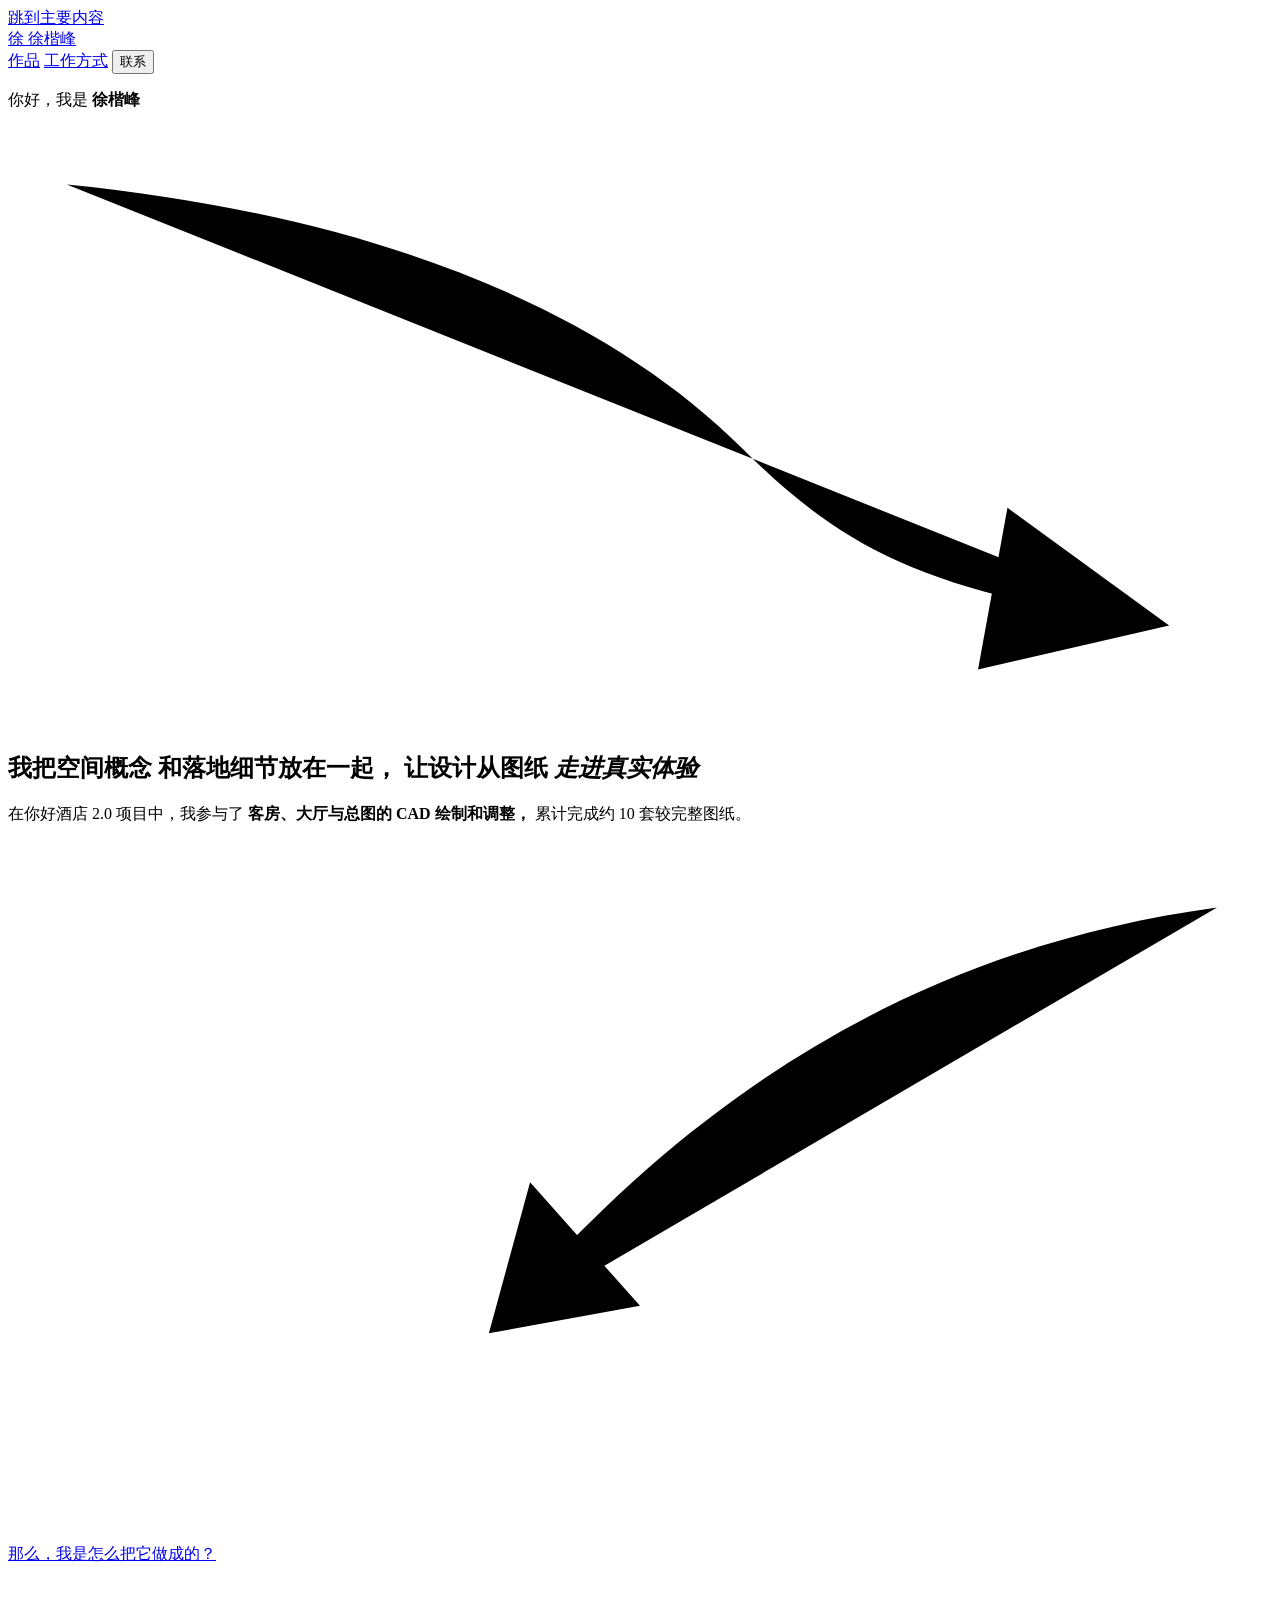
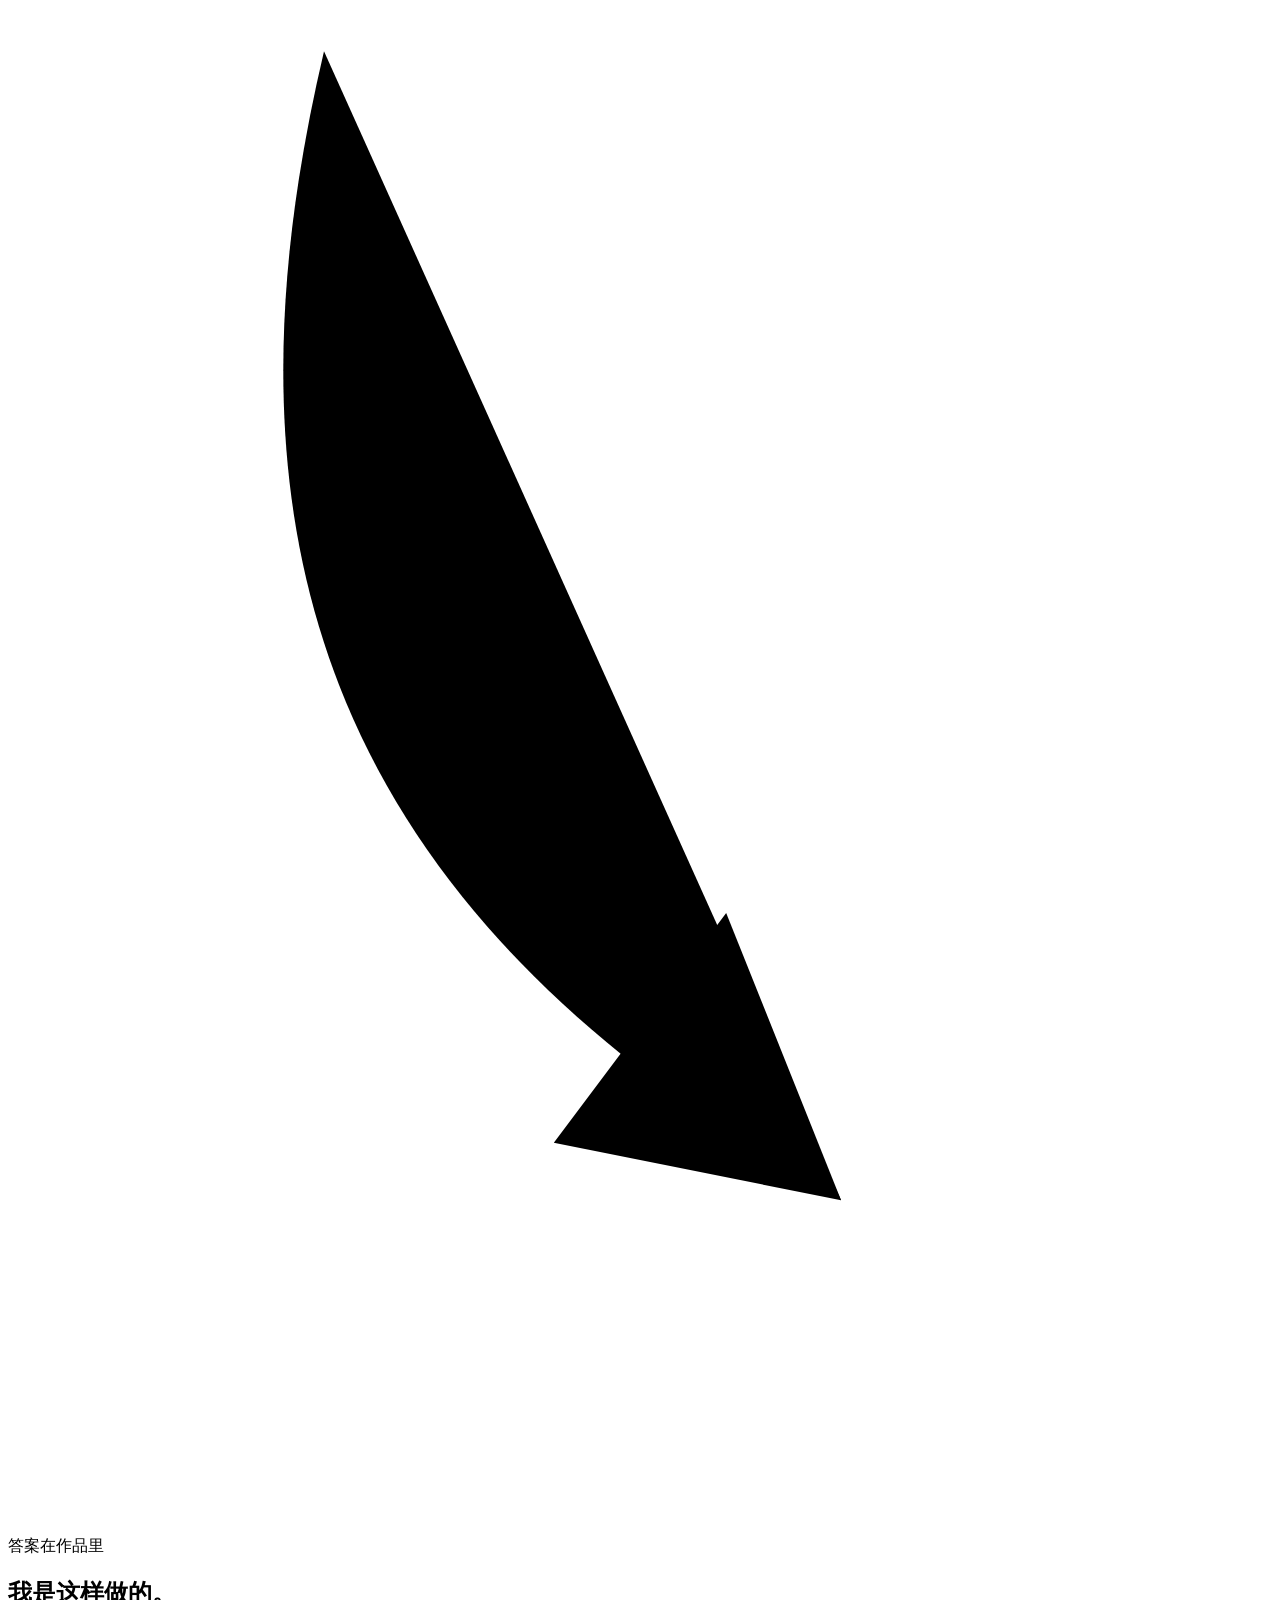
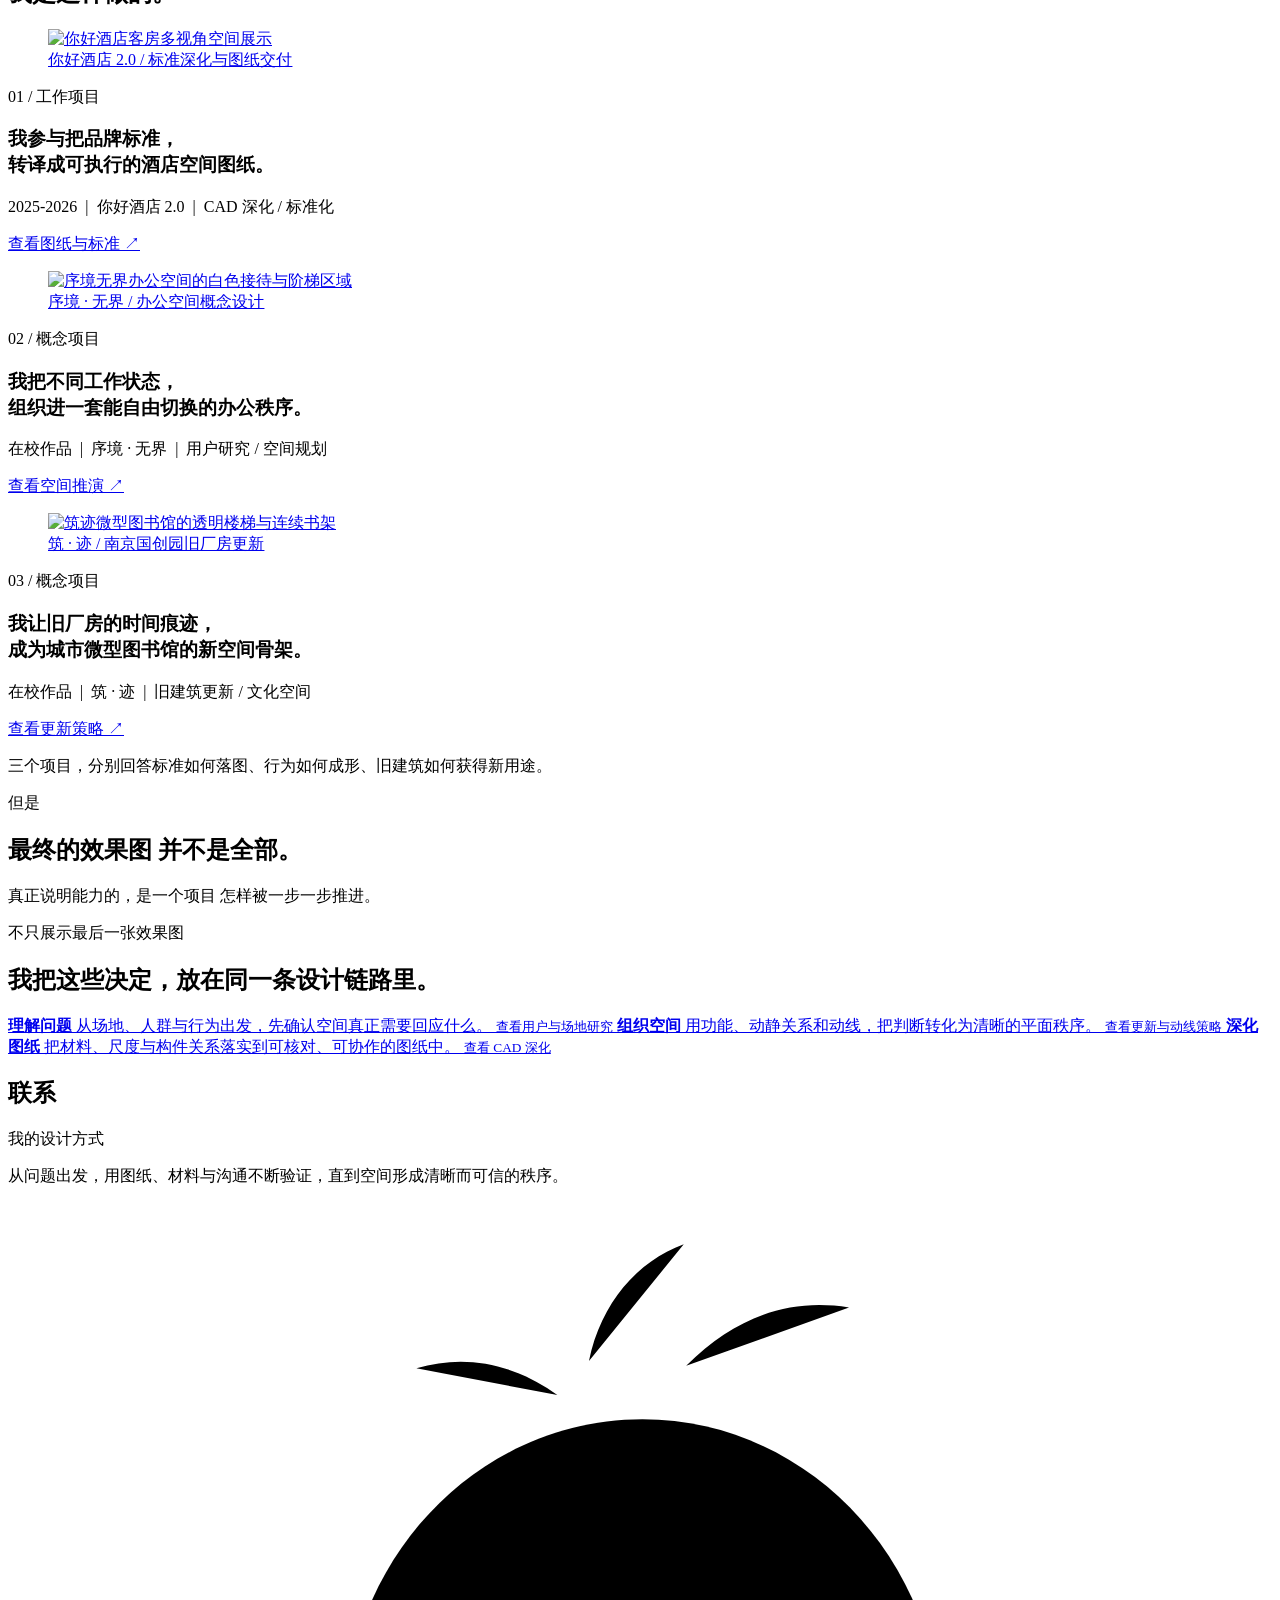
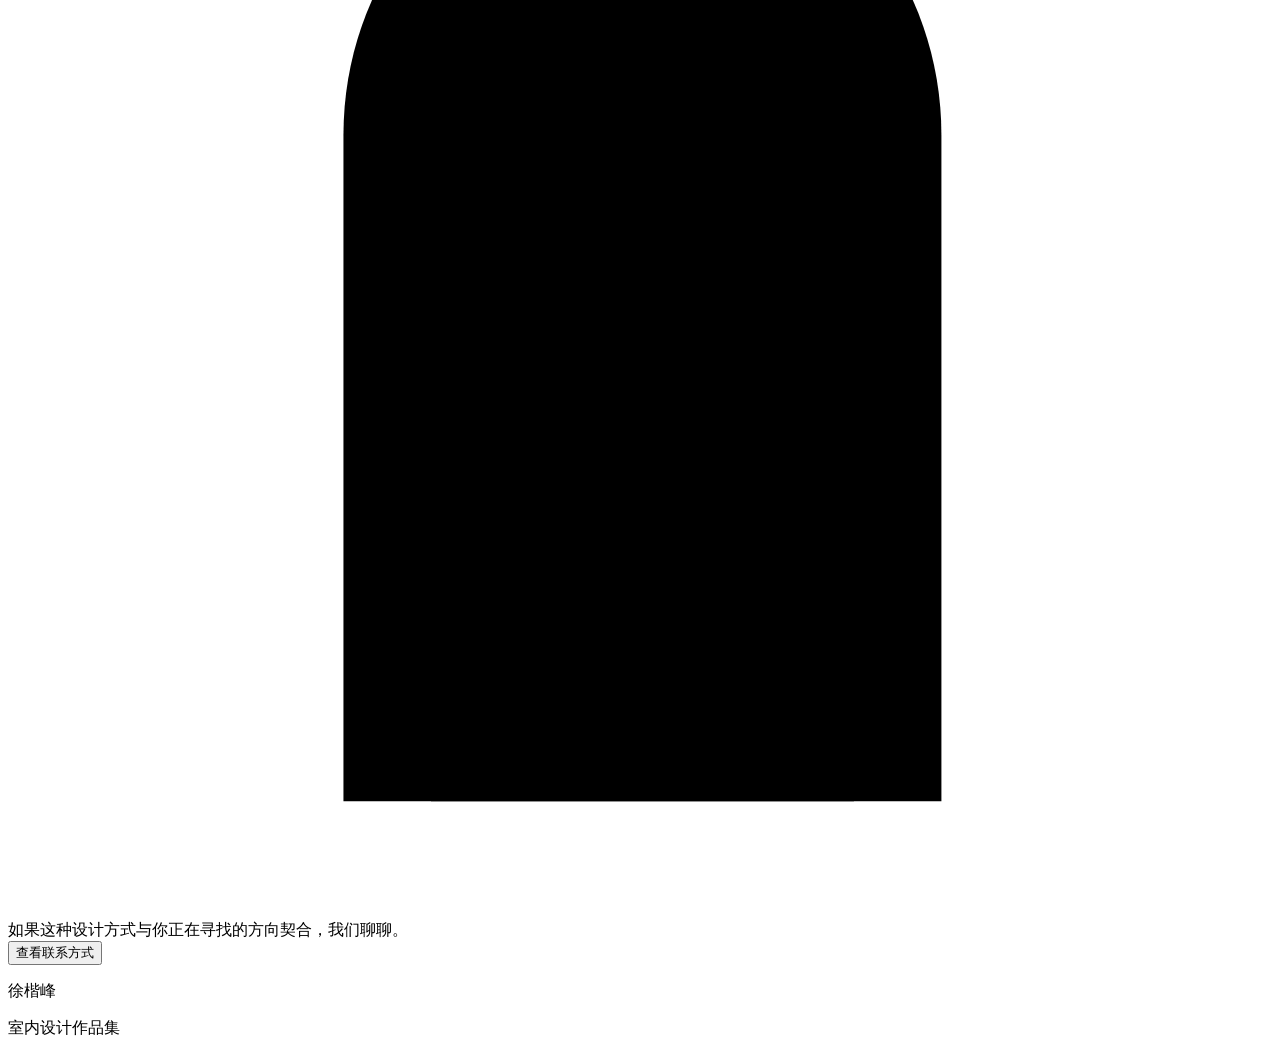
==== index.html @ beb65d04 "Initialize portfolio website" ====
<!doctype html>
<html lang="zh-CN">
  <head>
    <meta charset="UTF-8" />
    <meta name="viewport" content="width=device-width, initial-scale=1" />
    <meta name="description" content="徐楷峰的室内设计作品集。用酒店标准深化、办公空间与旧建筑更新项目，讲述设计如何从判断走向图纸与空间表达。" />
    <meta property="og:title" content="室内设计作品集 | 徐楷峰" />
    <meta property="og:description" content="从空间概念到 CAD 交付，一份以真实作品和过程说话的室内设计作品集。" />
    <meta property="og:image" content="https://xukf4412-ui.github.io/assets/images/projects/nihao/hero.webp" />
    <meta name="theme-color" content="#faf9f6" />
    <title>室内设计作品集 | 徐楷峰</title>
    <link rel="canonical" href="https://xukf4412-ui.github.io/" />
    <link rel="icon" href="assets/favicon.svg" type="image/svg+xml" />
    <link rel="stylesheet" href="styles.css?v=20260904-1" />
    <script type="module" src="scripts/site.mjs?v=20260904-1"></script>
  </head>
  <body>
    <a class="skip-link" href="#main-content">跳到主要内容</a>

    <header class="site-header">
      <a class="wordmark" href="#top" aria-label="返回首页顶部">
        <span class="wordmark-glyph" aria-hidden="true">徐</span>
        <span class="sr-only">徐楷峰</span>
      </a>
      <nav class="site-nav" aria-label="主导航">
        <a href="#work">作品</a>
        <a href="#process">工作方式</a>
        <button class="nav-button nav-button-dark" type="button" aria-haspopup="dialog" data-contact-open>联系</button>
      </nav>
    </header>

    <main id="main-content">
      <section class="story-hero" id="top" data-story-chapter aria-labelledby="hero-title">
        <div class="hero-stage">
          <p class="hand-note hero-hello" data-reveal>
            你好，我是 <strong>徐楷峰</strong>
            <svg viewBox="0 0 86 42" aria-hidden="true">
              <path d="M4 5c20 2 36 8 46 18 7 7 13 10 29 12" />
              <path d="m68 27 11 8-13 3" />
            </svg>
          </p>

          <h1 id="hero-title" class="hero-statement">
            <span data-reveal>我把空间概念</span>
            <span data-reveal><span class="hero-line-part">和落地细节</span><span class="hero-line-part">放在一起，</span></span>
            <span data-reveal>让设计从图纸 <em class="marker-word marker-olive" data-marker>走进真实体验</em></span>
          </h1>

          <aside class="hand-note hero-proof" data-reveal>
            在你好酒店 2.0 项目中，我参与了
            <strong>客房、大厅与总图的 CAD 绘制和调整，</strong>
            累计完成约 10 套较完整图纸。
            <svg viewBox="0 0 92 52" aria-hidden="true">
              <path d="M88 6C66 9 49 20 35 37" />
              <path d="m38 26-3 11 11-2" />
            </svg>
          </aside>

          <a class="hero-question hand-note" href="#work" data-reveal>
            那么，我是怎么把它做成的？
            <svg viewBox="0 0 44 54" aria-hidden="true">
              <path d="M11 3c-4 17 0 30 18 40" />
              <path d="m19 41 10 2-4-10" />
            </svg>
          </a>
        </div>
      </section>

      <section class="work-story" id="work" data-story-chapter aria-labelledby="work-title">
        <header class="chapter-heading" data-reveal>
          <p class="hand-note">答案在作品里</p>
          <h2 id="work-title">我是这样做的。</h2>
        </header>

        <article class="project-story project-story-feature" data-project-slug="nihao-hotel-2" data-reveal>
          <a class="project-visual" href="nihao-hotel-2.html" tabindex="-1" aria-hidden="true">
            <figure class="image-frame image-frame-landscape" data-drift data-drift-speed="-0.055">
              <img src="assets/images/projects/nihao/hero.webp" width="2000" height="1042" alt="你好酒店客房多视角空间展示" fetchpriority="high" />
              <figcaption>你好酒店 2.0 / 标准深化与图纸交付</figcaption>
            </figure>
          </a>
          <div class="project-statement">
            <p class="project-number hand-note">01 / 工作项目</p>
            <h3>我参与把品牌标准，<br />转译成可执行的酒店空间图纸。</h3>
            <p class="project-meta">2025-2026&nbsp; | &nbsp;你好酒店 2.0&nbsp; | &nbsp;CAD 深化 / 标准化</p>
            <a class="story-link" href="nihao-hotel-2.html">查看图纸与标准 <span aria-hidden="true">↗</span></a>
          </div>
        </article>

        <article class="project-story project-story-office" data-project-slug="order-realm-office" data-reveal>
          <a class="project-visual" href="order-realm-office.html" tabindex="-1" aria-hidden="true">
            <figure class="image-frame image-frame-portrait" data-drift data-drift-speed="0.045">
              <img src="assets/images/projects/office/hero.webp" width="2000" height="912" alt="序境无界办公空间的白色接待与阶梯区域" loading="lazy" />
              <figcaption>序境 · 无界 / 办公空间概念设计</figcaption>
            </figure>
          </a>
          <div class="project-statement">
            <p class="project-number hand-note">02 / 概念项目</p>
            <h3>我把不同工作状态，<br />组织进一套能自由切换的办公秩序。</h3>
            <p class="project-meta">在校作品&nbsp; | &nbsp;序境 · 无界&nbsp; | &nbsp;用户研究 / 空间规划</p>
            <a class="story-link" href="order-realm-office.html">查看空间推演 <span aria-hidden="true">↗</span></a>
          </div>
        </article>

        <article class="project-story project-story-suite" data-project-slug="trace-adaptive-reuse" data-reveal>
          <a class="project-visual" href="trace-adaptive-reuse.html" tabindex="-1" aria-hidden="true">
            <figure class="image-frame image-frame-wide" data-drift data-drift-speed="-0.035">
              <img src="assets/images/projects/adaptive/hero.webp" width="2000" height="912" alt="筑迹微型图书馆的透明楼梯与连续书架" loading="lazy" />
              <figcaption>筑 · 迹 / 南京国创园旧厂房更新</figcaption>
            </figure>
          </a>
          <div class="project-statement">
            <p class="project-number hand-note">03 / 概念项目</p>
            <h3>我让旧厂房的时间痕迹，<br />成为城市微型图书馆的新空间骨架。</h3>
            <p class="project-meta">在校作品&nbsp; | &nbsp;筑 · 迹&nbsp; | &nbsp;旧建筑更新 / 文化空间</p>
            <a class="story-link" href="trace-adaptive-reuse.html">查看更新策略 <span aria-hidden="true">↗</span></a>
          </div>
        </article>

        <p class="work-more hand-note" data-reveal>三个项目，分别回答标准如何落图、行为如何成形、旧建筑如何获得新用途。</p>
      </section>

      <section class="story-pivot" id="bridge" data-story-chapter aria-labelledby="pivot-title">
        <div class="pivot-copy">
          <p class="hand-note" data-reveal>但是</p>
          <h2 id="pivot-title">
            <span data-reveal>最终的效果图</span>
            <span data-reveal>并不是全部。</span>
          </h2>
          <p class="pivot-answer" data-reveal>
            真正说明能力的，是一个项目
            <span class="marker-word marker-clay" data-marker>怎样被一步一步推进。</span>
          </p>
        </div>
      </section>

      <section class="process-ending" id="process" data-story-chapter aria-labelledby="process-title">
        <header class="process-heading">
          <p class="hand-note" data-reveal>不只展示最后一张效果图</p>
          <h2 id="process-title" data-reveal><span>我把这些决定，</span><span>放在同一条设计链路里。</span></h2>
        </header>

        <div class="process-steps" aria-label="设计工作链路">
          <a class="process-step process-step-research" href="order-realm-office.html" data-reveal>
            <strong>理解问题</strong>
            <span>从场地、人群与行为出发，先确认空间真正需要回应什么。</span>
            <small>查看用户与场地研究</small>
          </a>
          <a class="process-step process-step-plan" href="trace-adaptive-reuse.html" data-reveal>
            <strong>组织空间</strong>
            <span>用功能、动静关系和动线，把判断转化为清晰的平面秩序。</span>
            <small>查看更新与动线策略</small>
          </a>
          <a class="process-step process-step-drawing" href="nihao-hotel-2.html" data-reveal>
            <strong>深化图纸</strong>
            <span>把材料、尺度与构件关系落实到可核对、可协作的图纸中。</span>
            <small>查看 CAD 深化</small>
          </a>
        </div>
      </section>

      <section class="contact-story" id="contact" data-story-chapter aria-labelledby="contact-title">
        <h2 class="sr-only" id="contact-title">联系</h2>
        <div class="contact-philosophy" data-reveal>
          <p class="hand-note">我的设计方式</p>
          <p>从问题出发，用图纸、材料与沟通不断验证，直到空间形成清晰而可信的秩序。</p>
        </div>

        <div class="contact-drawing" aria-hidden="true">
          <svg viewBox="0 0 520 540">
            <path d="M138 493V219c0-72 55-130 123-130s123 58 123 130v274" />
            <path d="M174 493V226c0-51 38-92 87-92s87 41 87 92v267M174 315h174M211 315v178M311 315v178" />
            <path d="M239 65c5-24 20-41 39-48M279 67c20-20 42-28 67-24M226 79c-18-13-38-17-58-11" />
            <circle cx="260" cy="230" r="22" />
          </svg>
          <span class="contact-bubble">如果这种设计方式与你正在寻找的方向契合，我们聊聊。</span>
        </div>

        <button class="contact-main-button" type="button" aria-haspopup="dialog" data-contact-open data-reveal>查看联系方式</button>
        <noscript>
          <p class="no-script-contact">电话：136 7024 2723 · 邮箱：xukf4412@gamil.com</p>
        </noscript>
      </section>
    </main>

    <footer class="site-footer">
      <p>徐楷峰</p>
      <p>室内设计作品集</p>
    </footer>

    <dialog class="contact-dialog" id="contact-dialog" role="dialog" aria-modal="true" aria-labelledby="dialog-title">
      <div class="dialog-inner">
        <button class="dialog-close" type="button" data-contact-close>关闭</button>
        <div class="dialog-copy">
          <p class="hand-note">联系</p>
          <h2 id="dialog-title">与我联系</h2>
          <p>如果你正在寻找愿意把空间判断继续推进到图纸细节的人，我们可以聊聊。</p>
        </div>
        <div class="wechat-contact">
          <img class="wechat-qr" src="assets/images/contact/wechat-qr.png" width="670" height="670" alt="徐楷峰的微信二维码" />
          <div class="wechat-contact-copy">
            <small>微信</small>
            <strong>扫码添加，备注“作品集”</strong>
          </div>
        </div>
        <div class="contact-details">
          <a href="tel:+8613670242723"><small>电话</small><span>136 7024 2723</span></a>
          <a href="mailto:xukf4412@gamil.com"><small>邮箱</small><span>xukf4412@gamil.com</span></a>
        </div>
      </div>
    </dialog>
  </body>
</html>
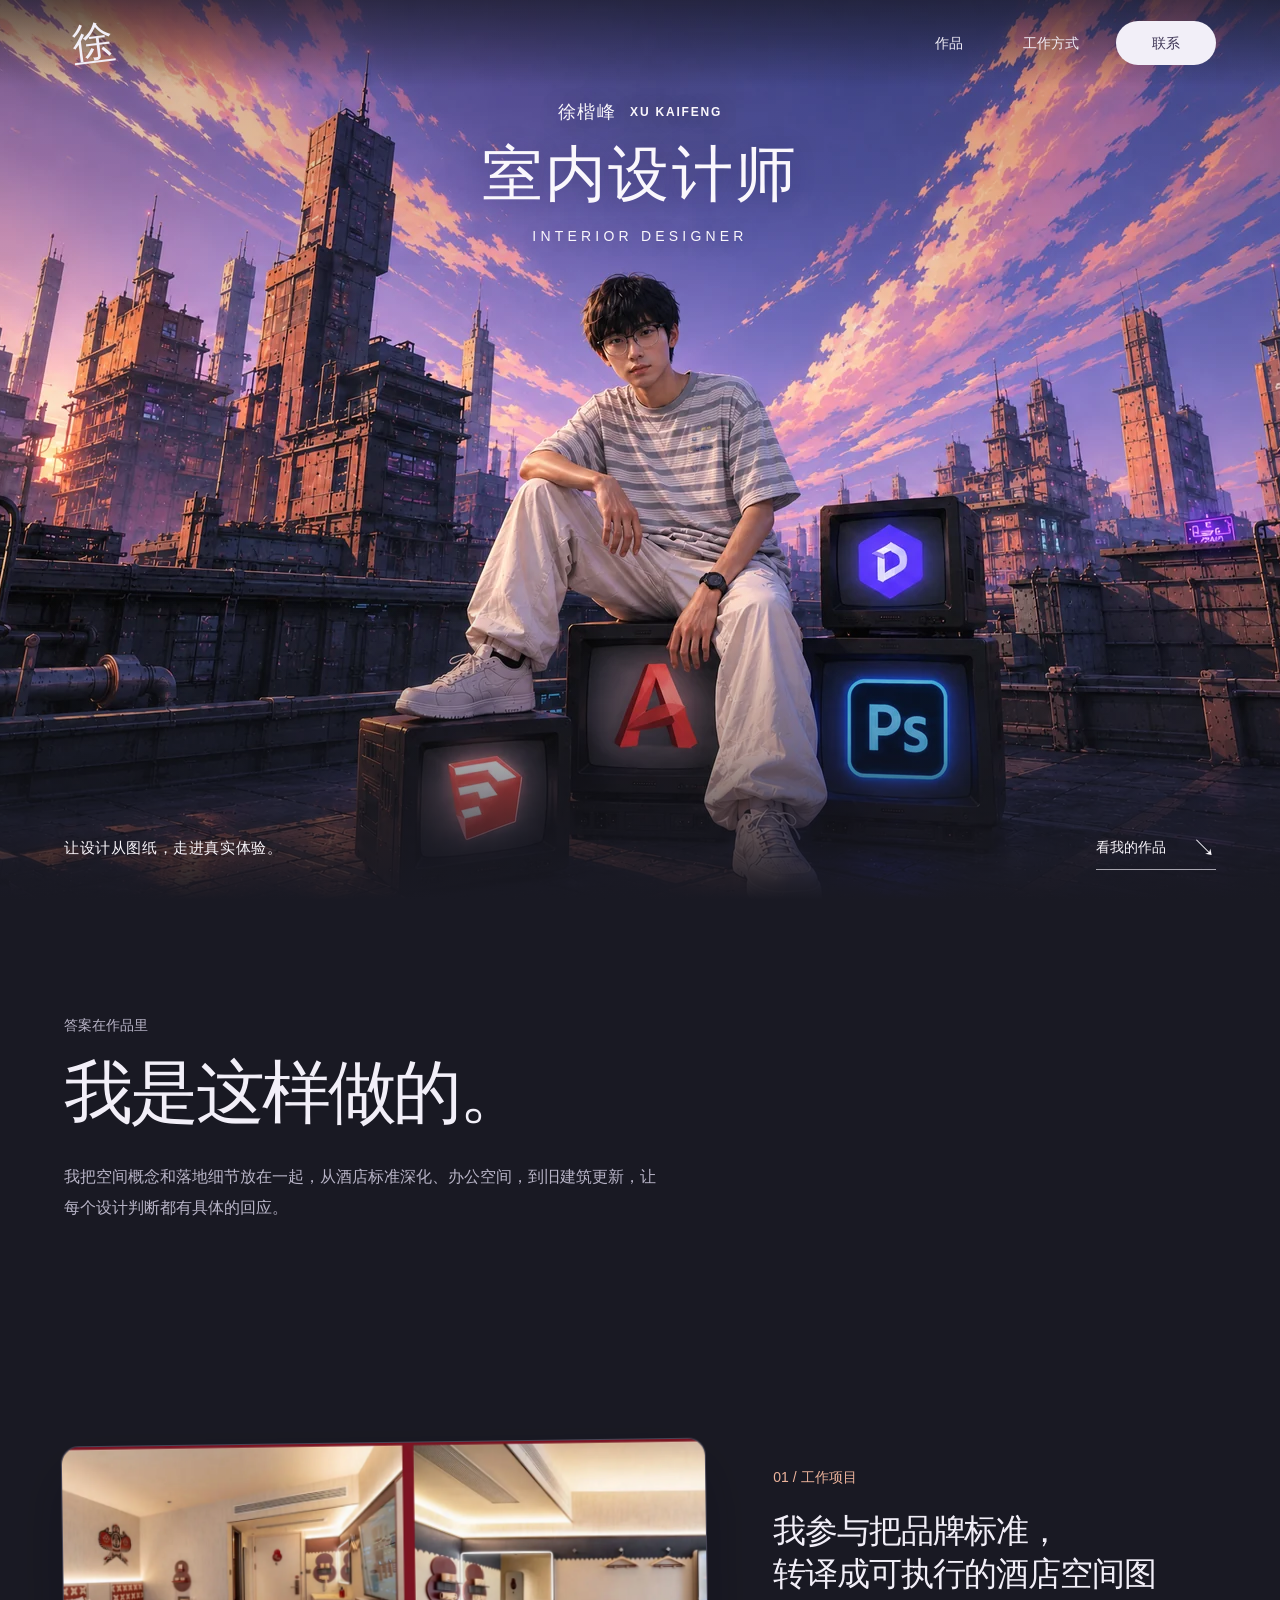
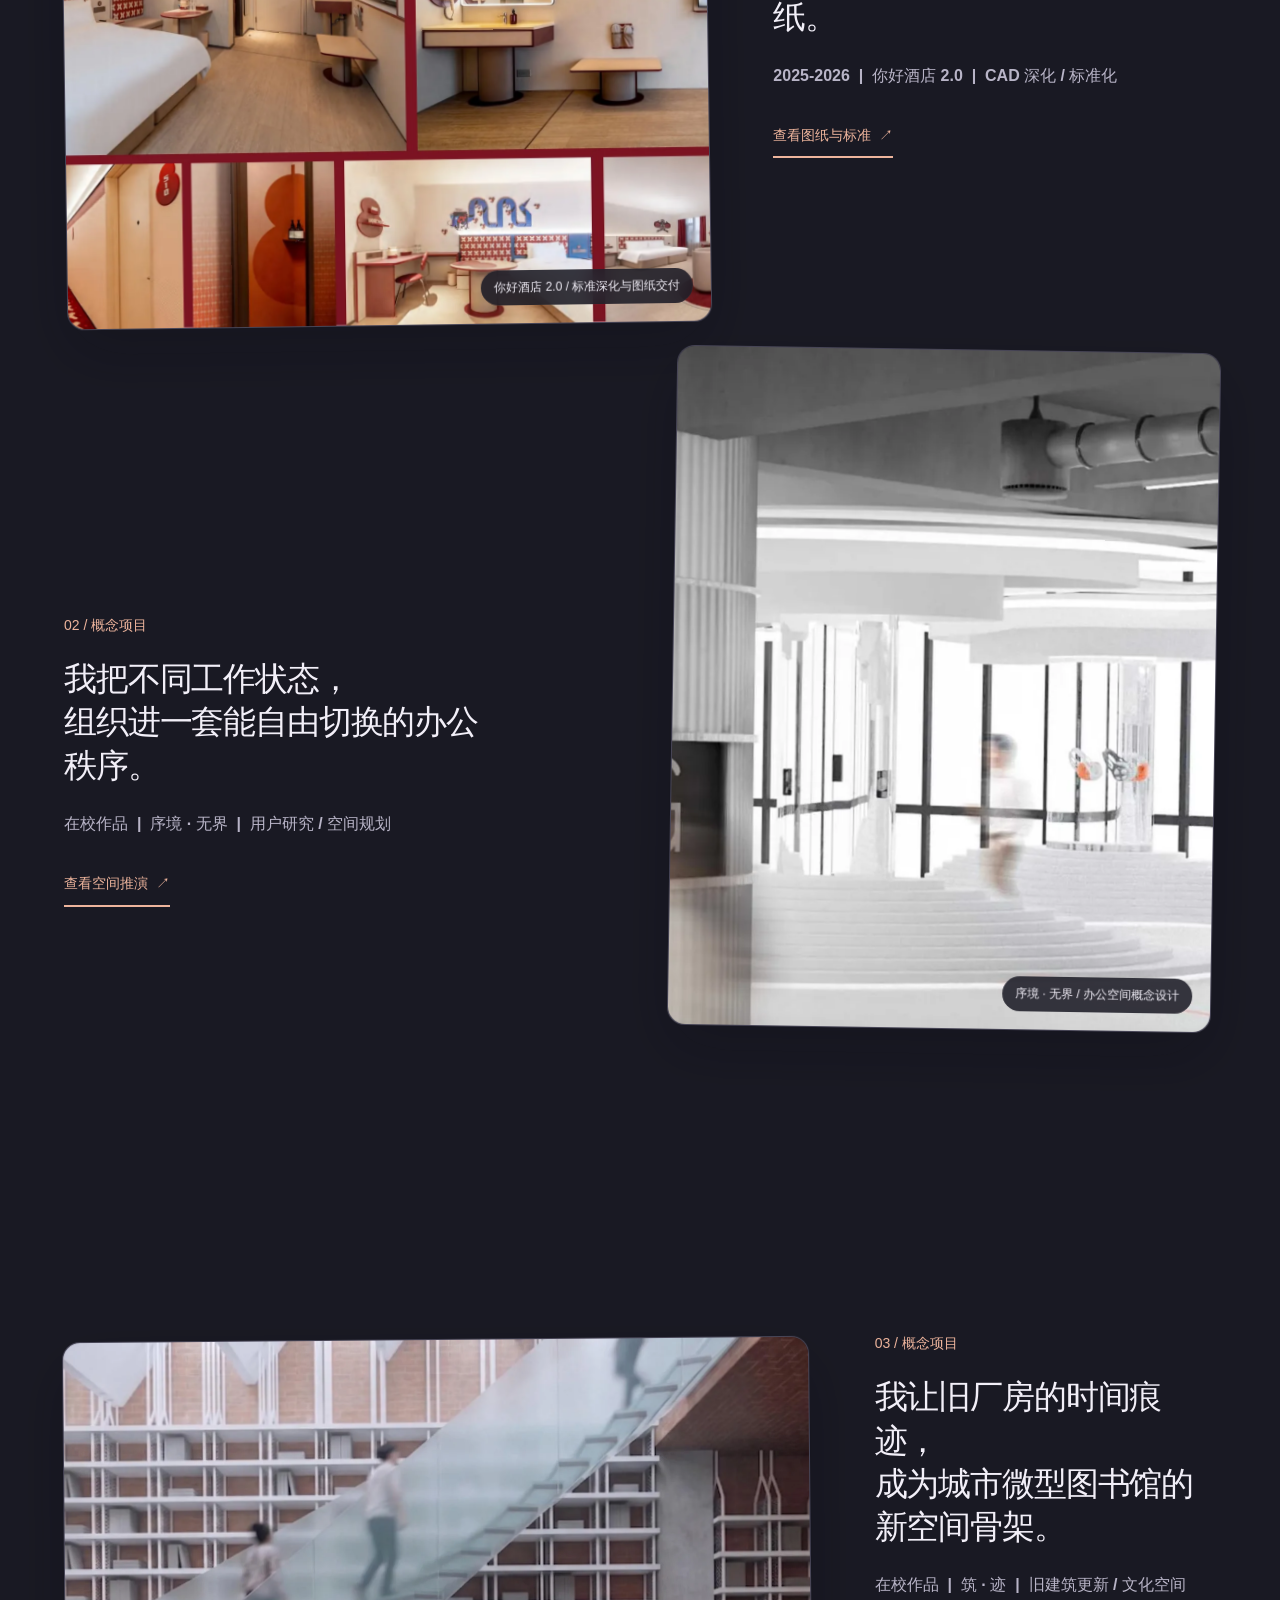
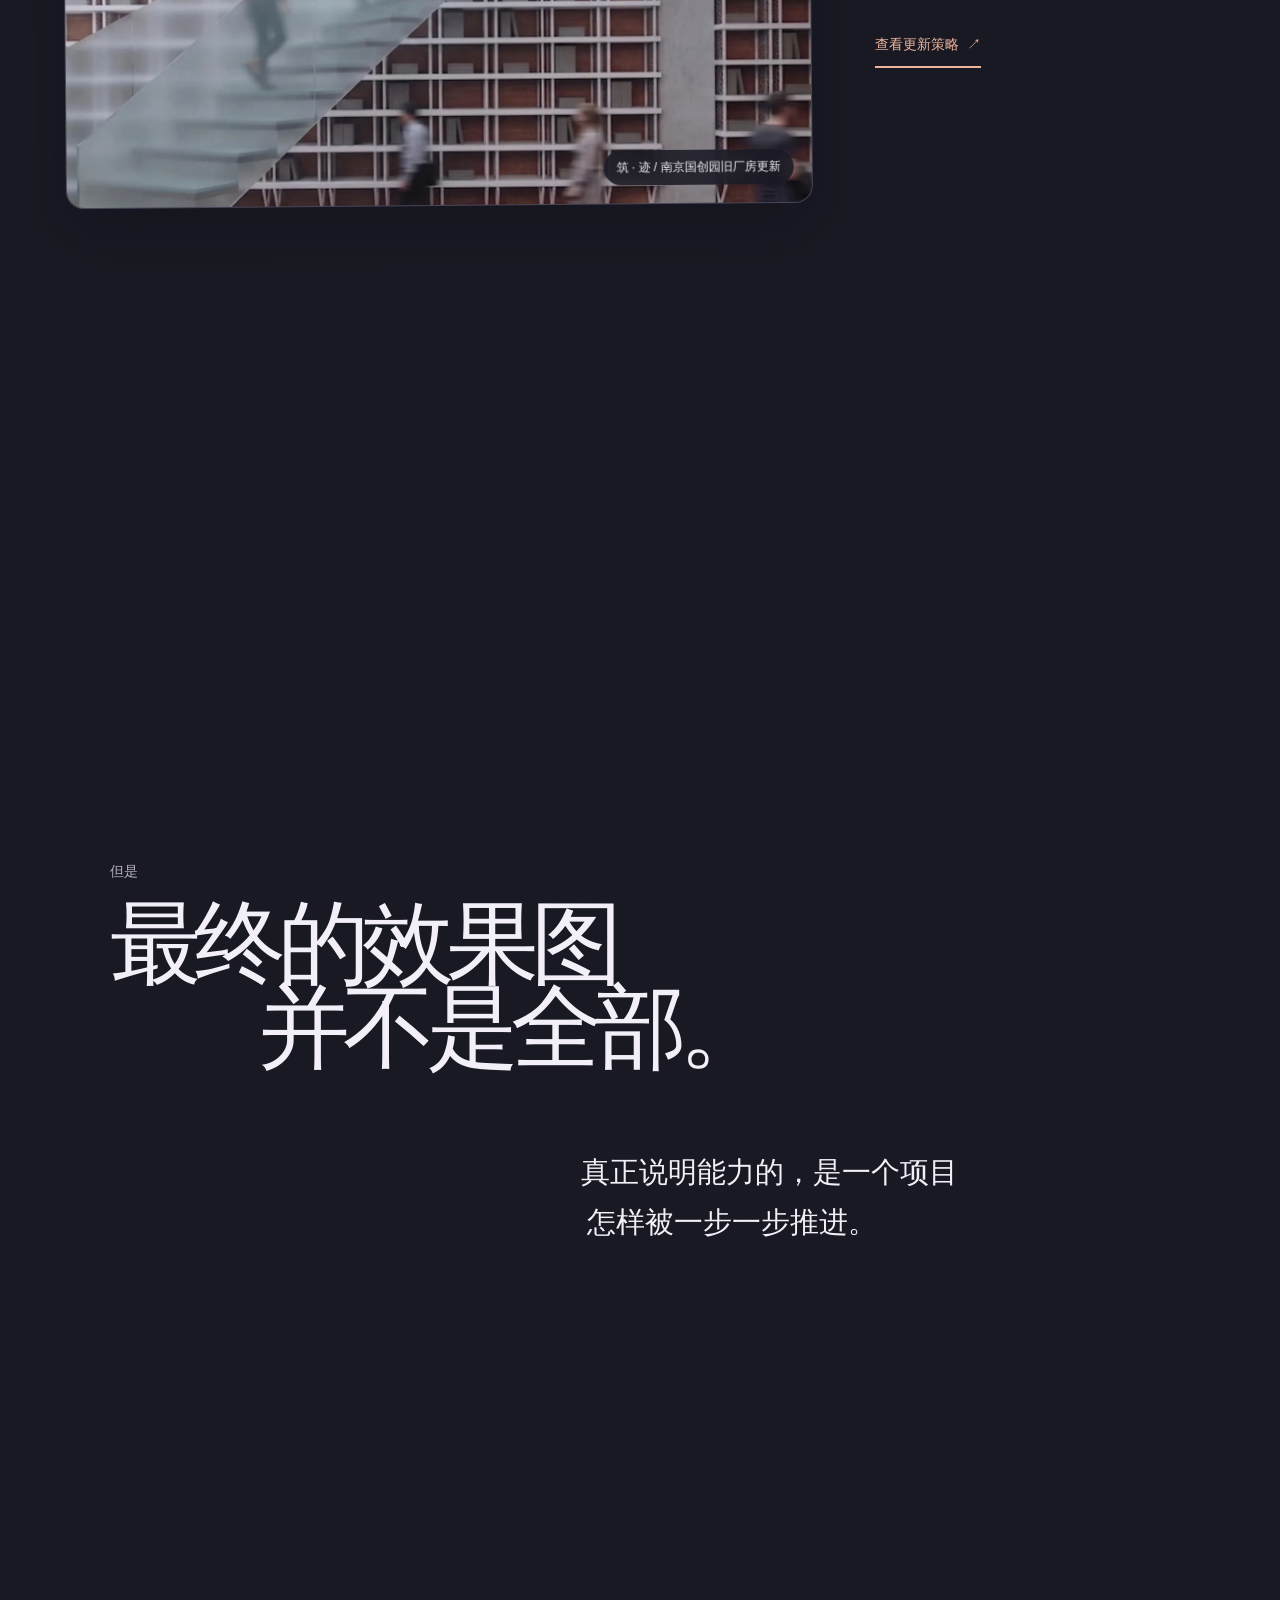
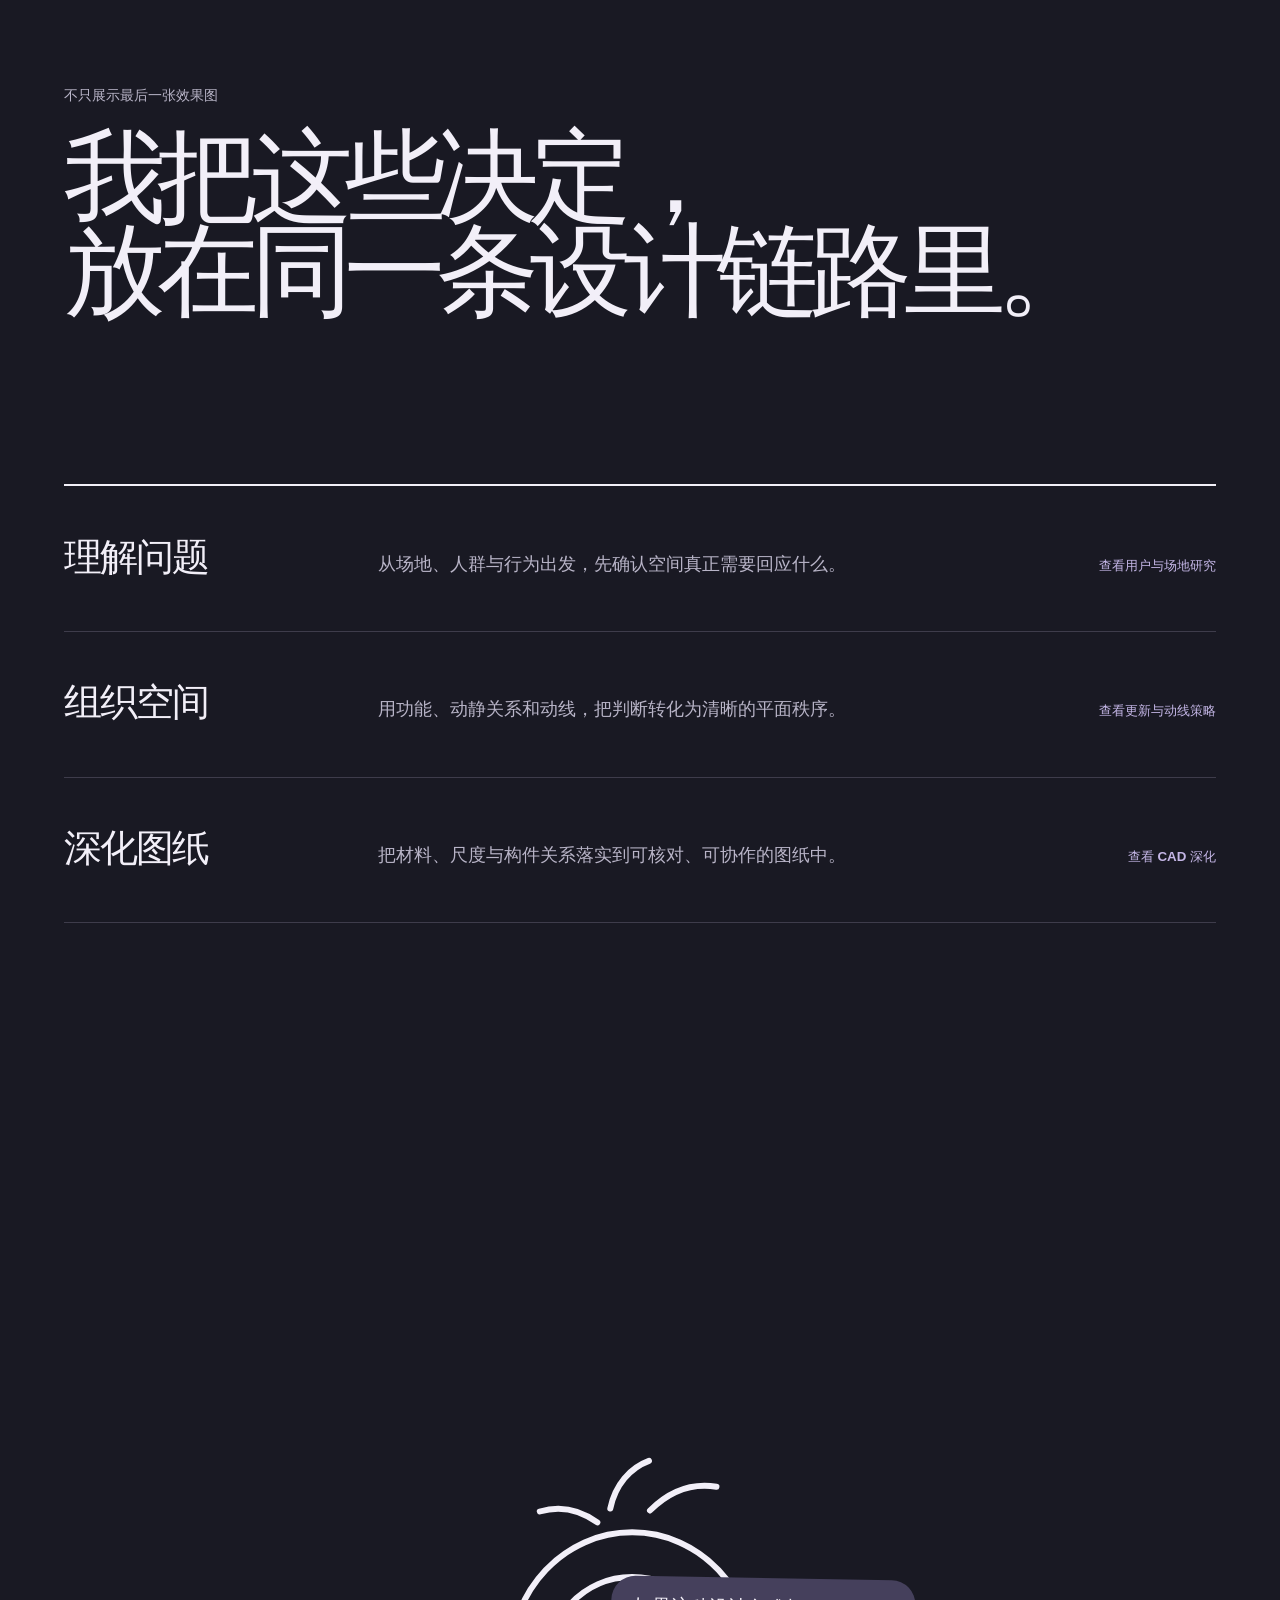
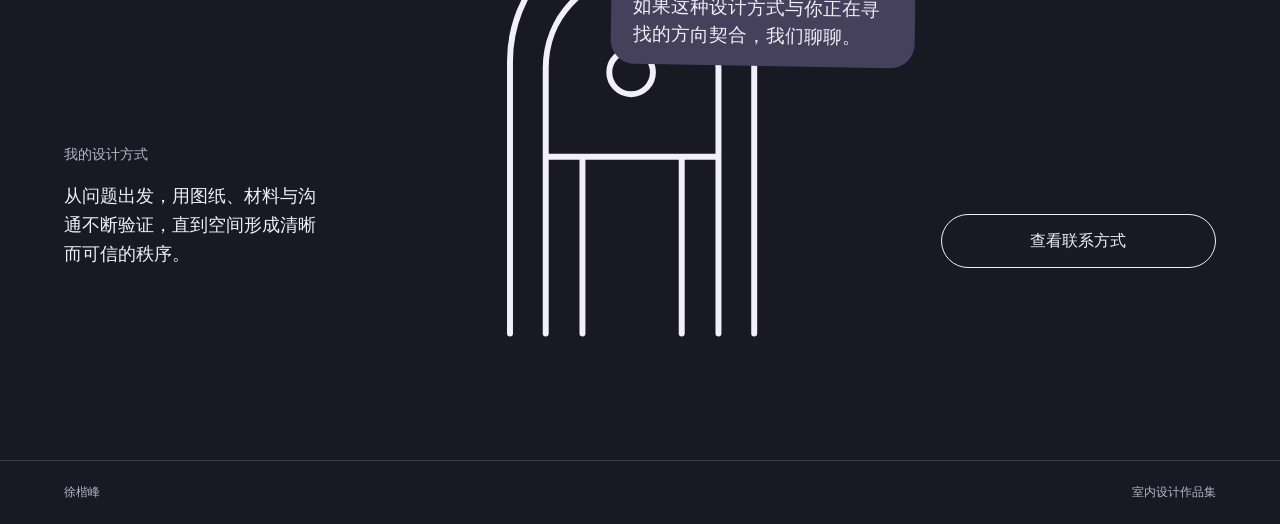
==== commit 5df9a126: "Integrate personal city cover into portfolio homepage" ====
--- a/index.html
+++ b/index.html
@@ -7,14 +7,16 @@
     <meta property="og:title" content="室内设计作品集 | 徐楷峰" />
     <meta property="og:description" content="从空间概念到 CAD 交付，一份以真实作品和过程说话的室内设计作品集。" />
     <meta property="og:image" content="https://xukf4412-ui.github.io/assets/images/projects/nihao/hero.webp" />
-    <meta name="theme-color" content="#faf9f6" />
+    <meta name="theme-color" content="#191923" />
     <title>室内设计作品集 | 徐楷峰</title>
     <link rel="canonical" href="https://xukf4412-ui.github.io/" />
     <link rel="icon" href="assets/favicon.svg" type="image/svg+xml" />
-    <link rel="stylesheet" href="styles.css?v=20260904-1" />
-    <script type="module" src="scripts/site.mjs?v=20260904-1"></script>
+    <link rel="preload" as="image" href="assets/images/cover/portrait-city-1600.webp" media="(max-width: 640px)" fetchpriority="high" />
+    <link rel="preload" as="image" href="assets/images/cover/portrait-city-2560.webp" imagesrcset="assets/images/cover/portrait-city-1600.webp 1600w, assets/images/cover/portrait-city-2560.webp 2560w" imagesizes="100vw" media="(min-width: 641px)" fetchpriority="high" />
+    <link rel="stylesheet" href="styles.css?v=20260905-cover" />
+    <script type="module" src="scripts/site.mjs?v=20260905-cover"></script>
   </head>
-  <body>
+  <body class="cover-page">
     <a class="skip-link" href="#main-content">跳到主要内容</a>
 
     <header class="site-header">
@@ -31,38 +33,18 @@
 
     <main id="main-content">
       <section class="story-hero" id="top" data-story-chapter aria-labelledby="hero-title">
-        <div class="hero-stage">
-          <p class="hand-note hero-hello" data-reveal>
-            你好，我是 <strong>徐楷峰</strong>
-            <svg viewBox="0 0 86 42" aria-hidden="true">
-              <path d="M4 5c20 2 36 8 46 18 7 7 13 10 29 12" />
-              <path d="m68 27 11 8-13 3" />
-            </svg>
-          </p>
-
-          <h1 id="hero-title" class="hero-statement">
-            <span data-reveal>我把空间概念</span>
-            <span data-reveal><span class="hero-line-part">和落地细节</span><span class="hero-line-part">放在一起，</span></span>
-            <span data-reveal>让设计从图纸 <em class="marker-word marker-olive" data-marker>走进真实体验</em></span>
-          </h1>
-
-          <aside class="hand-note hero-proof" data-reveal>
-            在你好酒店 2.0 项目中，我参与了
-            <strong>客房、大厅与总图的 CAD 绘制和调整，</strong>
-            累计完成约 10 套较完整图纸。
-            <svg viewBox="0 0 92 52" aria-hidden="true">
-              <path d="M88 6C66 9 49 20 35 37" />
-              <path d="m38 26-3 11 11-2" />
-            </svg>
-          </aside>
-
-          <a class="hero-question hand-note" href="#work" data-reveal>
-            那么，我是怎么把它做成的？
-            <svg viewBox="0 0 44 54" aria-hidden="true">
-              <path d="M11 3c-4 17 0 30 18 40" />
-              <path d="m19 41 10 2-4-10" />
-            </svg>
-          </a>
+        <picture class="cover-art">
+          <source media="(max-width: 640px)" srcset="assets/images/cover/portrait-city-1600.webp" />
+          <img src="assets/images/cover/portrait-city-2560.webp" srcset="assets/images/cover/portrait-city-1600.webp 1600w, assets/images/cover/portrait-city-2560.webp 2560w" sizes="100vw" width="2560" height="1440" alt="徐楷峰坐在暮色城市天台，身旁的屏幕呈现设计软件标识" fetchpriority="high" />
+        </picture>
+        <div class="cover-heading">
+          <p class="cover-name"><strong>徐楷峰</strong><span lang="en">XU KAIFENG</span></p>
+          <h1 id="hero-title">室内设计师</h1>
+          <p class="cover-discipline" lang="en">INTERIOR DESIGNER</p>
+        </div>
+        <div class="cover-footer">
+          <p>让设计从图纸，走进真实体验。</p>
+          <a class="cover-work-link" href="#work">看我的作品 <span aria-hidden="true">↘</span></a>
         </div>
       </section>
 
@@ -70,12 +52,13 @@
         <header class="chapter-heading" data-reveal>
           <p class="hand-note">答案在作品里</p>
           <h2 id="work-title">我是这样做的。</h2>
+          <p class="work-intro">我把空间概念和落地细节放在一起，从酒店标准深化、办公空间，到旧建筑更新，让每个设计判断都有具体的回应。</p>
         </header>
 
         <article class="project-story project-story-feature" data-project-slug="nihao-hotel-2" data-reveal>
           <a class="project-visual" href="nihao-hotel-2.html" tabindex="-1" aria-hidden="true">
             <figure class="image-frame image-frame-landscape" data-drift data-drift-speed="-0.055">
-              <img src="assets/images/projects/nihao/hero.webp" width="2000" height="1042" alt="你好酒店客房多视角空间展示" fetchpriority="high" />
+              <img src="assets/images/projects/nihao/hero.webp" width="2000" height="1042" alt="你好酒店客房多视角空间展示" loading="lazy" />
               <figcaption>你好酒店 2.0 / 标准深化与图纸交付</figcaption>
             </figure>
           </a>
--- a/styles.css
+++ b/styles.css
@@ -0,0 +1,2569 @@
+:root {
+  color-scheme: light;
+  --paper: #faf9f6;
+  --paper-deep: #efeee9;
+  --white: #ffffff;
+  --ink: #30302f;
+  --ink-strong: #171816;
+  --muted: #6f6f69;
+  --line: rgba(48, 48, 47, 0.18);
+  --olive: #465b3a;
+  --clay: #a63a12;
+  --blue: #1f6ea8;
+  --green: #465b3a;
+  --violet: #8a6836;
+  --page-gutter: clamp(20px, 5vw, 80px);
+  --content-max: 1320px;
+  --image-radius: clamp(24px, 3vw, 46px);
+  --ease-out: cubic-bezier(0.22, 1, 0.36, 1);
+  --ease-in-out: cubic-bezier(0.76, 0, 0.24, 1);
+}
+
+*,
+*::before,
+*::after {
+  box-sizing: border-box;
+}
+
+html {
+  scroll-behavior: smooth;
+}
+
+body {
+  margin: 0;
+  overflow-x: clip;
+  background: var(--paper);
+  color: var(--ink);
+  font-family:
+    "Microsoft YaHei",
+    "PingFang SC",
+    "Noto Sans CJK SC",
+    Arial,
+    sans-serif;
+  font-synthesis: none;
+  text-rendering: optimizeLegibility;
+}
+
+button {
+  font: inherit;
+}
+
+img,
+svg {
+  display: block;
+  max-width: 100%;
+}
+
+a {
+  color: inherit;
+  text-decoration: none;
+}
+
+button {
+  color: inherit;
+}
+
+button,
+a {
+  -webkit-tap-highlight-color: transparent;
+}
+
+::selection {
+  background: var(--olive);
+  color: var(--paper);
+}
+
+:focus-visible {
+  outline: 3px solid var(--blue);
+  outline-offset: 4px;
+}
+
+.skip-link {
+  position: fixed;
+  top: 10px;
+  left: 10px;
+  z-index: 100;
+  padding: 12px 16px;
+  border-radius: 10px;
+  background: var(--ink-strong);
+  color: var(--paper);
+  transform: translateY(-150%);
+  transition: transform 180ms var(--ease-out);
+}
+
+.skip-link:focus {
+  transform: translateY(0);
+}
+
+.sr-only {
+  position: absolute;
+  width: 1px;
+  height: 1px;
+  padding: 0;
+  margin: -1px;
+  overflow: hidden;
+  clip: rect(0, 0, 0, 0);
+  white-space: nowrap;
+  border: 0;
+}
+
+.hand-note {
+  margin: 0;
+  color: #66665f;
+  font-family: "KaiTi", "STKaiti", "Kaiti SC", "Segoe Print", cursive;
+  font-size: clamp(0.82rem, 1.25vw, 1.08rem);
+  font-weight: 500;
+  line-height: 1.45;
+}
+
+.site-header {
+  position: fixed;
+  inset: 0 0 auto;
+  z-index: 50;
+  display: flex;
+  align-items: flex-start;
+  justify-content: space-between;
+  padding: 24px var(--page-gutter);
+  pointer-events: none;
+}
+
+.site-header > * {
+  pointer-events: auto;
+}
+
+.wordmark {
+  display: grid;
+  width: 58px;
+  height: 58px;
+  place-items: center;
+  color: #aeadab;
+  transform: rotate(-7deg);
+  transition:
+    color 180ms ease,
+    transform 240ms var(--ease-out);
+}
+
+.wordmark-glyph {
+  font-family: "KaiTi", "Segoe Print", cursive;
+  font-size: 2.55rem;
+  font-weight: 700;
+  line-height: 1;
+  text-decoration: underline;
+  text-decoration-thickness: 2px;
+  text-underline-offset: 5px;
+}
+
+.site-nav {
+  display: flex;
+  align-items: center;
+  gap: 14px;
+}
+
+.site-nav a,
+.nav-button {
+  display: inline-flex;
+  min-height: 44px;
+  align-items: center;
+  justify-content: center;
+  gap: 6px;
+  padding: 8px 18px;
+  border: 2px solid #777772;
+  border-radius: 999px;
+  background: rgba(250, 249, 246, 0.9);
+  color: #60605b;
+  font-family: "KaiTi", "STKaiti", "Kaiti SC", "Segoe Print", cursive;
+  font-size: 0.86rem;
+  font-weight: 700;
+  line-height: 1;
+  cursor: pointer;
+  -webkit-backdrop-filter: blur(10px);
+  backdrop-filter: blur(10px);
+  transform: rotate(var(--nav-rotate, 0deg));
+  transition:
+    color 180ms ease,
+    background-color 180ms ease,
+    border-color 180ms ease,
+    transform 220ms var(--ease-out);
+}
+
+.site-nav a:first-child {
+  --nav-rotate: 1deg;
+}
+
+.site-nav a:nth-child(2) {
+  --nav-rotate: -1deg;
+}
+
+.nav-button-dark {
+  border-color: var(--ink);
+  background: var(--ink);
+  color: var(--paper);
+}
+
+[data-motion="ready"] [data-reveal] {
+  opacity: 0;
+  translate: 0 28px;
+  transition:
+    opacity 760ms var(--ease-out),
+    translate 760ms var(--ease-out);
+}
+
+[data-motion="ready"] [data-reveal].is-visible {
+  opacity: 1;
+  translate: 0 0;
+}
+
+.hero-statement > span:nth-child(2) {
+  transition-delay: 90ms;
+}
+
+.hero-statement > span:nth-child(3) {
+  transition-delay: 180ms;
+}
+
+.hero-proof {
+  transition-delay: 260ms;
+}
+
+.hero-question {
+  transition-delay: 340ms;
+}
+
+.marker-word {
+  position: relative;
+  z-index: 0;
+  display: inline;
+  padding: 0.01em 0.18em 0.08em;
+  color: var(--paper);
+  font-style: normal;
+  white-space: nowrap;
+}
+
+.marker-word::before {
+  position: absolute;
+  z-index: -1;
+  inset: -0.04em -0.04em -0.01em;
+  border-radius: 52% 45% 49% 44% / 45% 53% 47% 52%;
+  background: var(--marker-color, var(--olive));
+  content: "";
+  transform: rotate(-1.5deg) scaleX(1);
+  transform-origin: left;
+  transition: transform 950ms var(--ease-in-out);
+}
+
+[data-motion="ready"] .marker-word::before {
+  transform: rotate(-1.5deg) scaleX(0);
+}
+
+[data-motion="ready"] .marker-word {
+  color: var(--ink);
+  transition: color 150ms ease 420ms;
+}
+
+[data-motion="ready"] .marker-word.is-marked::before {
+  transform: rotate(-1.5deg) scaleX(1);
+}
+
+[data-motion="ready"] .marker-word.is-marked {
+  color: var(--paper);
+}
+
+.marker-olive {
+  --marker-color: var(--olive);
+}
+
+.marker-clay {
+  --marker-color: var(--clay);
+}
+
+.marker-blue {
+  --marker-color: var(--blue);
+}
+
+[data-drift] {
+  --drift-y: 0px;
+}
+
+.story-hero {
+  min-height: 100vh;
+  min-height: 100svh;
+  padding: 110px var(--page-gutter) 70px;
+}
+
+.hero-stage {
+  position: relative;
+  display: grid;
+  width: min(100%, 1180px);
+  min-height: calc(100vh - 180px);
+  min-height: calc(100svh - 180px);
+  margin: 0 auto;
+  place-items: center;
+}
+
+.hero-statement {
+  width: min(100%, 1040px);
+  margin: 0;
+  font-size: clamp(3.15rem, 5.55vw, 5.3rem);
+  font-weight: 750;
+  letter-spacing: -0.075em;
+  line-height: 1.03;
+}
+
+.hero-statement > span {
+  display: block;
+}
+
+.hero-line-part {
+  display: inline;
+}
+
+.hero-statement > span:nth-child(2) {
+  padding-left: 7.5%;
+}
+
+.hero-statement > span:nth-child(3) {
+  padding-left: 15%;
+}
+
+.hero-hello,
+.hero-proof,
+.hero-question {
+  position: absolute;
+}
+
+.hero-hello {
+  top: 15%;
+  left: 1%;
+}
+
+.hero-hello strong {
+  font-weight: 800;
+}
+
+.hero-hello svg {
+  position: absolute;
+  top: 75%;
+  left: 92%;
+  width: 82px;
+}
+
+.hero-proof {
+  right: 0;
+  bottom: 20%;
+  width: min(24rem, 32%);
+}
+
+.hero-proof strong {
+  display: block;
+  color: var(--ink);
+  font-weight: 600;
+}
+
+.hero-proof svg {
+  position: absolute;
+  right: 96%;
+  bottom: 45%;
+  width: 92px;
+}
+
+.hero-hello path,
+.hero-proof path,
+.hero-question path {
+  fill: none;
+  stroke: currentColor;
+  stroke-linecap: round;
+  stroke-linejoin: round;
+  stroke-width: 1.8;
+}
+
+.hero-question {
+  bottom: 1%;
+  left: 50%;
+  min-height: 44px;
+  padding: 8px 12px;
+  transform: translateX(-50%) rotate(-1deg);
+}
+
+.hero-question svg {
+  position: absolute;
+  top: 80%;
+  left: 48%;
+  width: 42px;
+}
+
+.work-story {
+  width: min(100%, var(--content-max));
+  margin: 0 auto;
+  padding: 7rem var(--page-gutter) 13rem;
+}
+
+.chapter-heading {
+  min-height: 52vh;
+  min-height: 52svh;
+  padding-top: 8vh;
+}
+
+.chapter-heading h2 {
+  max-width: 11em;
+  margin: 16px 0 0;
+  font-size: clamp(3.8rem, 6.4vw, 6.4rem);
+  font-weight: 750;
+  letter-spacing: -0.075em;
+  line-height: 0.98;
+}
+
+.project-story {
+  display: grid;
+  min-height: min(900px, 92vh);
+  min-height: min(900px, 92svh);
+  grid-template-columns: repeat(12, minmax(0, 1fr));
+  gap: clamp(28px, 5vw, 80px);
+  align-items: center;
+  padding: 6rem 0;
+}
+
+.project-visual {
+  display: block;
+  min-width: 0;
+}
+
+.project-story-feature .project-visual {
+  grid-column: 1 / span 7;
+}
+
+.project-story-feature .project-statement {
+  grid-column: 8 / -1;
+}
+
+.project-story-office .project-visual {
+  grid-column: 7 / -1;
+  grid-row: 1;
+}
+
+.project-story-office .project-statement {
+  grid-column: 1 / span 5;
+  grid-row: 1;
+}
+
+.project-story-suite .project-visual {
+  grid-column: 1 / span 8;
+}
+
+.project-story-suite .project-statement {
+  grid-column: 9 / -1;
+}
+
+.image-frame {
+  position: relative;
+  margin: 0;
+  overflow: hidden;
+  border: 1px solid rgba(48, 48, 47, 0.08);
+  border-radius: var(--image-radius);
+  background: var(--paper-deep);
+  box-shadow: 0 24px 48px rgba(35, 35, 32, 0.12);
+  transform: translate3d(0, var(--drift-y), 0) rotate(var(--frame-rotate, 0deg));
+}
+
+.image-frame-landscape {
+  --frame-rotate: -0.8deg;
+  aspect-ratio: 4 / 3;
+}
+
+.image-frame-portrait {
+  --frame-rotate: 0.9deg;
+  aspect-ratio: 4 / 5;
+}
+
+.image-frame-wide {
+  --frame-rotate: -0.5deg;
+  aspect-ratio: 16 / 10;
+}
+
+.image-frame img {
+  width: 100%;
+  height: 100%;
+  object-fit: cover;
+  transition: transform 260ms var(--ease-out);
+}
+
+.image-frame figcaption {
+  position: absolute;
+  right: 18px;
+  bottom: 18px;
+  max-width: calc(100% - 36px);
+  padding: 9px 13px;
+  border-radius: 999px;
+  background: rgba(250, 249, 246, 0.9);
+  color: #66665f;
+  font-size: 0.67rem;
+  -webkit-backdrop-filter: blur(10px);
+  backdrop-filter: blur(10px);
+}
+
+.project-statement {
+  align-self: center;
+}
+
+.project-number {
+  margin-bottom: 22px;
+  color: var(--clay);
+}
+
+.project-statement h3 {
+  margin: 0;
+  font-size: clamp(2.05rem, 3.35vw, 3.55rem);
+  font-weight: 750;
+  letter-spacing: -0.06em;
+  line-height: 1.04;
+}
+
+.project-meta {
+  margin: 24px 0 0;
+  color: var(--muted);
+  font-size: clamp(0.82rem, 1.25vw, 1rem);
+  font-weight: 600;
+  line-height: 1.6;
+}
+
+.story-link {
+  display: inline-flex;
+  min-height: 44px;
+  align-items: center;
+  gap: 8px;
+  margin-top: 26px;
+  border-bottom: 2px solid currentColor;
+  font-size: 0.9rem;
+  font-weight: 700;
+}
+
+.story-link span {
+  transition: transform 180ms var(--ease-out);
+}
+
+.work-more {
+  width: max-content;
+  max-width: 100%;
+  margin: 8rem auto 0;
+  padding-bottom: 5px;
+  border-bottom: 2px solid #bbb9b3;
+  text-align: center;
+}
+
+.story-pivot {
+  display: grid;
+  min-height: 105vh;
+  min-height: 105svh;
+  place-items: center;
+  padding: 8rem var(--page-gutter);
+}
+
+.pivot-copy {
+  width: min(100%, 1060px);
+}
+
+.pivot-copy > .hand-note {
+  margin-bottom: 20px;
+  color: var(--clay);
+}
+
+.pivot-copy h2 {
+  margin: 0;
+  font-size: clamp(4rem, 7.2vw, 7.2rem);
+  font-weight: 750;
+  letter-spacing: -0.085em;
+  line-height: 0.92;
+}
+
+.pivot-copy h2 span {
+  display: block;
+}
+
+.pivot-copy h2 span:nth-child(2) {
+  padding-left: 14%;
+}
+
+.pivot-answer {
+  max-width: 20em;
+  margin: 80px 0 0 auto;
+  font-size: clamp(1.35rem, 2.3vw, 2.25rem);
+  font-weight: 700;
+  line-height: 1.4;
+}
+
+.pivot-answer .marker-word {
+  display: inline-block;
+  margin-top: 8px;
+}
+
+.process-ending {
+  min-height: 100vh;
+  min-height: 100svh;
+  padding: 10rem var(--page-gutter) 12rem;
+}
+
+.process-heading,
+.process-steps {
+  width: min(100%, 1180px);
+  margin-inline: auto;
+}
+
+.process-heading .hand-note {
+  margin-bottom: 24px;
+}
+
+.process-ending h2 {
+  margin: 0;
+  font-size: clamp(4rem, 8vw, 8.5rem);
+  font-weight: 750;
+  letter-spacing: -0.085em;
+  line-height: 0.92;
+}
+
+.process-ending h2 span {
+  display: block;
+}
+
+.process-steps {
+  margin-top: clamp(7rem, 13vw, 13rem);
+  border-top: 2px solid var(--ink);
+}
+
+.process-step {
+  display: grid;
+  grid-template-columns: minmax(9rem, 0.85fr) minmax(16rem, 1.75fr) minmax(9rem, 0.8fr);
+  gap: clamp(24px, 4vw, 72px);
+  align-items: baseline;
+  padding: clamp(2rem, 4vw, 3.8rem) 0;
+  border-bottom: 1px solid var(--line);
+  transition:
+    color 240ms var(--ease-out),
+    padding 300ms var(--ease-out);
+}
+
+.process-step strong {
+  font-size: clamp(1.7rem, 3vw, 3.15rem);
+  letter-spacing: -0.055em;
+  line-height: 1;
+}
+
+.process-step > span {
+  max-width: 30rem;
+  color: var(--muted);
+  font-size: clamp(0.98rem, 1.4vw, 1.2rem);
+  line-height: 1.8;
+}
+
+.process-step small {
+  justify-self: end;
+  color: var(--olive);
+  font-weight: 700;
+}
+
+.contact-story {
+  display: grid;
+  min-height: 105vh;
+  min-height: 105svh;
+  grid-template-columns: minmax(220px, 0.75fr) minmax(360px, 1.5fr) minmax(230px, 0.8fr);
+  gap: clamp(28px, 4vw, 64px);
+  align-items: center;
+  padding: 8rem var(--page-gutter) 5rem;
+}
+
+.contact-philosophy {
+  align-self: end;
+  padding-bottom: 7rem;
+}
+
+.contact-philosophy > p:last-child {
+  margin: 18px 0 0;
+  font-size: clamp(1rem, 1.4vw, 1.25rem);
+  line-height: 1.6;
+}
+
+.contact-drawing {
+  position: relative;
+  align-self: end;
+}
+
+.contact-drawing svg {
+  width: 100%;
+  color: var(--ink);
+}
+
+.contact-drawing path,
+.contact-drawing circle {
+  fill: none;
+  stroke: currentColor;
+  stroke-linecap: round;
+  stroke-linejoin: round;
+  stroke-width: 6;
+}
+
+.contact-bubble {
+  position: absolute;
+  top: 25%;
+  right: -5%;
+  max-width: 19rem;
+  padding: 16px 22px;
+  border-radius: 24px;
+  background: var(--blue);
+  color: white;
+  font-size: clamp(0.9rem, 1.45vw, 1.2rem);
+  font-weight: 700;
+  line-height: 1.5;
+  transform: rotate(1deg);
+}
+
+.contact-main-button {
+  align-self: end;
+  min-height: 54px;
+  margin-bottom: 7rem;
+  padding: 14px 22px;
+  border: 3px solid var(--ink);
+  border-radius: 48% 52% 45% 55% / 51% 46% 54% 49%;
+  background: transparent;
+  font-family: "KaiTi", "STKaiti", "Kaiti SC", "Segoe Print", cursive;
+  font-size: 1rem;
+  font-weight: 700;
+  cursor: pointer;
+  transform: rotate(-2deg);
+  transition:
+    color 180ms ease,
+    background-color 180ms ease,
+    transform 180ms var(--ease-out);
+}
+
+.site-footer {
+  display: flex;
+  justify-content: space-between;
+  padding: 24px var(--page-gutter);
+  border-top: 1px solid var(--line);
+  color: var(--muted);
+  font-size: 0.72rem;
+}
+
+.site-footer p {
+  margin: 0;
+}
+
+.contact-dialog {
+  width: min(900px, calc(100vw - 32px));
+  max-width: none;
+  max-height: calc(100vh - 32px);
+  max-height: calc(100dvh - 32px);
+  padding: 0;
+  overflow: auto;
+  border: 0;
+  border-radius: 34px;
+  background: var(--paper);
+  color: var(--ink);
+}
+
+.contact-dialog::backdrop {
+  background: rgba(20, 20, 18, 0.72);
+  -webkit-backdrop-filter: blur(8px);
+  backdrop-filter: blur(8px);
+}
+
+.dialog-inner {
+  position: relative;
+  display: grid;
+  min-height: 510px;
+  grid-template-columns: minmax(0, 1fr) minmax(240px, 0.68fr);
+  grid-template-areas:
+    "copy wechat"
+    "details wechat";
+  gap: 28px 44px;
+  align-items: end;
+  padding: clamp(32px, 6vw, 76px);
+}
+
+.dialog-close {
+  position: absolute;
+  top: 20px;
+  right: 20px;
+  min-width: 52px;
+  min-height: 44px;
+  padding: 8px 12px;
+  border: 2px solid var(--ink);
+  border-radius: 999px;
+  background: transparent;
+  cursor: pointer;
+}
+
+.dialog-copy {
+  grid-area: copy;
+}
+
+.dialog-copy h2 {
+  margin: 10px 0 0;
+  font-size: clamp(3rem, 7vw, 6rem);
+  font-weight: 750;
+  letter-spacing: -0.08em;
+}
+
+.dialog-copy > p:last-child {
+  max-width: 25rem;
+  margin: 22px 0 0;
+  color: #74746f;
+  line-height: 1.7;
+}
+
+.contact-details {
+  grid-area: details;
+  display: grid;
+  grid-template-columns: repeat(2, minmax(0, 1fr));
+  gap: 12px;
+}
+
+.wechat-contact {
+  grid-area: wechat;
+  display: grid;
+  gap: 16px;
+  align-self: end;
+  padding: 14px;
+  border: 1px solid var(--line);
+  border-radius: 26px;
+  background: var(--white);
+}
+
+.wechat-qr {
+  display: block;
+  width: 100%;
+  height: auto;
+  aspect-ratio: 1;
+  border-radius: 16px;
+  background: #fff;
+}
+
+.wechat-contact-copy {
+  display: grid;
+  gap: 4px;
+  padding: 0 4px 4px;
+}
+
+.wechat-contact-copy small {
+  color: var(--muted);
+  font-size: 0.66rem;
+}
+
+.wechat-contact-copy strong {
+  font-size: 0.88rem;
+  line-height: 1.45;
+}
+
+.contact-details a {
+  display: flex;
+  min-height: 104px;
+  flex-direction: column;
+  justify-content: space-between;
+  padding: 20px;
+  border: 1px solid var(--line);
+  border-radius: 22px;
+  background: var(--paper-deep);
+  color: var(--ink);
+  text-decoration: none;
+  transition: border-color 180ms var(--ease-out), background-color 180ms var(--ease-out);
+}
+
+.contact-details small {
+  color: var(--muted);
+  font-size: 0.66rem;
+}
+
+.contact-details span {
+  overflow-wrap: anywhere;
+  font-weight: 700;
+}
+
+@media (hover: hover) and (pointer: fine) {
+  .contact-details a:hover {
+    border-color: var(--ink);
+    background: var(--white);
+  }
+}
+
+.no-script-contact {
+  grid-column: 1 / -1;
+  max-width: 32rem;
+  margin: 0;
+  padding: 18px;
+  border: 1px solid var(--line);
+  color: #61615c;
+  line-height: 1.7;
+}
+
+.has-open-dialog {
+  overflow: hidden;
+}
+
+.has-open-dialog::before {
+  position: fixed;
+  z-index: 89;
+  inset: 0;
+  background: rgba(20, 20, 18, 0.72);
+  content: "";
+}
+
+.dialog-fallback-open {
+  position: fixed;
+  z-index: 90;
+  inset: 16px;
+  display: block;
+  margin: auto;
+}
+
+.project-page {
+  min-height: 100vh;
+  min-height: 100dvh;
+}
+
+.project-fallback {
+  min-height: 100vh;
+  min-height: 100svh;
+  padding: 180px var(--page-gutter) 80px;
+}
+
+.project-fallback h1 {
+  max-width: 11em;
+  margin: 0;
+  font-size: clamp(3.5rem, 7vw, 7rem);
+  font-weight: 750;
+  letter-spacing: -0.075em;
+}
+
+.project-fallback p {
+  color: #757570;
+}
+
+.case-study {
+  padding-top: 150px;
+}
+
+.case-header {
+  display: grid;
+  width: min(100%, 1240px);
+  min-height: 74vh;
+  min-height: 74svh;
+  grid-template-columns: repeat(12, minmax(0, 1fr));
+  gap: 24px;
+  align-content: center;
+  margin: 0 auto;
+  padding: 4rem var(--page-gutter) 7rem;
+}
+
+.case-category {
+  grid-column: 1 / span 2;
+  margin: 12px 0 0;
+  color: var(--clay);
+  font-family: "KaiTi", "STKaiti", "Kaiti SC", "Segoe Print", cursive;
+}
+
+.case-header h1 {
+  grid-column: 3 / -1;
+  margin: 0;
+  font-size: clamp(4rem, 7.8vw, 8.5rem);
+  font-weight: 750;
+  letter-spacing: -0.09em;
+  line-height: 0.94;
+}
+
+.case-concept {
+  grid-column: 3 / span 7;
+  margin: 28px 0 0;
+  color: #6f6f6a;
+  font-size: clamp(1.1rem, 1.7vw, 1.5rem);
+  line-height: 1.7;
+}
+
+.case-meta {
+  display: grid;
+  grid-column: 3 / -1;
+  grid-template-columns: repeat(2, 1fr);
+  gap: 30px;
+  margin: 64px 0 0;
+  padding-top: 20px;
+  border-top: 2px solid var(--ink);
+}
+
+.case-meta div {
+  display: grid;
+  grid-template-columns: minmax(5.5rem, 0.6fr) 1fr;
+  gap: 16px;
+}
+
+.case-meta dt {
+  color: var(--muted);
+  font-size: 0.72rem;
+}
+
+.case-meta dd {
+  margin: 0;
+  font-size: 0.9rem;
+}
+
+.case-image {
+  width: min(calc(100% - 2 * var(--page-gutter)), 1320px);
+  margin: 0 auto;
+}
+
+.case-image img {
+  width: 100%;
+  height: auto;
+  max-height: 88vh;
+  max-height: 88svh;
+  border-radius: var(--image-radius);
+  object-fit: cover;
+}
+
+.case-image figcaption {
+  padding: 14px 8px 0;
+  color: var(--muted);
+  font-size: 0.7rem;
+}
+
+.case-summary {
+  width: min(calc(100% - 2 * var(--page-gutter)), 900px);
+  margin: 0 auto;
+  padding: 9rem 0 2rem;
+}
+
+.case-summary p {
+  margin: 0;
+  font-size: clamp(1.8rem, 3.4vw, 3.3rem);
+  font-weight: 700;
+  letter-spacing: -0.045em;
+  line-height: 1.25;
+}
+
+.case-narrative {
+  display: grid;
+  width: min(calc(100% - 2 * var(--page-gutter)), 1180px);
+  grid-template-columns: repeat(12, minmax(0, 1fr));
+  gap: clamp(5rem, 11vw, 10rem) 24px;
+  margin: 0 auto;
+  padding: 8rem 0 12rem;
+}
+
+.case-narrative section {
+  padding-top: 28px;
+  border-top: 2px solid var(--ink);
+}
+
+.case-position {
+  grid-column: 1 / span 8;
+}
+
+.case-challenge {
+  grid-column: 5 / span 7;
+}
+
+.case-approach {
+  grid-column: 2 / span 8;
+}
+
+.case-narrative h2 {
+  margin: 0 0 20px;
+  font-size: clamp(1.8rem, 3vw, 3rem);
+  letter-spacing: -0.06em;
+  line-height: 1.05;
+}
+
+.case-narrative p {
+  margin: 0;
+  color: #72726d;
+  font-size: clamp(1rem, 1.35vw, 1.18rem);
+  line-height: 1.8;
+}
+
+.case-process {
+  padding: clamp(7rem, 11vw, 11rem) var(--page-gutter);
+  background: var(--paper-deep);
+}
+
+.case-process-heading,
+.case-process-list {
+  width: min(100%, 1180px);
+  margin-inline: auto;
+}
+
+.case-process-heading p {
+  margin: 0 0 18px;
+  color: var(--clay);
+  font-family: "KaiTi", "STKaiti", "Kaiti SC", "Segoe Print", cursive;
+}
+
+.case-process-heading h2,
+.case-assets-heading h2 {
+  max-width: 9em;
+  margin: 0;
+  font-size: clamp(3rem, 6vw, 6.6rem);
+  letter-spacing: -0.075em;
+  line-height: 0.98;
+}
+
+.case-process-list {
+  display: grid;
+  grid-template-columns: repeat(12, minmax(0, 1fr));
+  gap: 0 24px;
+  margin-top: clamp(5rem, 9vw, 9rem);
+  padding: 0;
+  list-style: none;
+}
+
+.case-process-item {
+  padding: 26px 0;
+  border-top: 1px solid var(--ink);
+}
+
+.case-process-item:nth-child(1) {
+  grid-column: 1 / span 5;
+}
+
+.case-process-item:nth-child(2) {
+  grid-column: 4 / span 6;
+}
+
+.case-process-item:nth-child(3) {
+  grid-column: 7 / -1;
+}
+
+.case-process-item span {
+  display: block;
+  max-width: 24rem;
+  font-size: clamp(1.2rem, 2.25vw, 2rem);
+  font-weight: 700;
+  letter-spacing: -0.035em;
+  line-height: 1.35;
+}
+
+.case-assets {
+  padding: clamp(8rem, 13vw, 13rem) var(--page-gutter);
+}
+
+.case-assets-heading,
+.case-assets-grid {
+  width: min(100%, 1320px);
+  margin-inline: auto;
+}
+
+.case-assets-heading p {
+  max-width: 37rem;
+  margin: 32px 0 0;
+  color: var(--muted);
+  font-size: clamp(1rem, 1.4vw, 1.2rem);
+  line-height: 1.8;
+}
+
+.case-assets-grid {
+  display: grid;
+  grid-template-columns: repeat(12, minmax(0, 1fr));
+  gap: clamp(4rem, 8vw, 8rem) 24px;
+  margin-top: clamp(5rem, 9vw, 9rem);
+}
+
+.case-asset {
+  margin: 0;
+}
+
+.case-asset--overview {
+  grid-column: 1 / -1;
+}
+
+.case-asset--drawing {
+  grid-column: 1 / span 7;
+}
+
+.case-asset--material {
+  grid-column: 8 / -1;
+  margin-top: clamp(5rem, 12vw, 11rem);
+}
+
+.case-asset--delivery {
+  grid-column: 3 / -1;
+}
+
+.case-asset img {
+  width: 100%;
+  height: auto;
+  border-radius: var(--image-radius);
+}
+
+.case-asset figcaption {
+  display: grid;
+  grid-template-columns: minmax(7rem, 0.5fr) 1.5fr;
+  gap: 24px;
+  padding: 18px 8px 0;
+}
+
+.case-asset figcaption strong {
+  font-size: 0.84rem;
+}
+
+.case-asset figcaption span {
+  color: var(--muted);
+  font-size: 0.78rem;
+  line-height: 1.6;
+}
+
+.drawing-delivery {
+  padding: clamp(8rem, 13vw, 13rem) var(--page-gutter);
+  border-top: 1px solid var(--line);
+}
+
+.drawing-delivery-heading,
+.drawing-groups,
+.drawing-featured,
+.drawing-viewer-button {
+  width: min(100%, 1320px);
+  margin-inline: auto;
+}
+
+.drawing-delivery-heading > p {
+  margin: 0 0 20px;
+  color: var(--clay);
+  font-family: "KaiTi", "STKaiti", "Kaiti SC", "Segoe Print", cursive;
+}
+
+.drawing-delivery-heading h2 {
+  max-width: 10em;
+  margin: 0;
+  font-size: clamp(3.4rem, 7vw, 7.5rem);
+  letter-spacing: -0.08em;
+  line-height: 0.95;
+}
+
+.drawing-delivery-heading > span {
+  display: block;
+  max-width: 38rem;
+  margin-top: 32px;
+  color: var(--muted);
+  line-height: 1.75;
+}
+
+.drawing-groups {
+  display: grid;
+  grid-template-columns: repeat(12, minmax(0, 1fr));
+  gap: 24px;
+  margin-top: clamp(5rem, 9vw, 8rem);
+  padding: 0;
+}
+
+.drawing-groups div {
+  display: flex;
+  align-items: flex-end;
+  justify-content: space-between;
+  gap: 24px;
+  padding-top: 18px;
+  border-top: 1px solid var(--ink);
+}
+
+.drawing-groups div:nth-child(1) {
+  grid-column: 1 / span 5;
+}
+
+.drawing-groups div:nth-child(2) {
+  grid-column: 6 / span 3;
+}
+
+.drawing-groups div:nth-child(3) {
+  grid-column: 9 / -1;
+}
+
+.drawing-groups dt {
+  color: var(--muted);
+  font-size: 0.86rem;
+}
+
+.drawing-groups dd {
+  margin: 0;
+  font-size: clamp(1.6rem, 3vw, 3rem);
+  font-weight: 750;
+  letter-spacing: -0.06em;
+  line-height: 1;
+}
+
+.drawing-featured {
+  display: grid;
+  grid-template-columns: repeat(12, minmax(0, 1fr));
+  gap: clamp(4rem, 8vw, 8rem) 24px;
+  margin-top: clamp(5rem, 9vw, 9rem);
+}
+
+.drawing-preview {
+  padding: 0;
+  border: 0;
+  background: transparent;
+  color: inherit;
+  text-align: left;
+  cursor: zoom-in;
+}
+
+.drawing-preview:nth-child(1) {
+  grid-column: 1 / span 7;
+}
+
+.drawing-preview:nth-child(2) {
+  grid-column: 8 / -1;
+  margin-top: clamp(4rem, 9vw, 9rem);
+}
+
+.drawing-preview:nth-child(3) {
+  grid-column: 3 / span 8;
+}
+
+.drawing-preview img {
+  width: 100%;
+  height: auto;
+  border: 1px solid var(--line);
+  border-radius: var(--image-radius);
+  background: var(--white);
+  transition: transform 420ms var(--ease-out);
+}
+
+.drawing-preview > span {
+  display: flex;
+  align-items: baseline;
+  justify-content: space-between;
+  gap: 18px;
+  padding: 16px 8px 0;
+}
+
+.drawing-preview strong {
+  font-size: 0.9rem;
+}
+
+.drawing-preview small {
+  color: var(--muted);
+}
+
+.drawing-viewer-button {
+  display: flex;
+  min-height: 72px;
+  align-items: center;
+  justify-content: center;
+  margin-top: clamp(6rem, 10vw, 10rem);
+  padding: 18px 28px;
+  border: 2px solid var(--ink);
+  border-radius: 999px;
+  background: var(--ink);
+  color: var(--paper);
+  font-size: clamp(1rem, 1.6vw, 1.3rem);
+  font-weight: 700;
+  white-space: nowrap;
+  cursor: pointer;
+  transition:
+    background 220ms var(--ease-out),
+    color 220ms var(--ease-out),
+    transform 220ms var(--ease-out);
+}
+
+.drawing-dialog {
+  width: 100vw;
+  max-width: none;
+  height: 100vh;
+  height: 100dvh;
+  max-height: none;
+  margin: 0;
+  padding: 0;
+  border: 0;
+  background: var(--paper);
+  color: var(--ink);
+}
+
+.drawing-dialog::backdrop {
+  background: rgba(23, 24, 22, 0.72);
+  -webkit-backdrop-filter: blur(8px);
+  backdrop-filter: blur(8px);
+}
+
+.drawing-dialog-fallback {
+  position: fixed;
+  inset: 0;
+  z-index: 90;
+  display: block;
+}
+
+.drawing-dialog-shell {
+  display: grid;
+  min-width: 0;
+  height: 100%;
+  grid-template-rows: auto minmax(0, 1fr) auto;
+}
+
+.drawing-dialog-header {
+  display: flex;
+  min-width: 0;
+  min-height: 88px;
+  align-items: center;
+  justify-content: space-between;
+  gap: 24px;
+  padding: 18px var(--page-gutter);
+  border-bottom: 1px solid var(--line);
+}
+
+.drawing-dialog-header p,
+.drawing-dialog-header h2 {
+  margin: 0;
+}
+
+.drawing-dialog-header p {
+  margin-bottom: 6px;
+  color: var(--muted);
+  font-size: 0.7rem;
+}
+
+.drawing-dialog-header h2 {
+  font-size: clamp(1.25rem, 2vw, 1.8rem);
+  letter-spacing: -0.035em;
+}
+
+.drawing-dialog-close,
+.drawing-dialog-nav {
+  min-height: 44px;
+  padding: 10px 17px;
+  border: 1px solid var(--ink);
+  border-radius: 999px;
+  background: var(--paper);
+  color: var(--ink);
+  font-weight: 700;
+  white-space: nowrap;
+  cursor: pointer;
+}
+
+.drawing-dialog-stage {
+  display: grid;
+  min-width: 0;
+  min-height: 0;
+  grid-template-columns: 94px minmax(0, 1fr) 94px;
+  align-items: stretch;
+}
+
+.drawing-dialog-nav {
+  align-self: center;
+  justify-self: center;
+}
+
+.drawing-canvas {
+  display: grid;
+  min-width: 0;
+  min-height: 0;
+  overflow: auto;
+  place-items: center;
+  background: var(--paper-deep);
+}
+
+.drawing-zoom {
+  display: grid;
+  width: 100%;
+  height: 100%;
+  min-height: 0;
+  place-items: center;
+  padding: clamp(12px, 2vw, 28px);
+  border: 0;
+  background: transparent;
+  cursor: zoom-in;
+}
+
+.drawing-zoom,
+.drawing-load-error {
+  grid-area: 1 / 1;
+}
+
+.drawing-zoom img {
+  width: 100%;
+  height: 100%;
+  max-height: calc(100dvh - 260px);
+  object-fit: contain;
+  transition: opacity 180ms ease;
+}
+
+.drawing-dialog.is-loading .drawing-zoom img {
+  opacity: 0.28;
+}
+
+.drawing-dialog.is-zoomed .drawing-zoom {
+  width: max-content;
+  min-width: 100%;
+  height: max-content;
+  min-height: 100%;
+  cursor: zoom-out;
+}
+
+.drawing-dialog.is-zoomed .drawing-zoom img {
+  width: 2000px;
+  height: auto;
+  max-width: none;
+  max-height: none;
+}
+
+.drawing-load-error {
+  max-width: 24rem;
+  margin: 0;
+  padding: 24px;
+  color: var(--clay);
+  text-align: center;
+}
+
+.drawing-dialog-footer {
+  min-width: 0;
+  padding: 14px var(--page-gutter) 18px;
+  border-top: 1px solid var(--line);
+}
+
+.drawing-dialog-meta {
+  display: flex;
+  align-items: center;
+  justify-content: space-between;
+  gap: 24px;
+  margin-bottom: 12px;
+  color: var(--muted);
+  font-size: 0.75rem;
+}
+
+.drawing-dialog-meta output {
+  color: var(--ink);
+  font-weight: 700;
+}
+
+.drawing-thumbnails {
+  display: grid;
+  min-width: 0;
+  grid-auto-columns: 104px;
+  grid-auto-flow: column;
+  gap: 9px;
+  overflow-x: auto;
+  padding: 3px 2px 8px;
+  scrollbar-width: thin;
+  scroll-snap-type: x proximity;
+}
+
+.drawing-thumb {
+  display: grid;
+  grid-template-rows: auto auto;
+  gap: 4px;
+  padding: 4px;
+  overflow: hidden;
+  border: 2px solid transparent;
+  border-radius: 12px;
+  background: var(--white);
+  cursor: pointer;
+  opacity: 0.56;
+  scroll-snap-align: start;
+  transition:
+    border-color 180ms ease,
+    opacity 180ms ease,
+    transform 180ms var(--ease-out);
+}
+
+.drawing-thumb[aria-current="true"] {
+  border-color: var(--olive);
+  opacity: 1;
+}
+
+.drawing-thumb img {
+  width: 100%;
+  aspect-ratio: 16 / 9;
+  object-fit: cover;
+}
+
+.drawing-thumb span {
+  display: block;
+  color: var(--ink);
+  font-size: 0.62rem;
+  font-weight: 700;
+  text-align: center;
+}
+
+.has-open-drawing-viewer {
+  overflow: hidden;
+}
+
+.case-footer {
+  display: flex;
+  min-height: 44vh;
+  min-height: 44svh;
+  align-items: flex-end;
+  justify-content: space-between;
+  padding: 5rem var(--page-gutter);
+  border-top: 1px solid var(--line);
+}
+
+.contact-button,
+.text-link {
+  display: inline-flex;
+  min-height: 48px;
+  align-items: center;
+  padding: 12px 20px;
+  border: 2px solid var(--ink);
+  border-radius: 999px;
+  background: var(--ink);
+  color: var(--paper);
+  font-weight: 700;
+  cursor: pointer;
+}
+
+@media (hover: hover) and (pointer: fine) {
+  .wordmark:hover {
+    color: var(--ink);
+    transform: rotate(0deg) scale(1.05);
+  }
+
+  .site-nav a:hover,
+  .nav-button:hover {
+    --nav-rotate: 0deg;
+    border-color: var(--ink);
+    color: var(--ink);
+    transform: translateY(-2px) rotate(0deg);
+  }
+
+  .nav-button-dark:hover {
+    background: var(--paper);
+  }
+
+  .project-visual:hover img {
+    transform: scale(1.035);
+  }
+
+  .drawing-preview:hover img {
+    transform: scale(1.012);
+  }
+
+  .drawing-viewer-button:hover {
+    background: var(--paper);
+    color: var(--ink);
+    transform: translateY(-2px);
+  }
+
+  .drawing-thumb:hover {
+    opacity: 1;
+    transform: translateY(-2px);
+  }
+
+  .process-step:hover {
+    padding-inline: 18px;
+    color: var(--olive);
+  }
+
+  .story-link:hover span {
+    transform: translate(3px, -3px);
+  }
+
+  .contact-main-button:hover {
+    background: var(--ink);
+    color: var(--paper);
+    transform: rotate(0deg) translateY(-2px);
+  }
+}
+
+.site-nav a:active,
+.nav-button:active {
+  transform: rotate(var(--nav-rotate, 0deg)) scale(0.97);
+}
+
+.story-link:active {
+  transform: scale(0.97);
+}
+
+.contact-main-button:active {
+  transform: rotate(-2deg) scale(0.97);
+}
+
+@media (max-width: 900px) {
+  .site-header {
+    padding-top: 18px;
+  }
+
+  .wordmark {
+    width: 48px;
+    height: 48px;
+  }
+
+  .site-nav {
+    gap: 8px;
+  }
+
+  .site-nav a,
+  .nav-button {
+    padding-inline: 13px;
+    font-size: 0.76rem;
+  }
+
+  .hero-statement {
+    font-size: clamp(3rem, 7.7vw, 4.8rem);
+  }
+
+  .hero-proof {
+    width: 38%;
+  }
+
+  .project-story {
+    min-height: auto;
+    grid-template-columns: 1fr;
+    padding: 7rem 0;
+  }
+
+  .project-story-feature .project-visual,
+  .project-story-feature .project-statement,
+  .project-story-office .project-visual,
+  .project-story-office .project-statement,
+  .project-story-suite .project-visual,
+  .project-story-suite .project-statement {
+    grid-column: 1;
+    grid-row: auto;
+  }
+
+  .project-story-office .project-visual {
+    order: 1;
+  }
+
+  .project-story-office .project-statement {
+    order: 2;
+  }
+
+  .project-statement {
+    width: min(100%, 620px);
+  }
+
+  .image-frame-portrait {
+    aspect-ratio: 5 / 4;
+  }
+
+  .project-statement h3 {
+    font-size: clamp(2.4rem, 6vw, 3.7rem);
+  }
+
+  .contact-story {
+    grid-template-columns: 1fr 1.4fr;
+  }
+
+  .contact-philosophy {
+    grid-column: 1;
+  }
+
+  .contact-drawing {
+    grid-column: 2;
+    grid-row: 1 / span 2;
+  }
+
+  .contact-main-button {
+    grid-column: 1;
+    width: max-content;
+  }
+
+  .case-header h1,
+  .case-concept,
+  .case-meta {
+    grid-column: 1 / -1;
+  }
+
+  .case-category {
+    grid-column: 1 / -1;
+  }
+}
+
+@media (max-width: 640px) {
+  :root {
+    --image-radius: 25px;
+  }
+
+  .site-header {
+    padding-inline: 14px;
+  }
+
+  .wordmark {
+    width: 42px;
+  }
+
+  .wordmark-glyph {
+    font-size: 2rem;
+  }
+
+  .site-nav a,
+  .nav-button {
+    min-height: 44px;
+    padding: 8px 10px;
+    font-family: inherit;
+    font-size: 0.72rem;
+  }
+
+  .site-nav a span {
+    display: none;
+  }
+
+  .story-hero {
+    min-height: 930px;
+    padding: 90px 20px 40px;
+  }
+
+  .hero-stage {
+    min-height: 800px;
+    place-items: start;
+  }
+
+  .hero-statement {
+    align-self: center;
+    font-size: clamp(2.85rem, 12vw, 4.1rem);
+    line-height: 1;
+  }
+
+  .hero-statement > span:nth-child(2),
+  .hero-statement > span:nth-child(3) {
+    padding-left: 0;
+  }
+
+  .hero-line-part {
+    display: block;
+  }
+
+  .hero-hello {
+    top: 6%;
+    left: 2%;
+  }
+
+  .hero-proof {
+    right: 0;
+    bottom: 13%;
+    width: 82%;
+  }
+
+  .hero-proof svg {
+    display: none;
+  }
+
+  .hero-question {
+    bottom: 0;
+    left: 1%;
+    transform: rotate(-1deg);
+  }
+
+  .work-story {
+    padding: 5rem 20px 9rem;
+  }
+
+  .chapter-heading {
+    min-height: 46vh;
+    min-height: 46svh;
+  }
+
+  .chapter-heading h2 {
+    font-size: clamp(3.3rem, 15vw, 5.2rem);
+  }
+
+  .project-story {
+    gap: 30px;
+    padding: 5rem 0;
+  }
+
+  .image-frame-landscape,
+  .image-frame-wide,
+  .image-frame-portrait {
+    aspect-ratio: 4 / 5;
+  }
+
+  .project-statement h3 {
+    font-size: clamp(2.2rem, 9.8vw, 3rem);
+  }
+
+  .project-statement h3 br {
+    display: none;
+  }
+
+  .project-meta {
+    font-size: 0.78rem;
+  }
+
+  .image-frame figcaption {
+    right: 12px;
+    bottom: 12px;
+    padding: 8px 10px;
+  }
+
+  .work-more {
+    width: auto;
+    margin-top: 5rem;
+  }
+
+  .story-pivot {
+    min-height: 920px;
+    padding: 7rem 20px;
+  }
+
+  .pivot-copy h2 {
+    font-size: clamp(3.5rem, 16vw, 5.2rem);
+  }
+
+  .pivot-copy h2 span:nth-child(2) {
+    padding-left: 0;
+  }
+
+  .pivot-answer {
+    margin-top: 72px;
+    font-size: 1.45rem;
+  }
+
+  .process-ending {
+    min-height: 0;
+    padding: 8rem 20px;
+  }
+
+  .process-ending h2 {
+    font-size: clamp(3rem, 13vw, 3.25rem);
+    line-height: 0.94;
+  }
+
+  .process-steps {
+    margin-top: 6rem;
+  }
+
+  .process-step {
+    grid-template-columns: 1fr;
+    gap: 18px;
+    padding: 2.2rem 0;
+  }
+
+  .process-step > span {
+    max-width: 32rem;
+  }
+
+  .process-step small {
+    justify-self: start;
+  }
+
+  .contact-story {
+    min-height: 1050px;
+    grid-template-columns: 1fr;
+    align-content: center;
+    padding: 7rem 20px 4rem;
+  }
+
+  .contact-philosophy,
+  .contact-drawing,
+  .contact-main-button {
+    grid-column: 1;
+    grid-row: auto;
+  }
+
+  .contact-philosophy {
+    align-self: auto;
+    padding-bottom: 1rem;
+  }
+
+  .contact-drawing {
+    width: min(100%, 430px);
+    margin: 0 auto;
+  }
+
+  .contact-bubble {
+    right: 0;
+    max-width: 15rem;
+    font-size: 0.86rem;
+  }
+
+  .contact-main-button {
+    width: max-content;
+    max-width: 100%;
+    margin: 1rem auto 0;
+  }
+
+  .site-footer {
+    flex-direction: column;
+    gap: 8px;
+  }
+
+  .dialog-inner {
+    min-height: 0;
+    grid-template-columns: 1fr;
+    grid-template-areas:
+      "copy"
+      "wechat"
+      "details";
+    gap: 32px;
+    padding-top: 78px;
+  }
+
+  .wechat-contact {
+    width: min(100%, 360px);
+  }
+
+  .contact-details {
+    width: min(100%, 360px);
+  }
+
+  .case-study {
+    padding-top: 100px;
+  }
+
+  .case-header {
+    min-height: 760px;
+    grid-template-columns: 1fr;
+    padding: 4rem 20px 6rem;
+  }
+
+  .case-header h1,
+  .case-category,
+  .case-concept,
+  .case-meta {
+    grid-column: 1;
+  }
+
+  .case-header h1 {
+    font-size: clamp(3.5rem, 16vw, 5.2rem);
+  }
+
+  .case-meta {
+    grid-template-columns: 1fr;
+  }
+
+  .case-meta div {
+    grid-template-columns: 5rem 1fr;
+  }
+
+  .case-image {
+    width: calc(100% - 40px);
+  }
+
+  .case-image img {
+    aspect-ratio: 4 / 5;
+  }
+
+  .case-summary {
+    width: calc(100% - 40px);
+    padding-top: 6rem;
+  }
+
+  .case-narrative {
+    width: calc(100% - 40px);
+    grid-template-columns: 1fr;
+    gap: 5rem;
+    padding: 6rem 0 9rem;
+  }
+
+  .case-narrative section,
+  .case-position,
+  .case-challenge,
+  .case-approach {
+    grid-column: 1;
+  }
+
+  .case-process,
+  .case-assets {
+    padding-inline: 20px;
+  }
+
+  .case-process-list,
+  .case-assets-grid {
+    grid-template-columns: 1fr;
+    gap: 4.5rem;
+  }
+
+  .case-process-item:nth-child(1),
+  .case-process-item:nth-child(2),
+  .case-process-item:nth-child(3),
+  .case-asset--overview,
+  .case-asset--drawing,
+  .case-asset--material,
+  .case-asset--delivery {
+    grid-column: 1;
+  }
+
+  .case-asset--material {
+    margin-top: 0;
+  }
+
+  .case-asset figcaption {
+    grid-template-columns: 1fr;
+    gap: 8px;
+  }
+
+  .drawing-delivery {
+    padding: 8rem 20px;
+  }
+
+  .drawing-delivery-heading h2 {
+    font-size: clamp(3rem, 13vw, 4.4rem);
+  }
+
+  .drawing-groups {
+    grid-template-columns: 1fr;
+    gap: 34px;
+    margin-top: 5rem;
+  }
+
+  .drawing-groups div:nth-child(1),
+  .drawing-groups div:nth-child(2),
+  .drawing-groups div:nth-child(3) {
+    grid-column: 1;
+  }
+
+  .drawing-featured {
+    grid-template-columns: 1fr;
+    gap: 4rem;
+  }
+
+  .drawing-preview:nth-child(1),
+  .drawing-preview:nth-child(2),
+  .drawing-preview:nth-child(3) {
+    grid-column: 1;
+    margin-top: 0;
+  }
+
+  .drawing-viewer-button {
+    min-height: 62px;
+    margin-top: 5rem;
+  }
+
+  .drawing-dialog-header {
+    min-height: 76px;
+    padding: 12px 14px;
+  }
+
+  .drawing-dialog-header p {
+    display: none;
+  }
+
+  .drawing-dialog-header h2 {
+    font-size: 1.05rem;
+  }
+
+  .drawing-dialog-stage {
+    grid-template-columns: 1fr 1fr;
+    grid-template-rows: minmax(0, 1fr) auto;
+    gap: 10px;
+    padding-bottom: 10px;
+  }
+
+  .drawing-canvas {
+    grid-column: 1 / -1;
+    grid-row: 1;
+  }
+
+  .drawing-dialog-previous,
+  .drawing-dialog-next {
+    grid-row: 2;
+    justify-self: stretch;
+    margin-inline: 10px;
+  }
+
+  .drawing-dialog-previous {
+    grid-column: 1;
+  }
+
+  .drawing-dialog-next {
+    grid-column: 2;
+  }
+
+  .drawing-zoom {
+    padding: 10px;
+  }
+
+  .drawing-zoom img {
+    max-height: calc(100dvh - 292px);
+  }
+
+  .drawing-dialog-footer {
+    padding: 12px 12px 10px;
+  }
+
+  .drawing-thumbnails {
+    grid-auto-columns: 84px;
+  }
+
+  .case-footer {
+    min-height: 36vh;
+    min-height: 36svh;
+    padding: 4rem 20px;
+  }
+}
+
+/* Cover-page palette is sampled from the supplied city artwork. */
+.cover-page {
+  color-scheme: dark;
+  --paper: #191923;
+  --paper-deep: #242431;
+  --white: #2d2c3b;
+  --ink: #f2eff8;
+  --ink-strong: #faf7fc;
+  --muted: #b8b4c7;
+  --line: rgba(210, 198, 232, 0.2);
+  --olive: #c4b6e6;
+  --clay: #edb49c;
+  --blue: #c4b6e6;
+  --image-radius: 18px;
+}
+
+.cover-page .site-header {
+  align-items: center;
+  padding-block: 14px;
+  background: linear-gradient(rgba(25, 25, 35, 0.66), rgba(25, 25, 35, 0));
+}
+
+.cover-page .wordmark {
+  color: #f2eff8;
+}
+
+.cover-page .site-nav a,
+.cover-page .nav-button {
+  min-height: 44px;
+  padding-inline: 22px;
+  border: 1px solid transparent;
+  background: transparent;
+  color: #f2eff8;
+  font-family: inherit;
+  font-size: 0.875rem;
+  font-weight: 600;
+  backdrop-filter: none;
+  -webkit-backdrop-filter: none;
+  transform: none;
+}
+
+.cover-page .nav-button-dark {
+  min-width: 100px;
+  background: #f2eff8;
+  color: #3d3455;
+}
+
+.cover-page .story-hero {
+  position: relative;
+  isolation: isolate;
+  height: 100svh;
+  min-height: 640px;
+  max-height: 1300px;
+  padding: 0;
+  overflow: hidden;
+  background: #4c487e;
+  color: #faf7fc;
+}
+
+.cover-art,
+.cover-art img {
+  position: absolute;
+  inset: 0;
+  width: 100%;
+  height: 100%;
+}
+
+.cover-art {
+  z-index: -2;
+}
+
+.cover-art img {
+  object-fit: cover;
+  object-position: 50% 18%;
+}
+
+.cover-page .story-hero::after {
+  position: absolute;
+  z-index: -1;
+  inset: 0;
+  background: linear-gradient(180deg, rgba(29, 24, 48, 0.22), transparent 42%, transparent 66%, rgba(25, 25, 35, 0.3) 83%, #191923 100%);
+  content: "";
+  pointer-events: none;
+}
+
+.cover-heading {
+  position: absolute;
+  top: clamp(100px, 10.5svh, 142px);
+  left: 50%;
+  width: calc(100% - 40px);
+  max-width: 600px;
+  text-align: center;
+  transform: translateX(-50%);
+  text-shadow: 0 2px 24px rgba(34, 24, 58, 0.3);
+}
+
+.cover-name {
+  display: flex;
+  justify-content: center;
+  align-items: center;
+  gap: 14px;
+  margin: 0 0 15px;
+  font-size: 0.875rem;
+  letter-spacing: 0.1em;
+}
+
+.cover-name strong {
+  font-size: 1.125rem;
+  font-weight: 800;
+}
+
+.cover-name span {
+  font-size: 0.75rem;
+  font-weight: 600;
+  letter-spacing: 0.15em;
+}
+
+.cover-heading h1 {
+  margin: 0;
+  font-size: clamp(2.875rem, 4.8vw, 5rem);
+  font-weight: 800;
+  letter-spacing: 0.035em;
+  line-height: 1.15;
+}
+
+.cover-discipline {
+  margin: 18px 0 0;
+  font-size: 0.875rem;
+  font-weight: 500;
+  letter-spacing: 0.3em;
+}
+
+.cover-footer {
+  position: absolute;
+  right: var(--page-gutter);
+  bottom: 30px;
+  left: var(--page-gutter);
+  display: flex;
+  align-items: center;
+  justify-content: space-between;
+  gap: 20px;
+}
+
+.cover-footer p {
+  margin: 0;
+  font-size: 0.9375rem;
+  letter-spacing: 0.04em;
+}
+
+.cover-work-link {
+  display: inline-flex;
+  min-height: 44px;
+  align-items: center;
+  gap: 26px;
+  border-bottom: 1px solid rgba(242, 239, 248, 0.65);
+  font-size: 0.875rem;
+  white-space: nowrap;
+}
+
+.cover-work-link span {
+  font-size: 1.5rem;
+  transition: transform 200ms var(--ease-out);
+}
+
+.cover-page .hand-note {
+  color: var(--muted);
+  font-family: inherit;
+  font-size: 0.875rem;
+}
+
+.cover-page .work-story {
+  padding-top: clamp(80px, 9vw, 140px);
+}
+
+.cover-page .chapter-heading {
+  min-height: 0;
+  padding-top: 0;
+  padding-bottom: clamp(36px, 5vw, 72px);
+}
+
+.cover-page .chapter-heading h2 {
+  font-size: clamp(2.75rem, 5.4vw, 5rem);
+  letter-spacing: -0.045em;
+  line-height: 1.2;
+}
+
+.work-intro {
+  max-width: 37em;
+  margin: 28px 0 0;
+  color: var(--muted);
+  font-size: 1rem;
+  line-height: 1.9;
+}
+
+.cover-page .project-story {
+  min-height: auto;
+  padding-block: clamp(52px, 6.5vw, 100px);
+}
+
+.cover-page .project-number {
+  color: var(--clay);
+}
+
+.cover-page .project-statement h3 {
+  font-size: clamp(1.875rem, 2.6vw, 2.875rem);
+  letter-spacing: -0.035em;
+  line-height: 1.3;
+}
+
+.cover-page .image-frame {
+  border-color: var(--line);
+  box-shadow: 0 24px 60px rgba(8, 7, 18, 0.24);
+}
+
+.cover-page .image-frame figcaption {
+  background: rgba(25, 25, 35, 0.86);
+  color: #f2eff8;
+  font-size: 0.75rem;
+}
+
+.cover-page .story-link {
+  color: var(--clay);
+}
+
+.cover-page .work-more {
+  border-color: var(--line);
+}
+
+.cover-page .contact-bubble {
+  background: #45405c;
+  color: #f2eff8;
+}
+
+.cover-page .contact-main-button {
+  border-width: 1px;
+  border-radius: 999px;
+  font-family: inherit;
+  transform: none;
+}
+
+.cover-page .dialog-copy > p:last-child {
+  color: var(--muted);
+}
+
+@media (hover: hover) and (pointer: fine) {
+  .cover-page .site-nav a:hover {
+    border-color: rgba(242, 239, 248, 0.4);
+    background: rgba(25, 25, 35, 0.3);
+    color: #f2eff8;
+  }
+
+  .cover-page .nav-button-dark:hover {
+    background: #e4d8f5;
+    color: #3d3455;
+  }
+
+  .cover-work-link:hover span {
+    transform: translate(3px, 3px);
+  }
+}
+
+@media (max-width: 900px) {
+  .cover-page .story-hero {
+    max-height: 1100px;
+  }
+
+  .cover-art img {
+    object-position: 55% 100%;
+  }
+}
+
+@media (max-width: 640px) {
+  .cover-page .site-header {
+    padding: 12px 16px;
+  }
+
+  .cover-page .site-nav {
+    gap: 2px;
+  }
+
+  .cover-page .site-nav a,
+  .cover-page .nav-button {
+    padding-inline: 11px;
+    font-size: 0.8125rem;
+  }
+
+  .cover-page .nav-button-dark {
+    min-width: 66px;
+    margin-left: 5px;
+  }
+
+  .cover-page .story-hero {
+    height: 100svh;
+    min-height: 700px;
+    max-height: 960px;
+  }
+
+  .cover-art {
+    top: 150px;
+    bottom: 44px;
+    height: auto;
+  }
+
+  .cover-art::after {
+    position: absolute;
+    inset: 0;
+    background: linear-gradient(#4c487e, transparent 24%);
+    content: "";
+  }
+
+  .cover-art img {
+    object-position: 55% 100%;
+  }
+
+  .cover-heading {
+    top: 103px;
+  }
+
+  .cover-name {
+    margin-bottom: 14px;
+  }
+
+  .cover-heading h1 {
+    font-size: clamp(2.4rem, 10vw, 3.5rem);
+  }
+
+  .cover-discipline {
+    margin-top: 15px;
+    font-size: 0.75rem;
+    letter-spacing: 0.24em;
+  }
+
+  .cover-footer {
+    right: 20px;
+    bottom: 18px;
+    left: 20px;
+    gap: 10px;
+  }
+
+  .cover-footer p {
+    max-width: 11em;
+    font-size: 0.8125rem;
+    line-height: 1.8;
+  }
+
+  .cover-work-link {
+    gap: 16px;
+    font-size: 0.8125rem;
+  }
+
+  .cover-page .work-story {
+    padding-top: 72px;
+  }
+
+  .cover-page .chapter-heading {
+    padding-bottom: 20px;
+  }
+
+  .cover-page .project-statement h3 {
+    font-size: clamp(1.875rem, 7.8vw, 2.625rem);
+  }
+}
+
+@media (prefers-reduced-motion: reduce) {
+  html {
+    scroll-behavior: auto;
+  }
+
+  *,
+  *::before,
+  *::after {
+    scroll-behavior: auto !important;
+    animation-duration: 1ms !important;
+    animation-iteration-count: 1 !important;
+    transition-duration: 1ms !important;
+  }
+
+  [data-motion="ready"] [data-reveal] {
+    opacity: 1;
+    translate: none;
+  }
+
+  [data-motion="ready"] .marker-word::before {
+    transform: rotate(-1.5deg) scaleX(1);
+  }
+
+  [data-drift] {
+    --drift-y: 0px !important;
+  }
+
+}
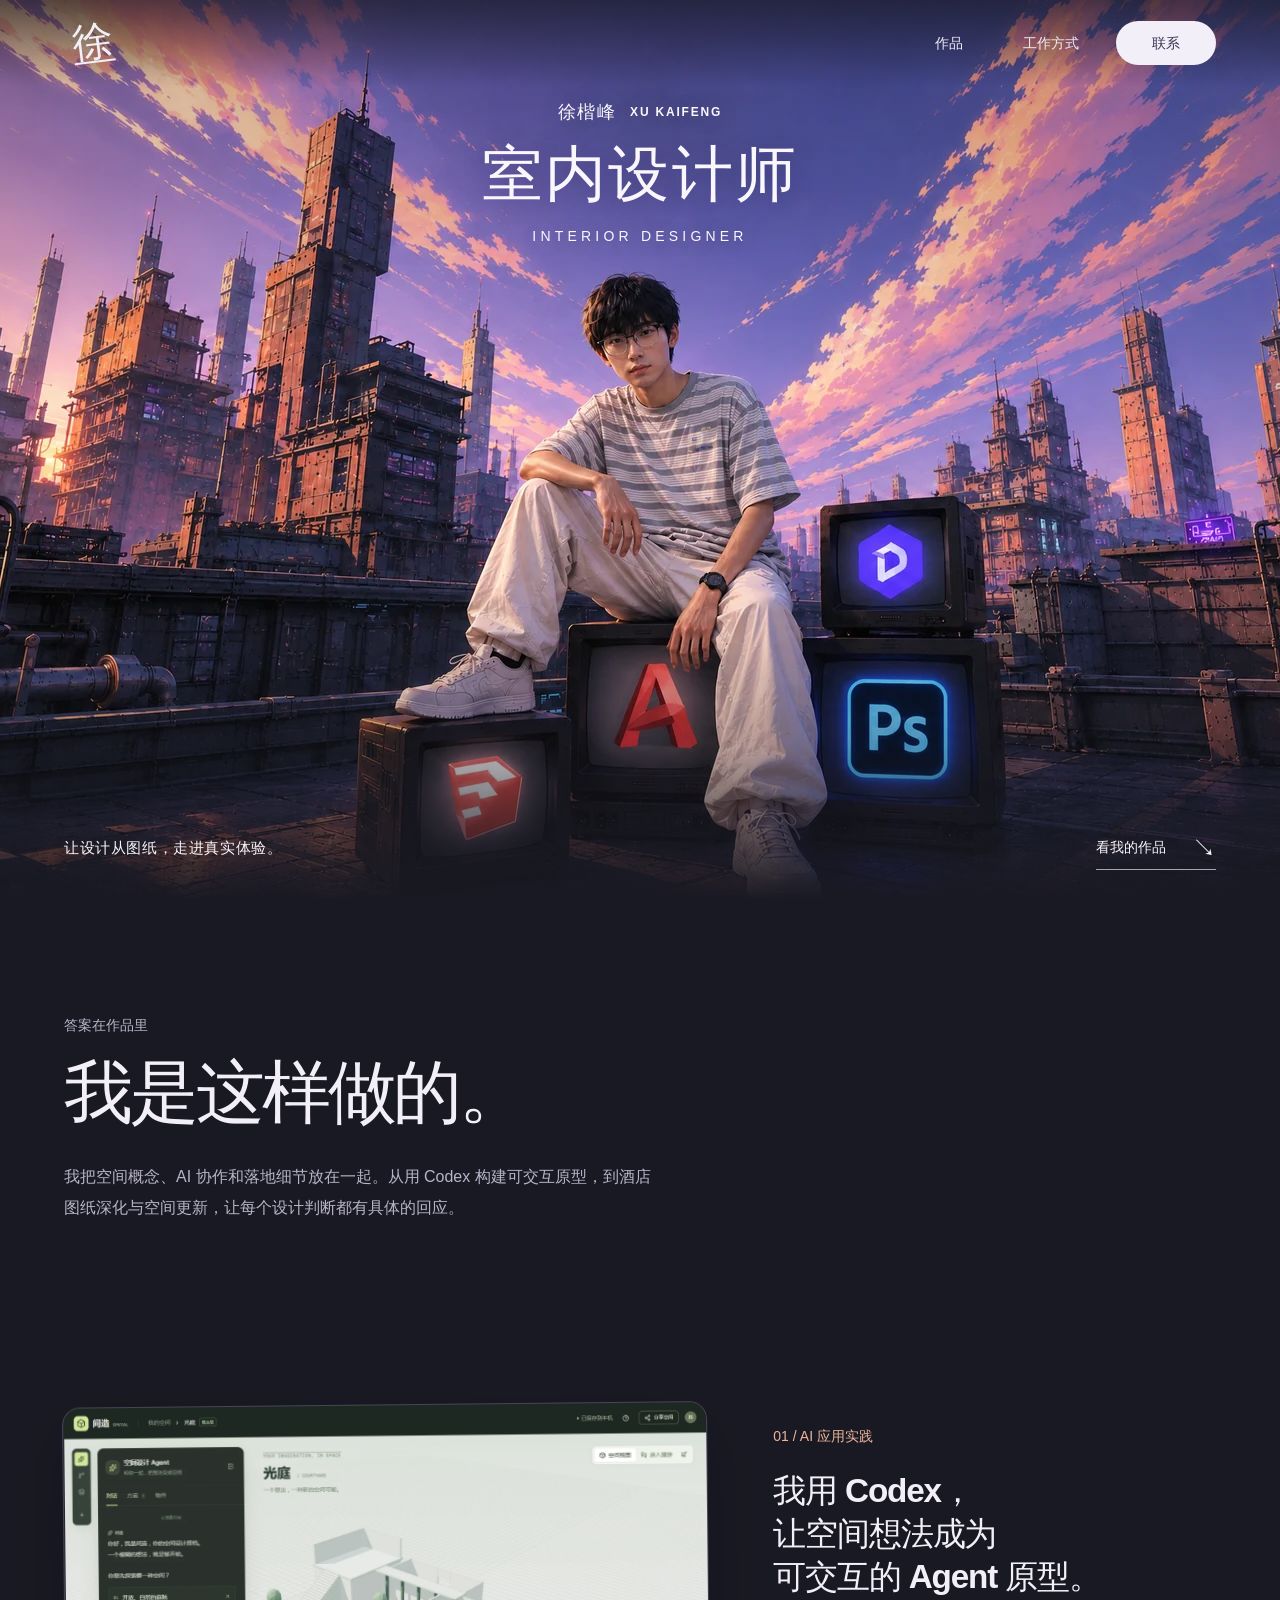
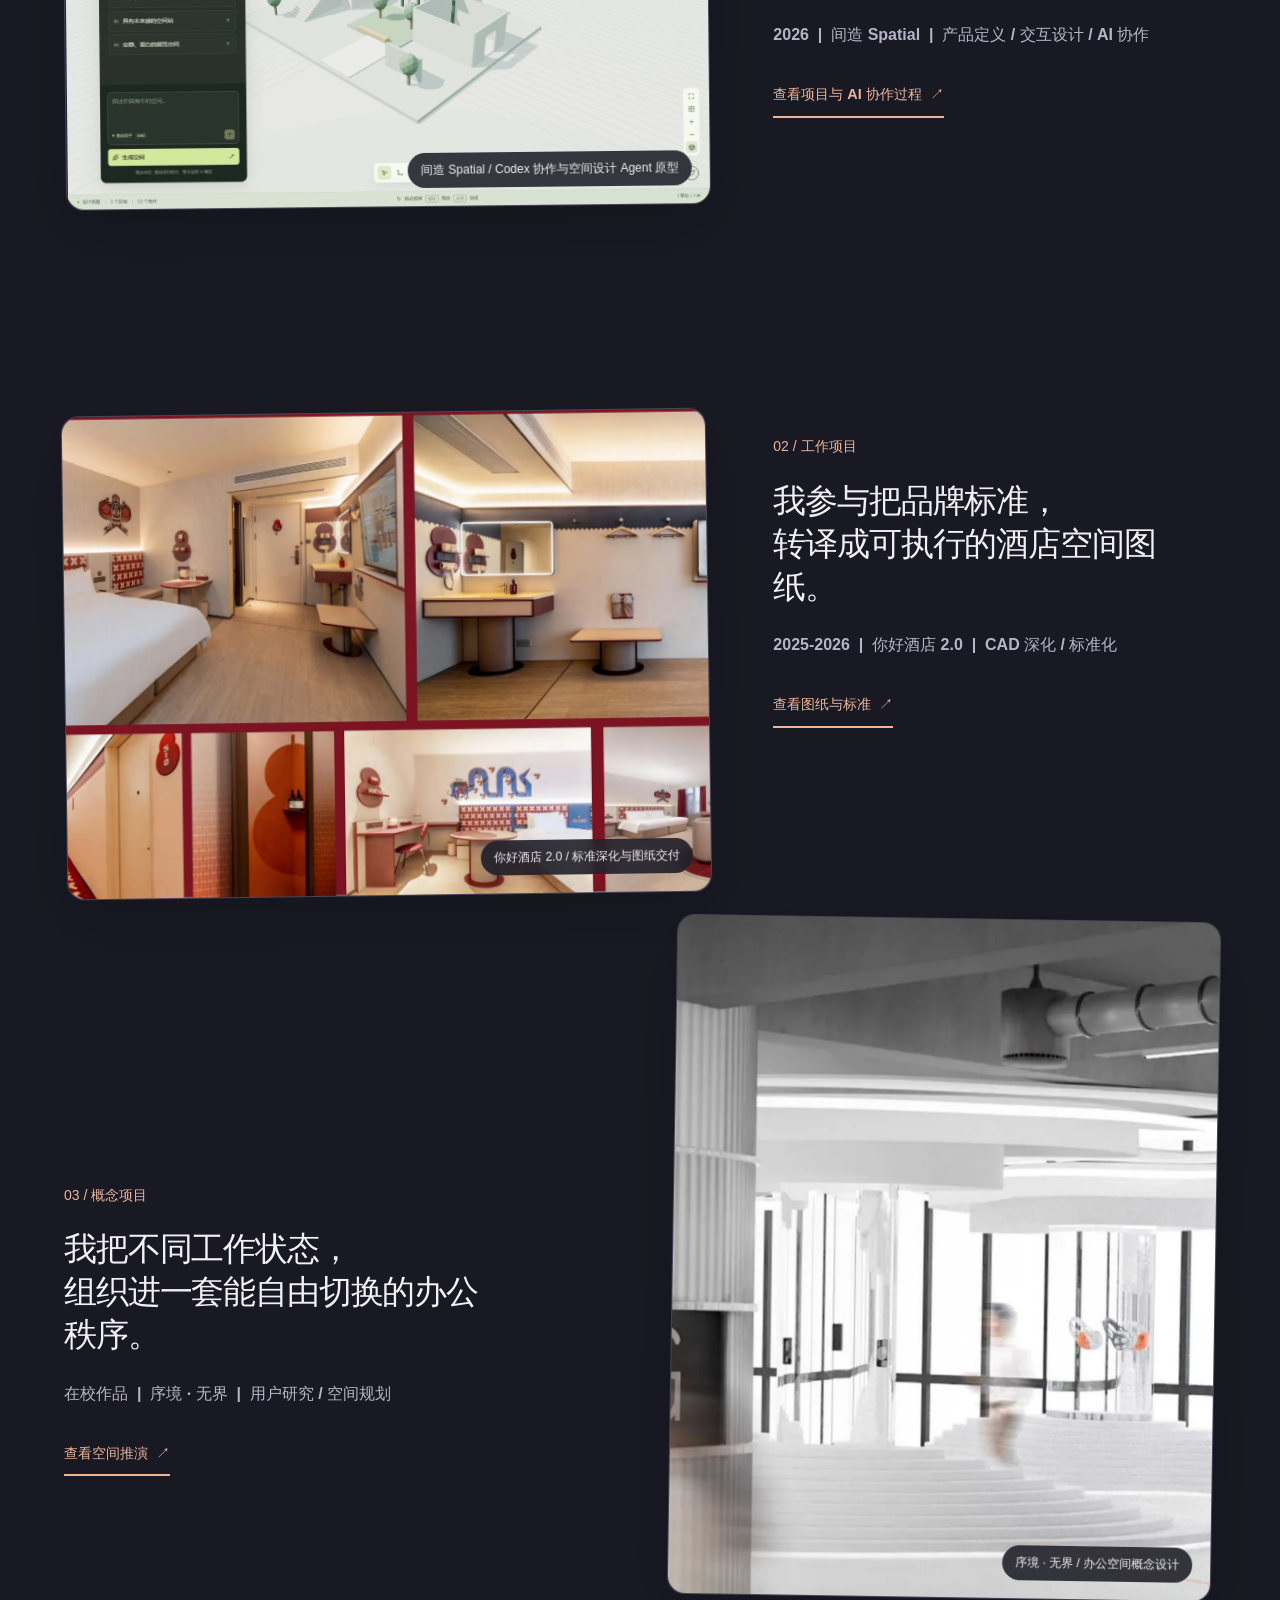
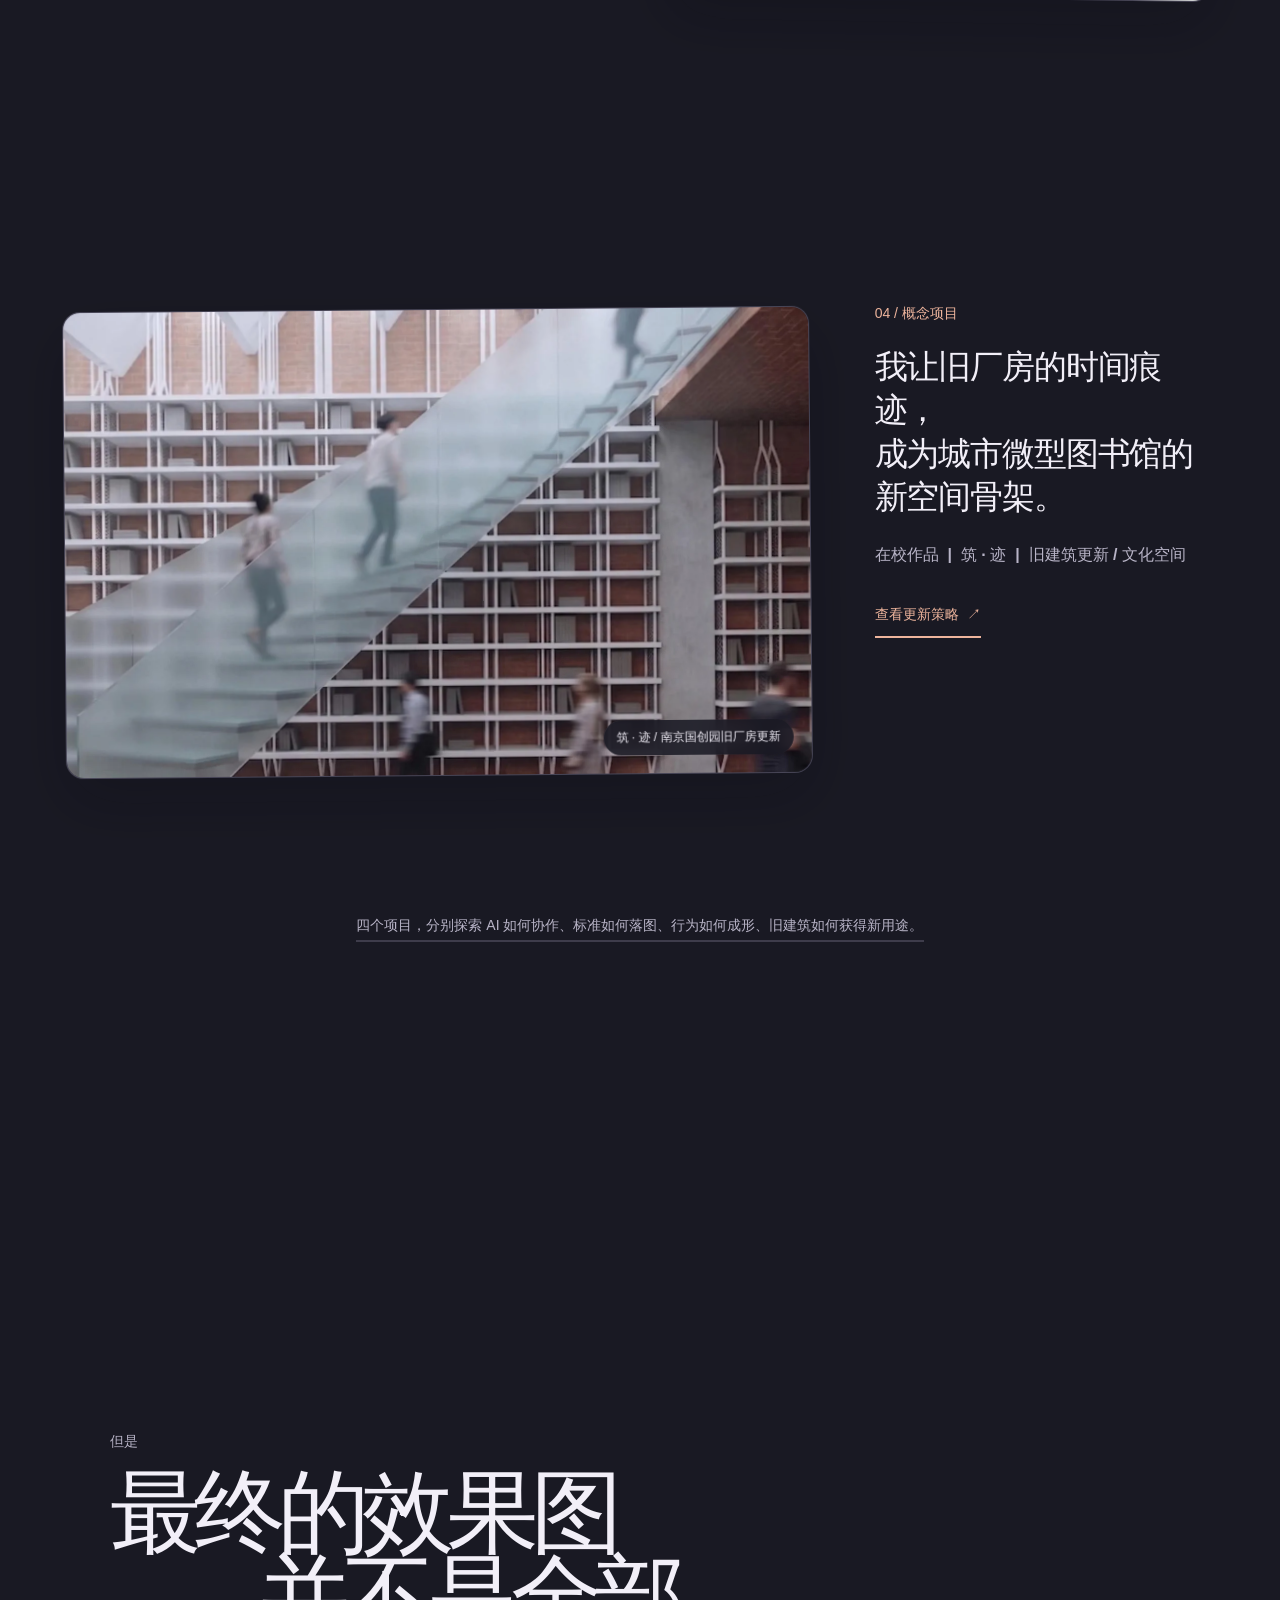
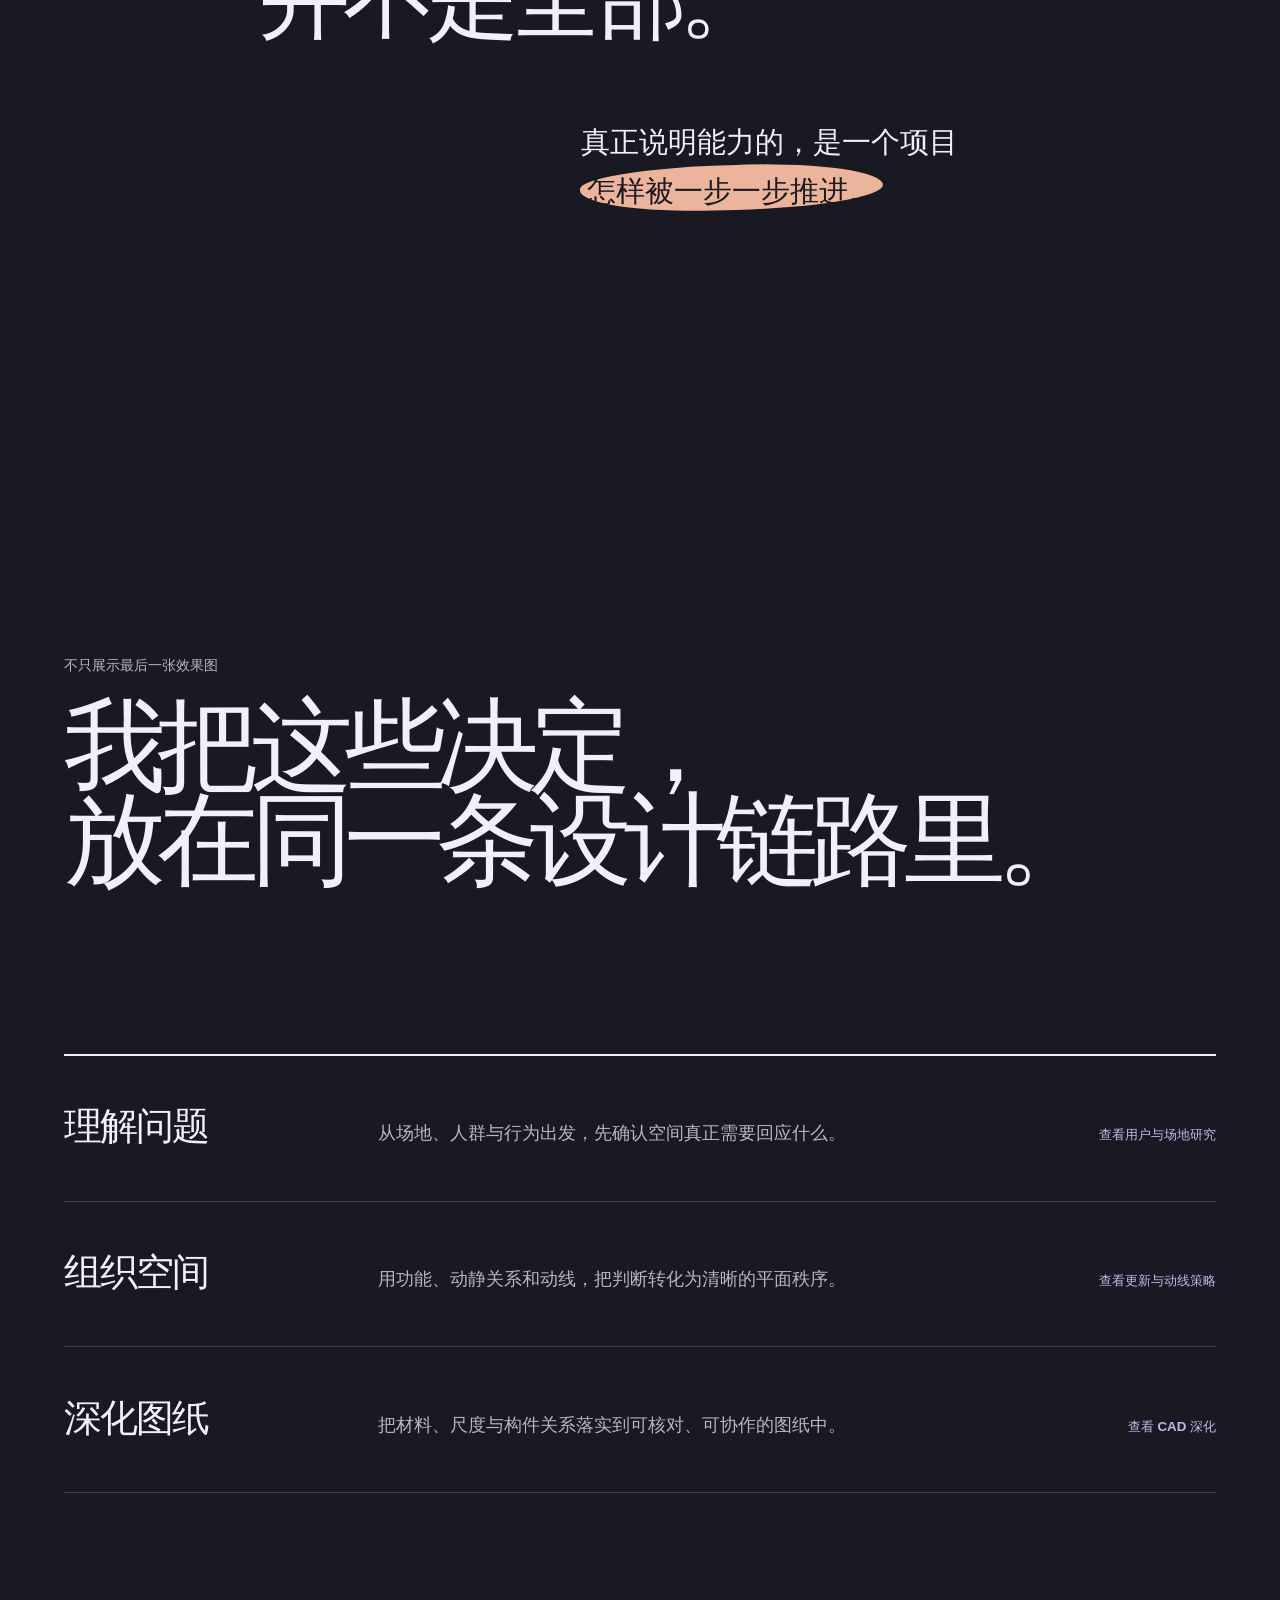
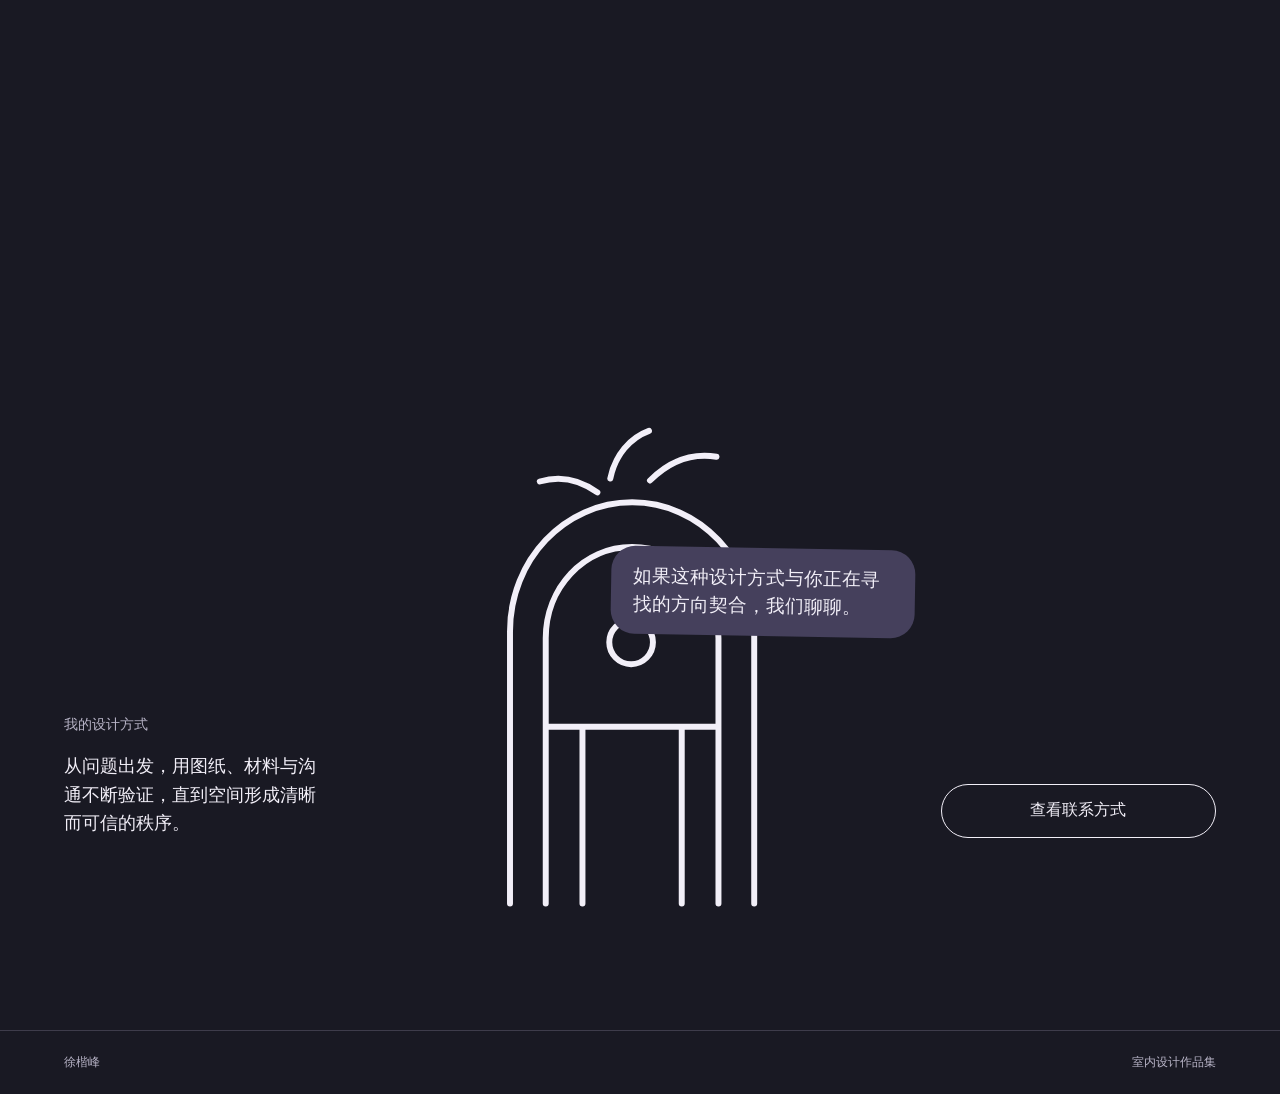
==== commit da186da4: "Feature Spatial Agent case study and Codex collaboration process" ====
--- a/index.html
+++ b/index.html
@@ -3,7 +3,7 @@
   <head>
     <meta charset="UTF-8" />
     <meta name="viewport" content="width=device-width, initial-scale=1" />
-    <meta name="description" content="徐楷峰的室内设计作品集。用酒店标准深化、办公空间与旧建筑更新项目，讲述设计如何从判断走向图纸与空间表达。" />
+    <meta name="description" content="徐楷峰的室内设计作品集。用 AI 协作原型、酒店标准深化、办公空间与旧建筑更新项目，讲述设计如何从判断走向可体验的作品。" />
     <meta property="og:title" content="室内设计作品集 | 徐楷峰" />
     <meta property="og:description" content="从空间概念到 CAD 交付，一份以真实作品和过程说话的室内设计作品集。" />
     <meta property="og:image" content="https://xukf4412-ui.github.io/assets/images/projects/nihao/hero.webp" />
@@ -14,6 +14,7 @@
     <link rel="preload" as="image" href="assets/images/cover/portrait-city-1600.webp" media="(max-width: 640px)" fetchpriority="high" />
     <link rel="preload" as="image" href="assets/images/cover/portrait-city-2560.webp" imagesrcset="assets/images/cover/portrait-city-1600.webp 1600w, assets/images/cover/portrait-city-2560.webp 2560w" imagesizes="100vw" media="(min-width: 641px)" fetchpriority="high" />
     <link rel="stylesheet" href="styles.css?v=20260905-cover" />
+    <link rel="stylesheet" href="assets/spatial-case.css?v=20260906-case" />
     <script type="module" src="scripts/site.mjs?v=20260905-cover"></script>
   </head>
   <body class="cover-page">
@@ -52,8 +53,23 @@
         <header class="chapter-heading" data-reveal>
           <p class="hand-note">答案在作品里</p>
           <h2 id="work-title">我是这样做的。</h2>
-          <p class="work-intro">我把空间概念和落地细节放在一起，从酒店标准深化、办公空间，到旧建筑更新，让每个设计判断都有具体的回应。</p>
+          <p class="work-intro">我把空间概念、AI 协作和落地细节放在一起。从用 Codex 构建可交互原型，到酒店图纸深化与空间更新，让每个设计判断都有具体的回应。</p>
         </header>
+
+        <article class="project-story project-story-feature project-story-agent" data-project-slug="spatial-agent" data-reveal>
+          <a class="project-visual" href="spatial-agent-case.html" tabindex="-1" aria-hidden="true">
+            <figure class="image-frame image-frame-wide" data-drift data-drift-speed="-0.025">
+              <img src="assets/images/projects/spatial/overview.webp" width="1600" height="1000" alt="间造 Spatial 的真实运行界面，Agent 对话与三维庭院空间同屏呈现" loading="lazy" />
+              <figcaption>间造 Spatial / Codex 协作与空间设计 Agent 原型</figcaption>
+            </figure>
+          </a>
+          <div class="project-statement">
+            <p class="project-number hand-note">01 / AI 应用实践</p>
+            <h3>我用 Codex，<br />让空间想法成为<br />可交互的 Agent 原型。</h3>
+            <p class="project-meta">2026&nbsp; | &nbsp;间造 Spatial&nbsp; | &nbsp;产品定义 / 交互设计 / AI 协作</p>
+            <a class="story-link" href="spatial-agent-case.html">查看项目与 AI 协作过程 <span aria-hidden="true">↗</span></a>
+          </div>
+        </article>
 
         <article class="project-story project-story-feature" data-project-slug="nihao-hotel-2" data-reveal>
           <a class="project-visual" href="nihao-hotel-2.html" tabindex="-1" aria-hidden="true">
@@ -63,7 +79,7 @@
             </figure>
           </a>
           <div class="project-statement">
-            <p class="project-number hand-note">01 / 工作项目</p>
+            <p class="project-number hand-note">02 / 工作项目</p>
             <h3>我参与把品牌标准，<br />转译成可执行的酒店空间图纸。</h3>
             <p class="project-meta">2025-2026&nbsp; | &nbsp;你好酒店 2.0&nbsp; | &nbsp;CAD 深化 / 标准化</p>
             <a class="story-link" href="nihao-hotel-2.html">查看图纸与标准 <span aria-hidden="true">↗</span></a>
@@ -78,7 +94,7 @@
             </figure>
           </a>
           <div class="project-statement">
-            <p class="project-number hand-note">02 / 概念项目</p>
+            <p class="project-number hand-note">03 / 概念项目</p>
             <h3>我把不同工作状态，<br />组织进一套能自由切换的办公秩序。</h3>
             <p class="project-meta">在校作品&nbsp; | &nbsp;序境 · 无界&nbsp; | &nbsp;用户研究 / 空间规划</p>
             <a class="story-link" href="order-realm-office.html">查看空间推演 <span aria-hidden="true">↗</span></a>
@@ -93,14 +109,14 @@
             </figure>
           </a>
           <div class="project-statement">
-            <p class="project-number hand-note">03 / 概念项目</p>
+            <p class="project-number hand-note">04 / 概念项目</p>
             <h3>我让旧厂房的时间痕迹，<br />成为城市微型图书馆的新空间骨架。</h3>
             <p class="project-meta">在校作品&nbsp; | &nbsp;筑 · 迹&nbsp; | &nbsp;旧建筑更新 / 文化空间</p>
             <a class="story-link" href="trace-adaptive-reuse.html">查看更新策略 <span aria-hidden="true">↗</span></a>
           </div>
         </article>
 
-        <p class="work-more hand-note" data-reveal>三个项目，分别回答标准如何落图、行为如何成形、旧建筑如何获得新用途。</p>
+        <p class="work-more hand-note" data-reveal>四个项目，分别探索 AI 如何协作、标准如何落图、行为如何成形、旧建筑如何获得新用途。</p>
       </section>
 
       <section class="story-pivot" id="bridge" data-story-chapter aria-labelledby="pivot-title">
--- a/assets/spatial-case.css
+++ b/assets/spatial-case.css
@@ -0,0 +1,109 @@
+/* Spatial case study extends the portfolio's existing cover-page tokens. */
+.spatial-wrap{width:min(calc(100% - 2 * var(--page-gutter)),1180px);margin-inline:auto}
+.spatial-case-page h1,.spatial-case-page h2,.spatial-case-page h3{text-wrap:balance}
+.spatial-case-page p{text-wrap:pretty}
+.spatial-case-page [id]{scroll-margin-top:100px}
+.spatial-eyebrow{margin:0 0 24px;color:var(--clay);font-size:.82rem;line-height:1.6}
+.spatial-hero{padding-top:164px;padding-bottom:52px}
+.spatial-hero h1{margin:0 0 24px;font-size:clamp(3.6rem,7.6vw,7.2rem);line-height:1.06;letter-spacing:-.045em;font-weight:750}
+.spatial-hero h1 span{font-weight:400;color:var(--olive)}
+.spatial-headline{margin:0;font-size:clamp(1.7rem,3.15vw,2.9rem);line-height:1.4;font-weight:600}
+.spatial-hero-bottom{display:flex;justify-content:space-between;align-items:flex-end;gap:40px;margin-top:34px}
+.spatial-hero-bottom>p{max-width:39em;margin:0;color:var(--muted);font-size:1rem;line-height:1.95}
+.spatial-actions{display:flex;align-items:center;gap:22px;flex-wrap:wrap}
+.spatial-hero .spatial-actions{flex-shrink:0;flex-direction:column;align-items:flex-start;gap:18px}
+.spatial-button{display:inline-flex;align-items:center;justify-content:space-between;gap:32px;min-height:50px;padding:13px 23px;border:1px solid var(--ink);border-radius:999px;background:var(--ink);color:var(--paper);font-size:.9rem;font-weight:600}
+.spatial-button:hover{background:var(--olive);border-color:var(--olive)}
+.spatial-text-link{display:inline-flex;align-items:center;gap:14px;min-height:44px;padding-block:8px;border-bottom:1px solid var(--clay);font-size:.88rem;color:var(--clay)}
+.spatial-facts{display:grid;grid-template-columns:repeat(4,minmax(0,1fr));gap:24px;margin:55px 0 0;padding-top:25px;border-top:1px solid var(--line)}
+.spatial-facts dt{margin-bottom:10px;color:var(--muted);font-size:.75rem}
+.spatial-facts dd{margin:0;font-size:.84rem;line-height:1.8}
+.spatial-screen{margin:0;min-width:0}
+.spatial-screen img{width:100%;height:auto;border:1px solid var(--line);border-radius:var(--image-radius);background:#26332b}
+.spatial-screen figcaption{display:flex;justify-content:space-between;gap:16px;margin-top:14px;color:var(--muted);font-size:.73rem;line-height:1.8}
+.spatial-lead-screen{margin-inline:auto}
+.spatial-index{display:flex;gap:30px;flex-wrap:wrap;padding-block:30px;border-bottom:1px solid var(--line)}
+.spatial-index a{display:flex;align-items:center;min-height:44px;font-size:.83rem;color:var(--muted)}
+.spatial-index a:hover{color:var(--clay)}
+.spatial-section{padding-block:108px}
+.spatial-section h2,.spatial-closing h2{margin:0;font-size:clamp(2rem,3.9vw,3.65rem);letter-spacing:-.035em;line-height:1.3;font-weight:700}
+.spatial-origin{display:grid;grid-template-columns:1fr 1fr;gap:80px}
+.spatial-prose p{margin:0 0 23px;color:var(--muted);font-size:1rem;line-height:2}
+.spatial-objective{margin-top:30px;padding-left:25px;border-left:2px solid var(--clay)}
+.spatial-objective strong{font-size:.94rem}
+.spatial-objective p{margin:12px 0 0}
+.spatial-principle{padding-block:82px;background:var(--paper-deep)}
+.spatial-principle .spatial-wrap{display:grid;grid-template-columns:1.2fr 1fr;gap:24px 80px;align-items:end}
+.spatial-principle .spatial-eyebrow{grid-column:1/-1;margin-bottom:0}
+.spatial-principle blockquote{margin:0;font-size:clamp(1.9rem,3.5vw,3.2rem);line-height:1.55;font-weight:600;letter-spacing:-.03em}
+.spatial-principle em{font-style:normal;color:var(--clay)}
+.spatial-principle-note{margin:0 0 8px;color:var(--muted);font-size:1rem;line-height:2}
+.spatial-section-heading{display:flex;justify-content:space-between;align-items:flex-end;gap:60px;margin-bottom:48px}
+.spatial-section-heading>p{max-width:28em;flex-basis:40%;margin:0;color:var(--muted);font-size:.96rem;line-height:1.95}
+.spatial-journey{display:grid;grid-template-columns:repeat(4,minmax(0,1fr));gap:30px;margin:0 0 48px;padding:0;list-style:none}
+.spatial-journey li{padding-top:22px;border-top:1px solid var(--line)}
+.spatial-journey span{font-size:.8rem;color:var(--clay);font-variant-numeric:tabular-nums}
+.spatial-journey h3{margin:20px 0 12px;font-size:1.15rem}
+.spatial-journey p{margin:0;color:var(--muted);line-height:1.9;font-size:.88rem}
+.spatial-feature-pair{display:grid;grid-template-columns:.8fr 1.5fr;gap:55px;align-items:center;margin-top:86px}
+.spatial-feature-pair h3{margin:0 0 22px;font-size:clamp(1.7rem,2.8vw,2.5rem);line-height:1.45}
+.spatial-feature-pair p:not(.spatial-eyebrow){color:var(--muted);font-size:.95rem;line-height:1.95}
+.spatial-framework-band{background:var(--paper-deep)}
+.spatial-framework{margin:0;padding:30px;border:1px solid var(--line);border-radius:18px;background:var(--paper)}
+.spatial-framework>figcaption{margin-bottom:28px;font-size:.82rem;color:var(--clay)}
+.spatial-framework-flow{display:grid;grid-template-columns:repeat(4,minmax(0,1fr));gap:30px;padding:0;margin:0;list-style:none}
+.spatial-framework-flow li{position:relative;padding:20px 12px 20px 0}
+.spatial-framework-flow li+li::before{content:'→';position:absolute;top:52px;left:-28px;color:var(--olive);font-size:1.2rem}
+.spatial-framework-flow small{display:block;margin-bottom:18px;font-size:.76rem;color:var(--muted)}
+.spatial-framework-flow strong{display:block;font-size:1.06rem}
+.spatial-framework-flow p{font-size:.87rem;line-height:1.9;color:var(--muted)}
+.spatial-framework-flow code{font-size:.68rem;color:var(--olive);overflow-wrap:anywhere}
+.spatial-feedback{display:flex;align-items:center;gap:20px;border-top:1px solid var(--line);margin-top:20px;padding-top:20px}
+.spatial-feedback>span{font-size:2.2rem;color:var(--olive)}
+.spatial-feedback p{margin:0;color:var(--muted);font-size:.84rem;line-height:1.9}
+.spatial-feedback strong{color:var(--ink);font-weight:500}
+.spatial-framework-notes{display:grid;grid-template-columns:1fr 1fr;gap:55px;margin-top:40px}
+.spatial-framework-notes h3,.spatial-learning h3{font-size:1.13rem;line-height:1.6;margin:0 0 14px}
+.spatial-framework-notes p,.spatial-future p:last-child{margin:0;color:var(--muted);line-height:1.95;font-size:.94rem}
+.spatial-future{margin-top:36px;padding:30px;border:1px dashed var(--muted);border-radius:14px}
+.spatial-future .spatial-eyebrow{margin-bottom:14px;color:var(--muted)}
+.spatial-future h3{font-size:1.15rem;font-weight:500;line-height:1.7;margin:0 0 15px}
+.spatial-future code{font-size:.86em;color:var(--ink)}
+.spatial-worklog article{display:grid;grid-template-columns:44px 1fr .5fr;gap:30px;padding:34px 0;border-top:1px solid var(--line)}
+.spatial-step-number{padding-top:4px;font-size:.85rem;color:var(--clay);font-variant-numeric:tabular-nums}
+.spatial-worklog h3{margin:0 0 12px;font-size:1.27rem;line-height:1.65}
+.spatial-worklog p{margin:0;font-size:.94rem;color:var(--muted);line-height:1.95}
+.spatial-evidence{padding-left:28px;border-left:1px solid var(--line)}
+.spatial-evidence small{display:block;margin:3px 0 12px;color:var(--muted);font-size:.72rem}
+.spatial-evidence strong{display:block;margin-bottom:12px;font-size:1rem;color:var(--olive);font-weight:500}
+.spatial-evidence p{font-size:.85rem}
+.spatial-role-note{margin-top:30px;padding:28px 30px;border-radius:14px;background:var(--paper-deep)}
+.spatial-role-note strong{font-size:.95rem}
+.spatial-role-note p{color:var(--muted);font-size:.93rem;line-height:1.95;margin:12px 0 0}
+#reflection{padding-top:15px}
+.spatial-results{display:grid;grid-template-columns:repeat(3,minmax(0,1fr));gap:55px;padding:32px 0 42px;border-block:1px solid var(--line)}
+.spatial-results strong{font-size:3.3rem;color:var(--olive);font-weight:500;font-variant-numeric:tabular-nums}
+.spatial-results strong span{font-size:1rem;color:var(--ink)}
+.spatial-results p{color:var(--muted);font-size:.91rem;line-height:1.9;margin:13px 0 0}
+.spatial-learning{display:grid;grid-template-columns:1fr 1fr;gap:70px;margin-top:45px}
+.spatial-learning p,.spatial-learning li{font-size:.93rem;line-height:1.95;color:var(--muted)}
+.spatial-learning ul{padding-left:1.2em;margin:0}
+.spatial-learning li+li{margin-top:14px}
+.spatial-learning li strong{font-weight:500;color:var(--ink)}
+.spatial-resume-band{background:var(--paper-deep)}
+.spatial-resume{max-width:930px;margin:0 auto}
+.spatial-resume h3{font-size:1.45rem;line-height:1.5;margin:0 0 12px}
+.spatial-resume-meta{font-size:.84rem;color:var(--clay);line-height:1.8}
+.spatial-resume ul{padding-left:1.3em;margin:28px 0}
+.spatial-resume li{padding-left:5px;margin-bottom:17px;font-size:1rem;line-height:2;color:var(--ink)}
+.spatial-resume-boundary{padding-top:20px;border-top:1px solid var(--line);font-size:.83rem;color:var(--muted);line-height:1.9}
+.spatial-closing{padding-block:110px}
+.spatial-closing .spatial-actions{margin-top:35px}
+.spatial-case-page .site-footer{border-top:1px solid var(--line)}
+.spatial-case-page .site-nav .nav-button-dark{background:var(--ink);color:var(--paper);border-radius:999px}
+.spatial-case-page .spatial-framework-flow p br{display:initial}
+/* Keep the new homepage item in the portfolio's established project grid. */
+.project-story-agent .image-frame{aspect-ratio:16/10;--frame-rotate:-.6deg}
+.project-story-agent .image-frame img{object-fit:contain}
+@media(max-width:960px){.spatial-hero-bottom{align-items:flex-start}.spatial-hero .spatial-actions{max-width:230px}.spatial-origin{gap:40px}.spatial-section-heading{gap:35px}.spatial-section-heading>p{flex-basis:42%}.spatial-feature-pair{gap:30px;grid-template-columns:.8fr 1.2fr}.spatial-framework{padding:24px}.spatial-framework-flow{grid-template-columns:1fr 1fr;gap:24px 45px}.spatial-framework-flow li:nth-child(3)::before{content:none}.spatial-worklog article{grid-template-columns:30px 1fr .6fr;gap:22px}.spatial-learning{gap:40px}}
+@media(max-width:640px){.spatial-hero{padding-top:125px;padding-bottom:35px}.spatial-hero h1{font-size:3.3rem}.spatial-eyebrow{font-size:.76rem;margin-bottom:20px}.spatial-hero-bottom{display:block;margin-top:26px}.spatial-hero-bottom>p{font-size:.92rem}.desktop-break{display:none}.spatial-hero .spatial-actions{max-width:none;flex-direction:row;align-items:center;margin-top:25px;gap:12px 22px}.spatial-button{padding:12px 20px;gap:22px;font-size:.85rem}.spatial-facts{grid-template-columns:1fr 1fr;gap:22px 18px;margin-top:32px;padding-top:22px}.spatial-facts dd{font-size:.77rem}.spatial-screen figcaption{display:block;font-size:.7rem}.spatial-screen figcaption span{display:block}.spatial-index{gap:0 23px;padding-block:18px}.spatial-index a{font-size:.78rem}.spatial-section{padding-block:65px}.spatial-origin,.spatial-principle .spatial-wrap{grid-template-columns:1fr;gap:32px}.spatial-prose p{font-size:.94rem}.spatial-principle{padding-block:54px}.spatial-principle blockquote{font-size:1.85rem}.spatial-principle-note{font-size:.94rem}.spatial-section-heading{display:block;margin-bottom:34px}.spatial-section-heading>p{margin-top:24px;font-size:.92rem}.spatial-section-heading>.spatial-text-link{margin-top:20px}.spatial-journey{grid-template-columns:1fr 1fr;gap:28px 22px;margin-bottom:34px}.spatial-journey h3{font-size:1.08rem;margin-top:14px}.spatial-feature-pair{grid-template-columns:1fr;gap:20px;margin-top:45px}.spatial-framework{padding:22px}.spatial-framework-flow{grid-template-columns:1fr;gap:22px}.spatial-framework-flow li{padding:10px 0 14px 0}.spatial-framework-flow li+li::before,.spatial-framework-flow li:nth-child(3)::before{content:'↓';top:-23px;left:0}.spatial-framework-flow small{margin-bottom:10px}.spatial-framework-flow p br{display:none}.spatial-framework-flow p{margin:10px 0}.spatial-framework-flow code{font-size:.72rem}.spatial-framework-notes,.spatial-learning{grid-template-columns:1fr;gap:30px}.spatial-future{padding:22px}.spatial-worklog article{grid-template-columns:24px 1fr;gap:16px;padding-block:28px}.spatial-worklog h3{font-size:1.14rem}.spatial-evidence{grid-column:2;border-left:2px solid var(--line);padding-left:18px}.spatial-evidence small{margin:0 0 7px}.spatial-evidence strong{margin-bottom:7px}.spatial-role-note{padding:22px}.spatial-results{gap:18px;padding-block:25px}.spatial-results strong{font-size:2.5rem}.spatial-results strong span{display:block;font-size:.84rem}.spatial-results p{font-size:.79rem}.spatial-resume h3{font-size:1.2rem}.spatial-resume li{font-size:.93rem}.spatial-closing{padding-block:65px}.spatial-closing .spatial-actions{align-items:flex-start;flex-direction:column}.spatial-case-page .site-nav a{padding-inline:10px;font-size:.78rem}}
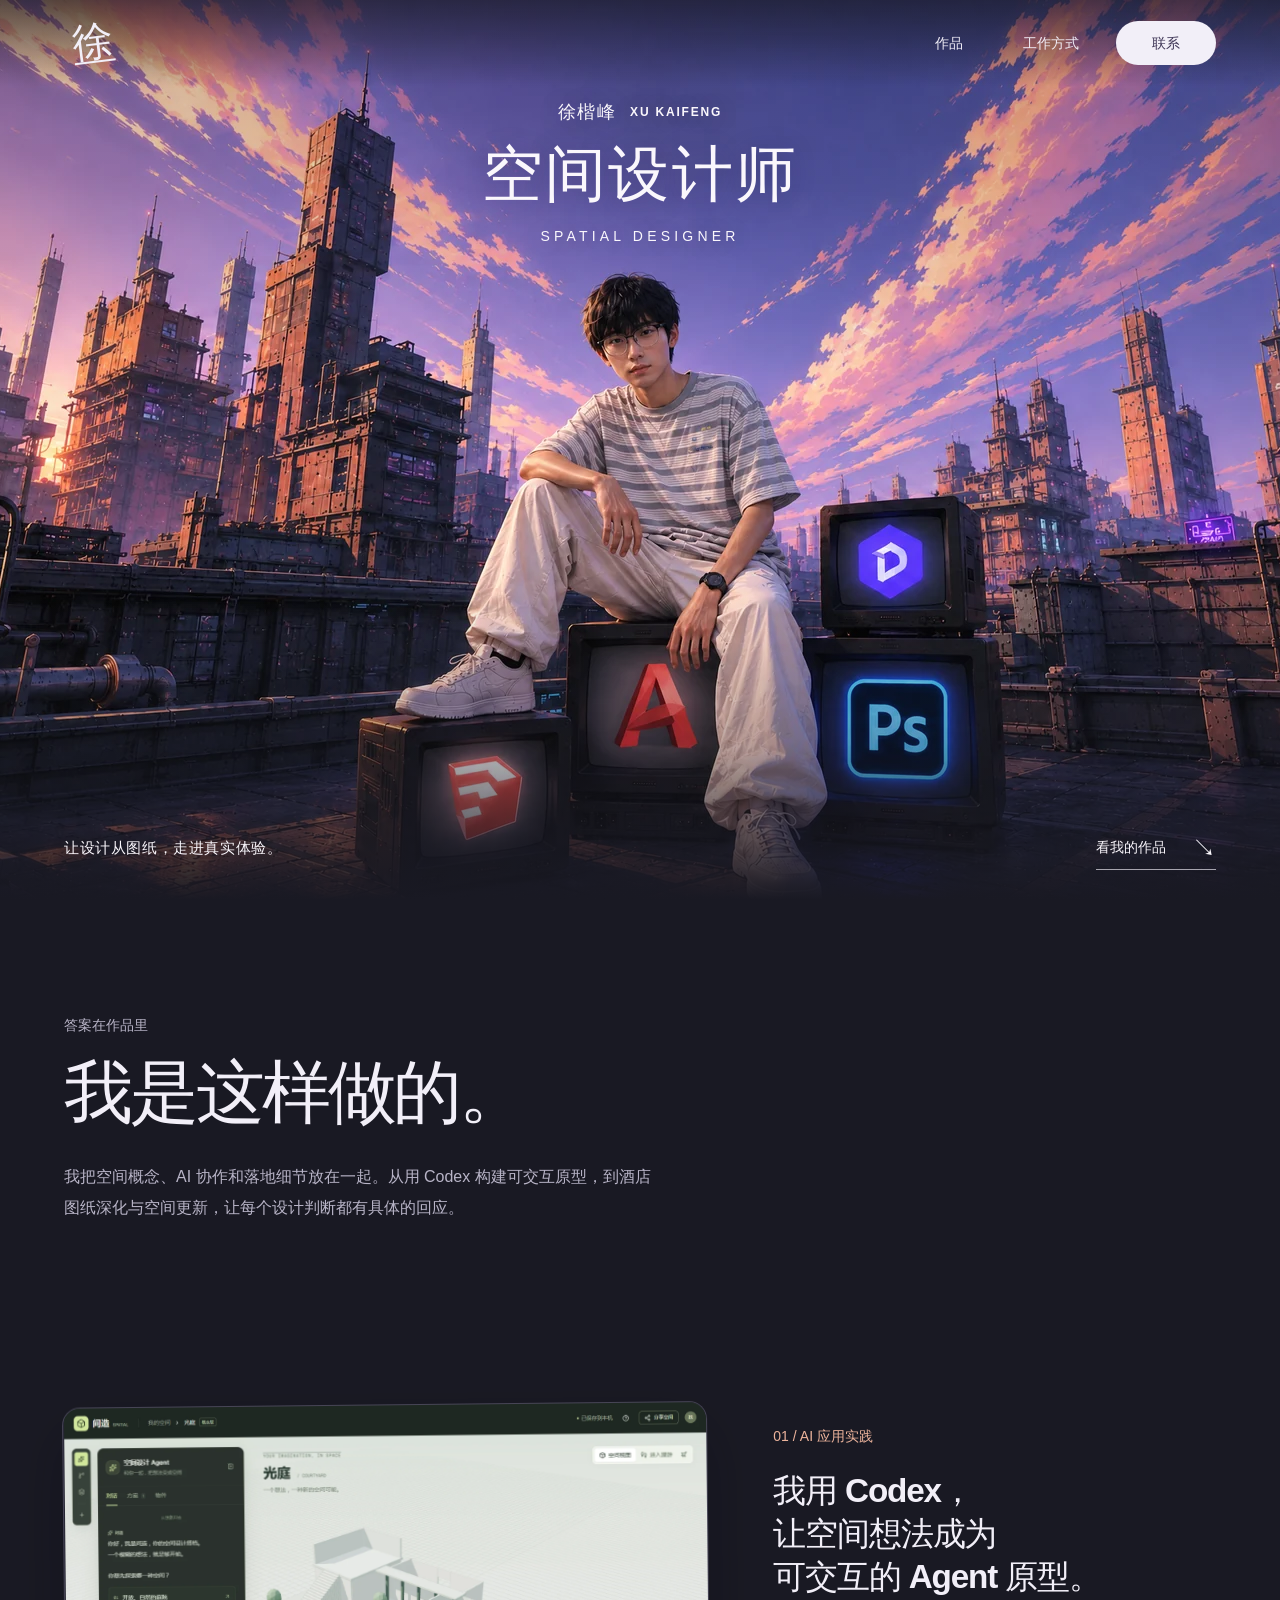
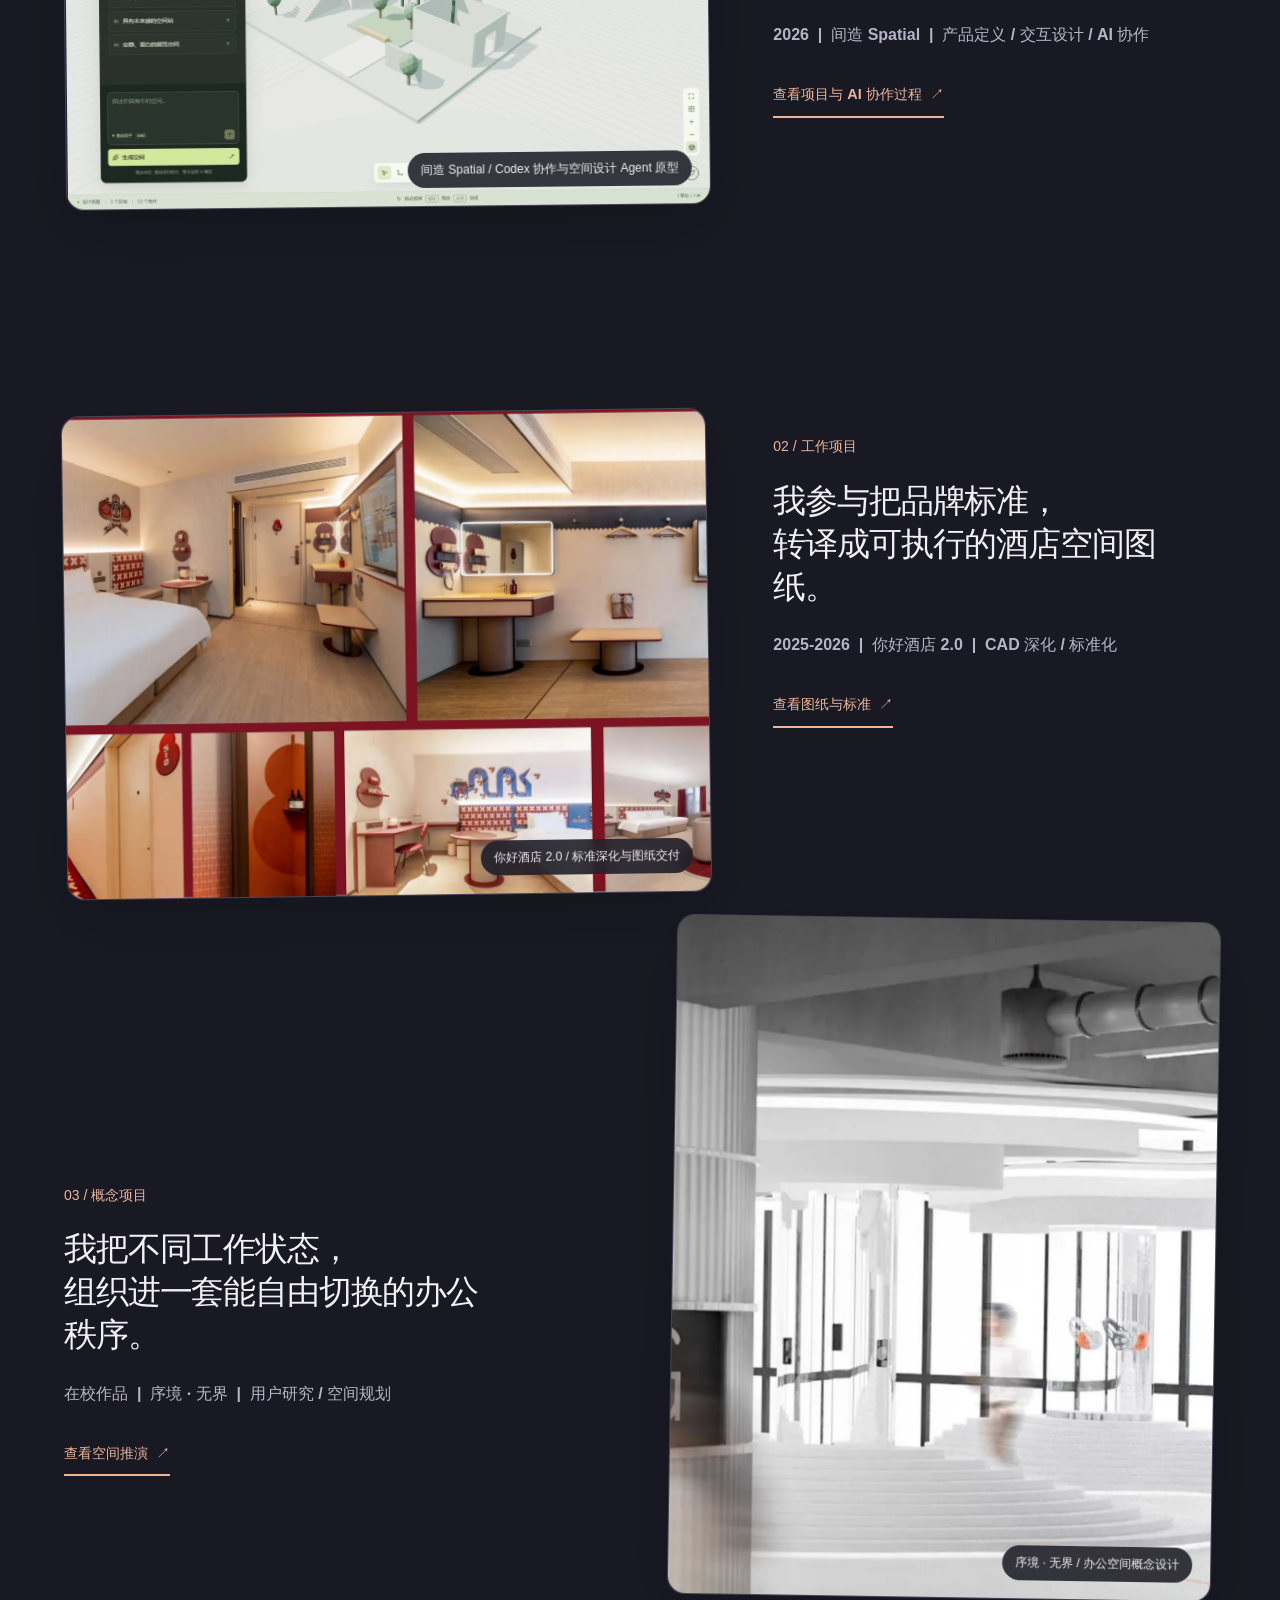
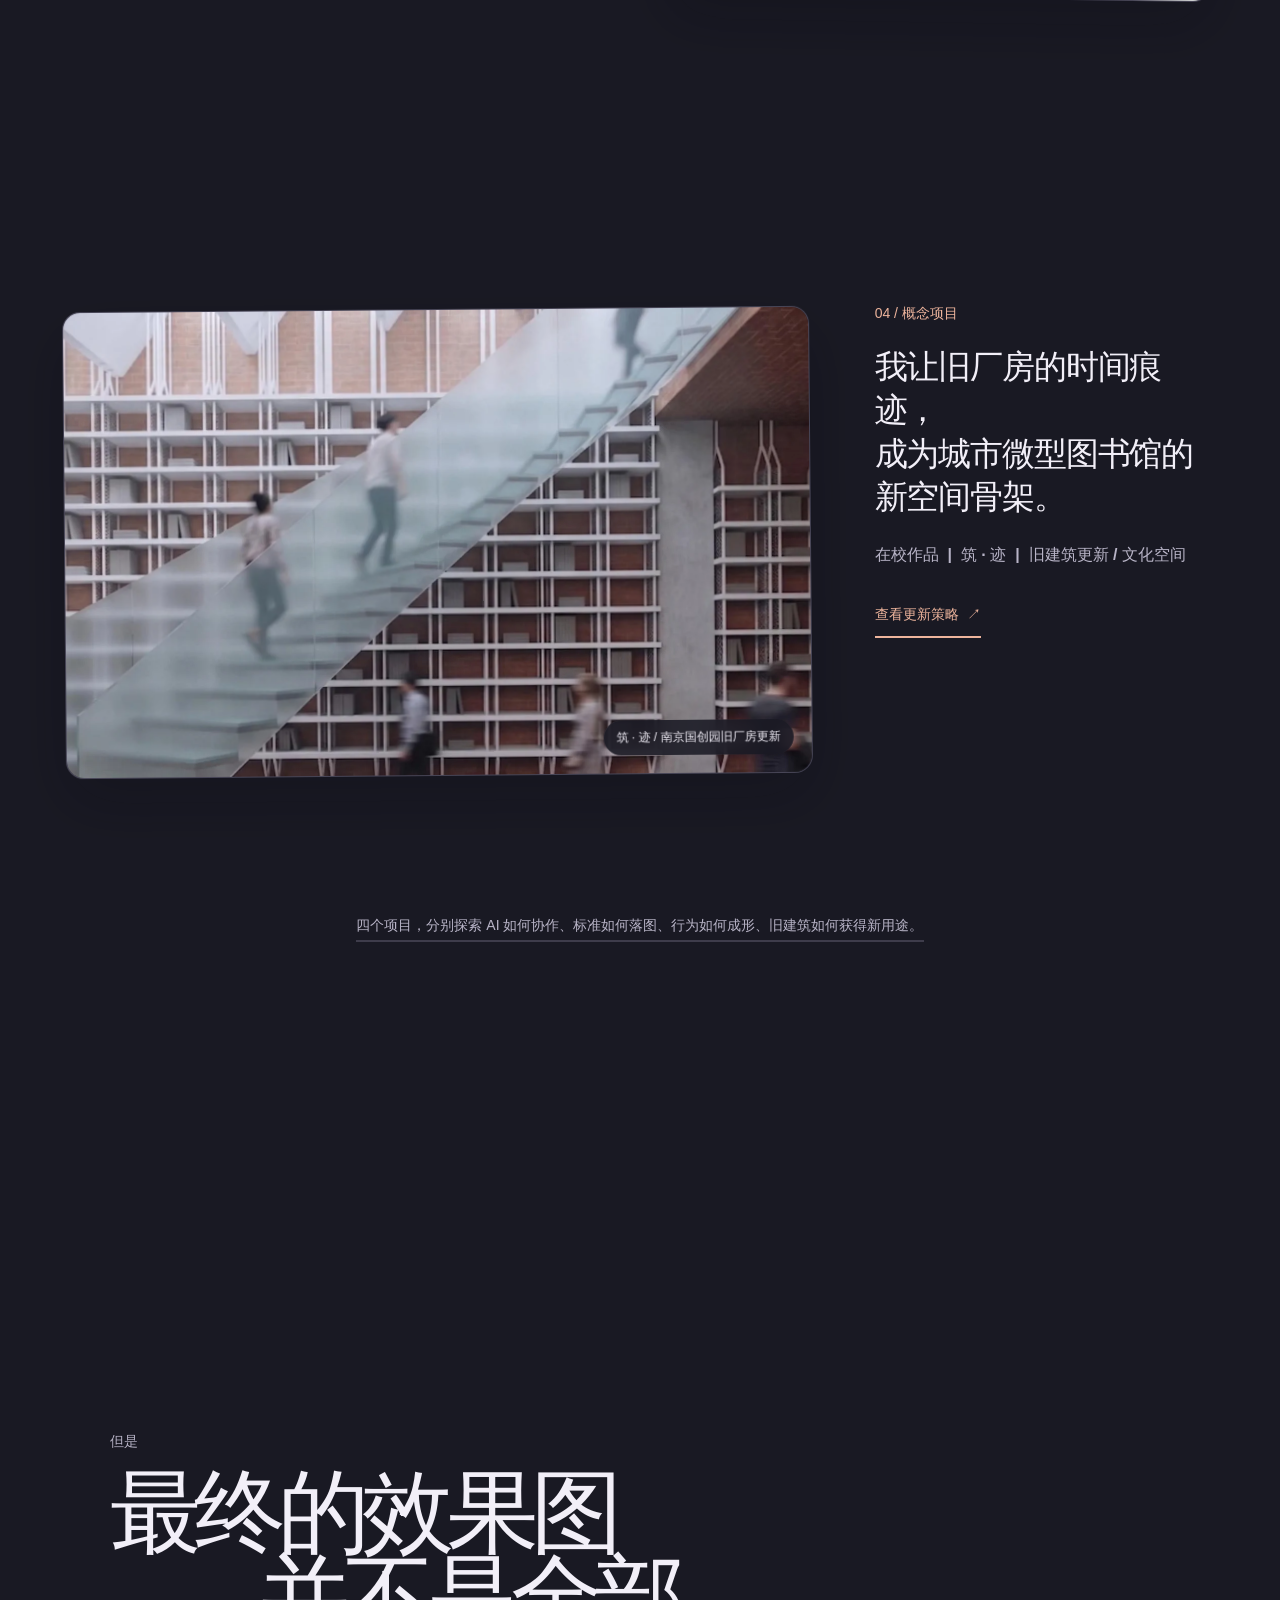
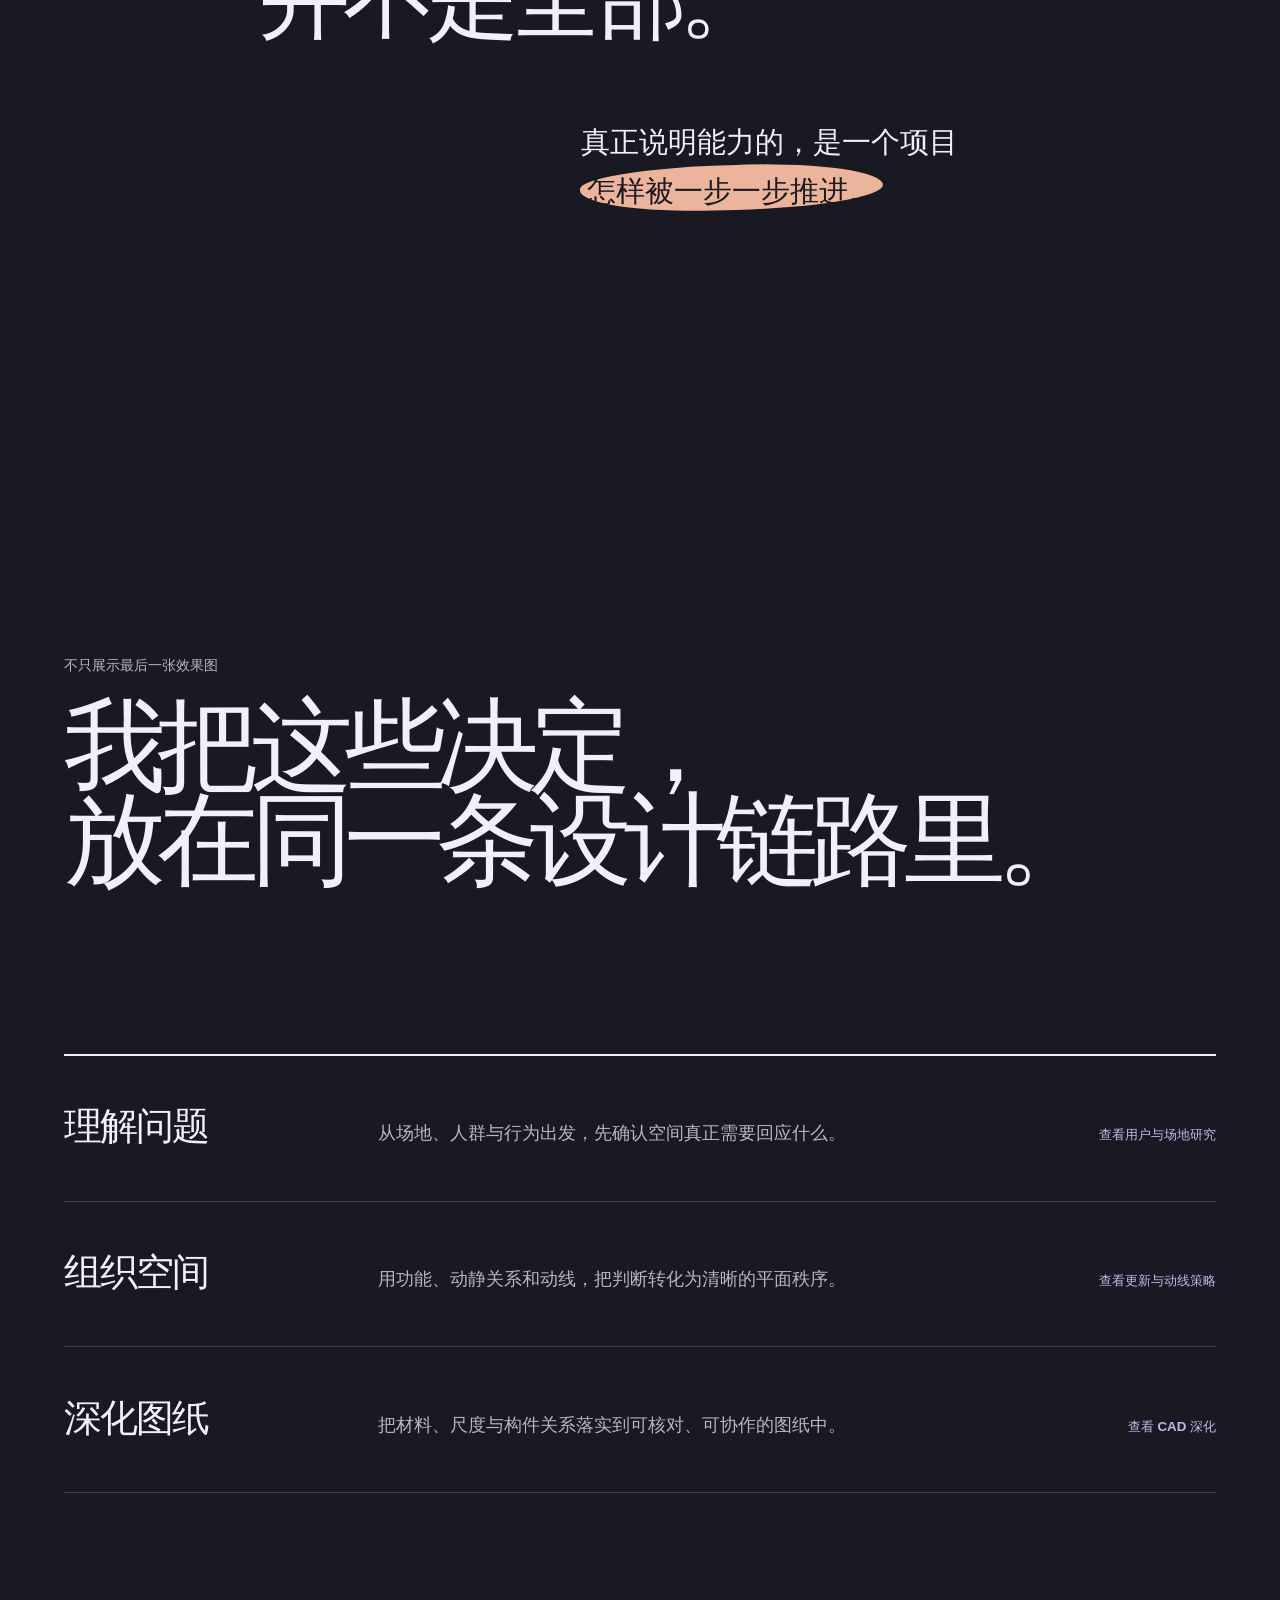
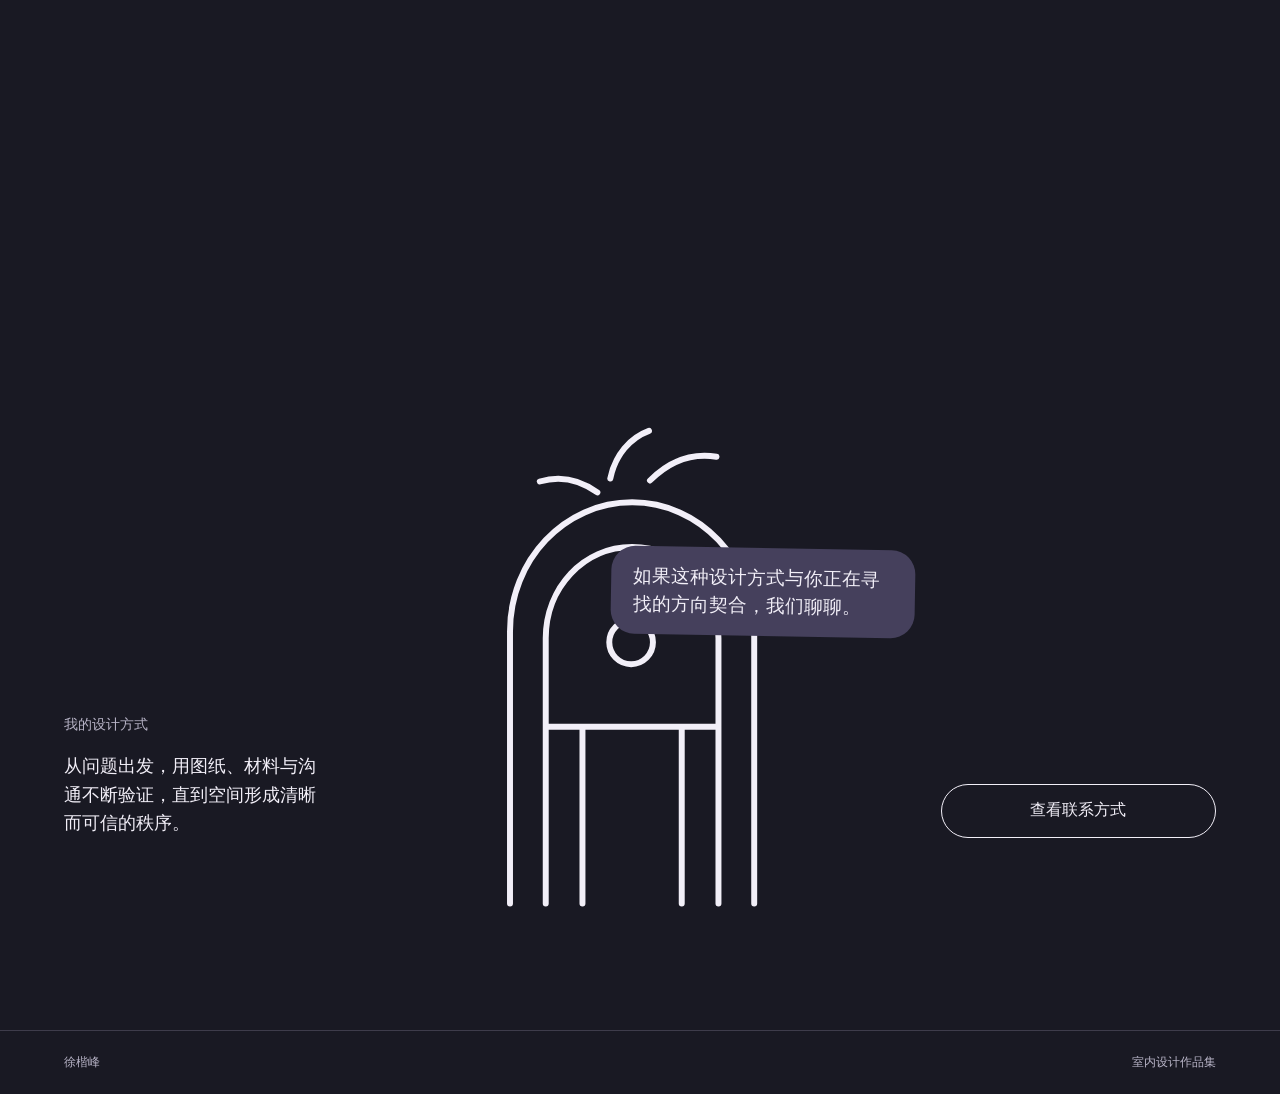
==== commit 4c7f029a: "Update homepage role to spatial designer" ====
--- a/index.html
+++ b/index.html
@@ -40,8 +40,8 @@
         </picture>
         <div class="cover-heading">
           <p class="cover-name"><strong>徐楷峰</strong><span lang="en">XU KAIFENG</span></p>
-          <h1 id="hero-title">室内设计师</h1>
-          <p class="cover-discipline" lang="en">INTERIOR DESIGNER</p>
+          <h1 id="hero-title">空间设计师</h1>
+          <p class="cover-discipline" lang="en">SPATIAL DESIGNER</p>
         </div>
         <div class="cover-footer">
           <p>让设计从图纸，走进真实体验。</p>
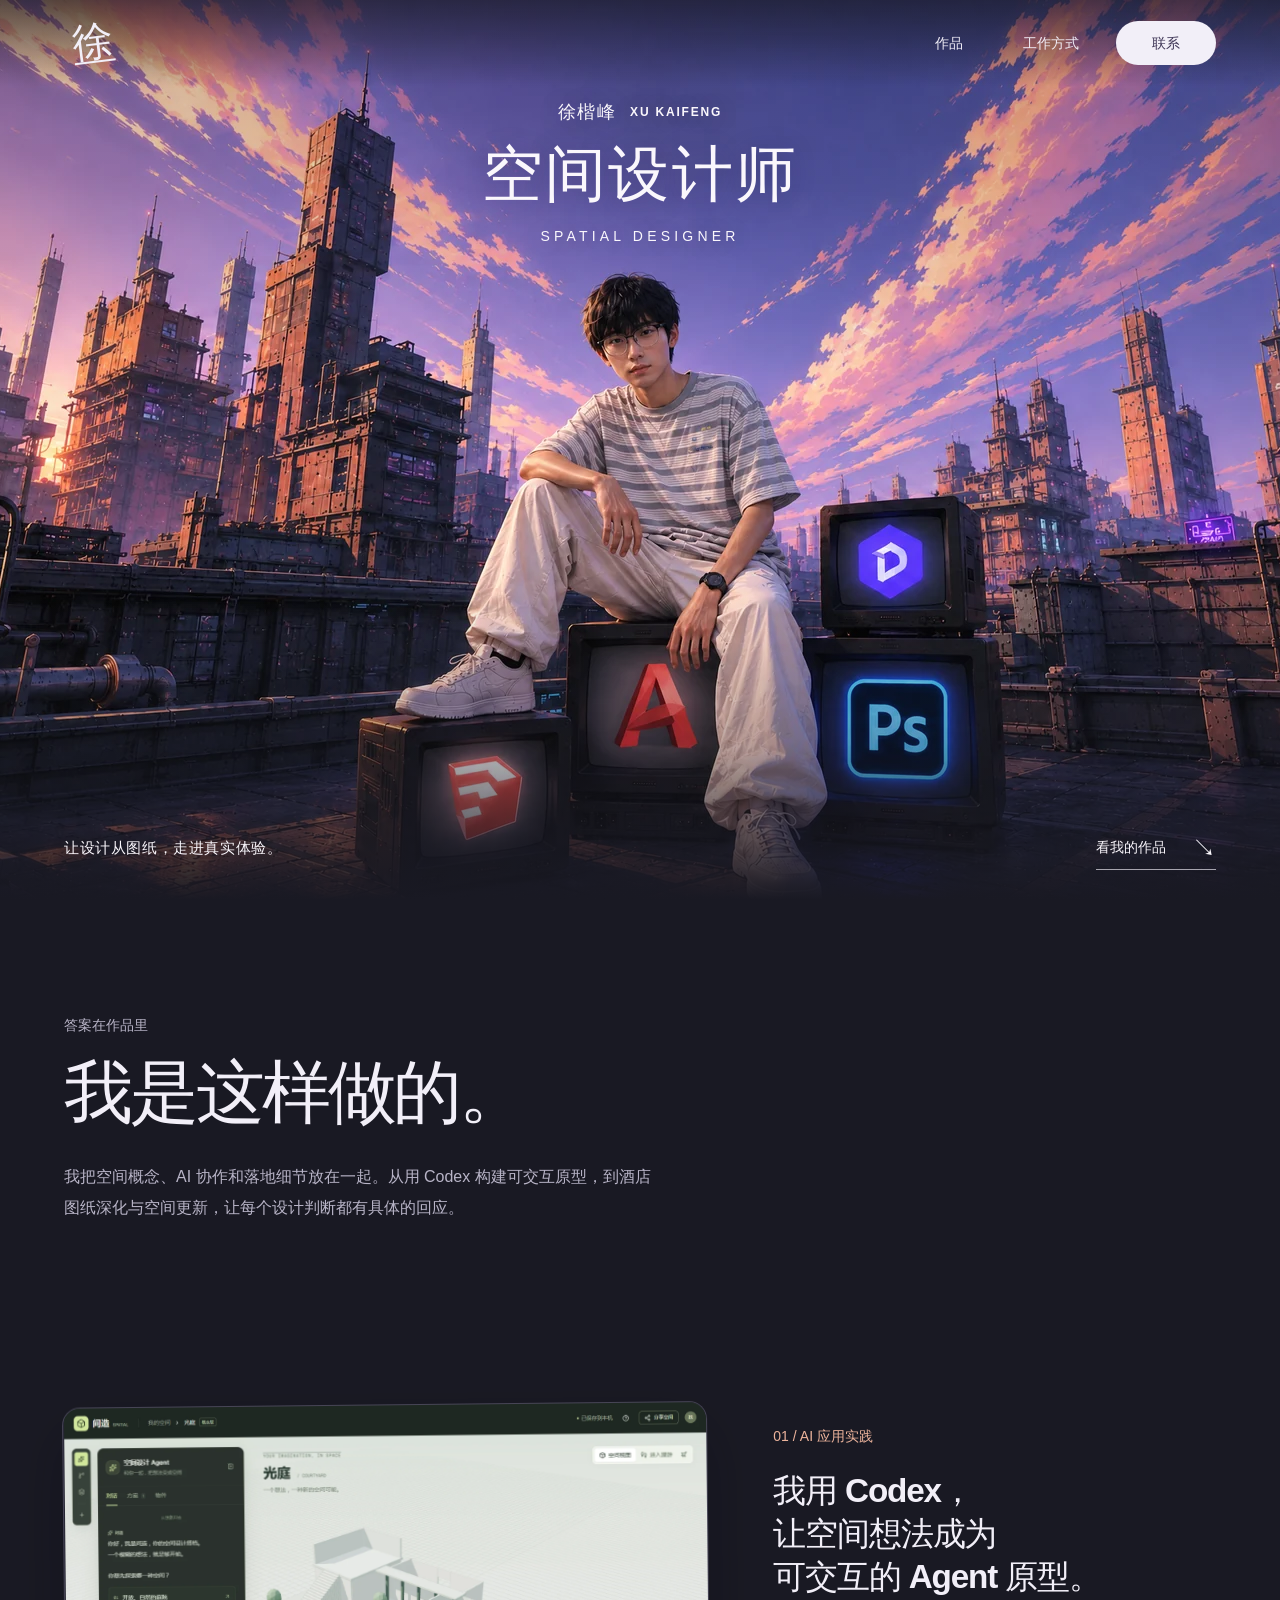
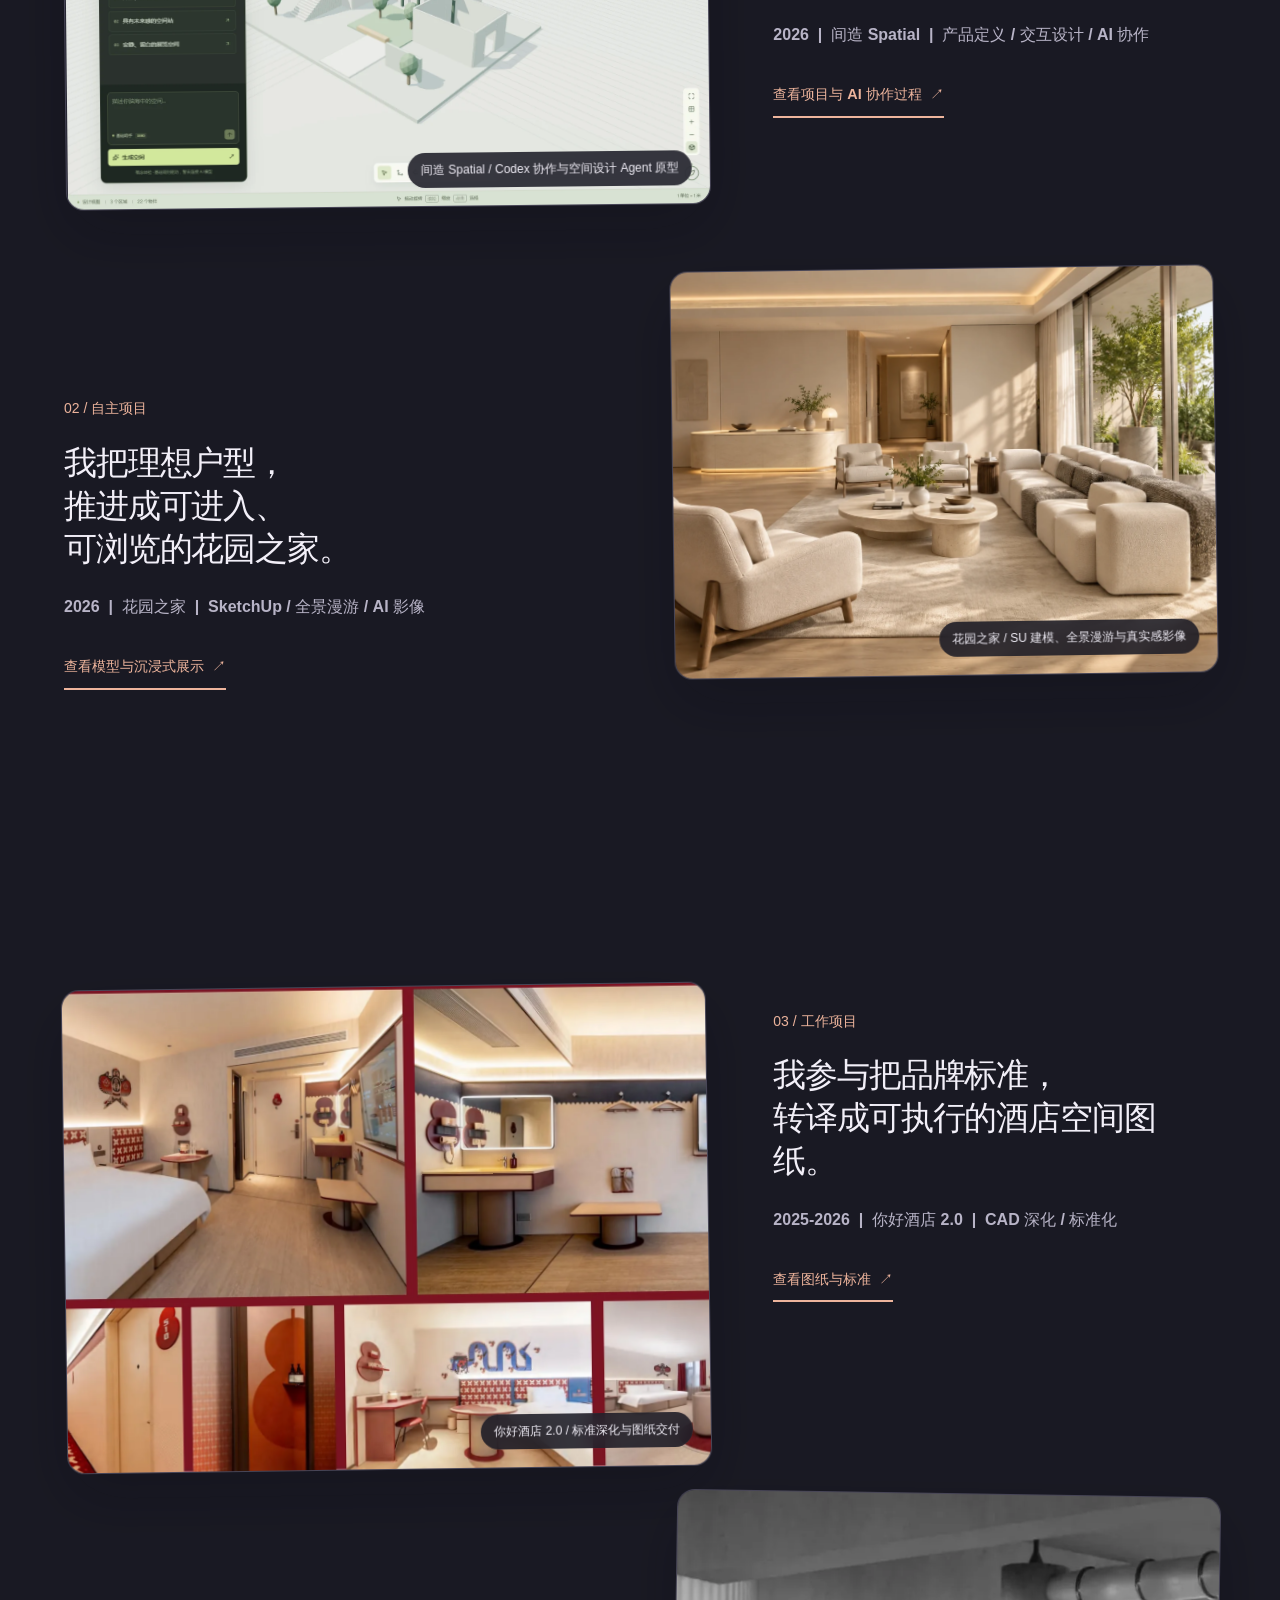
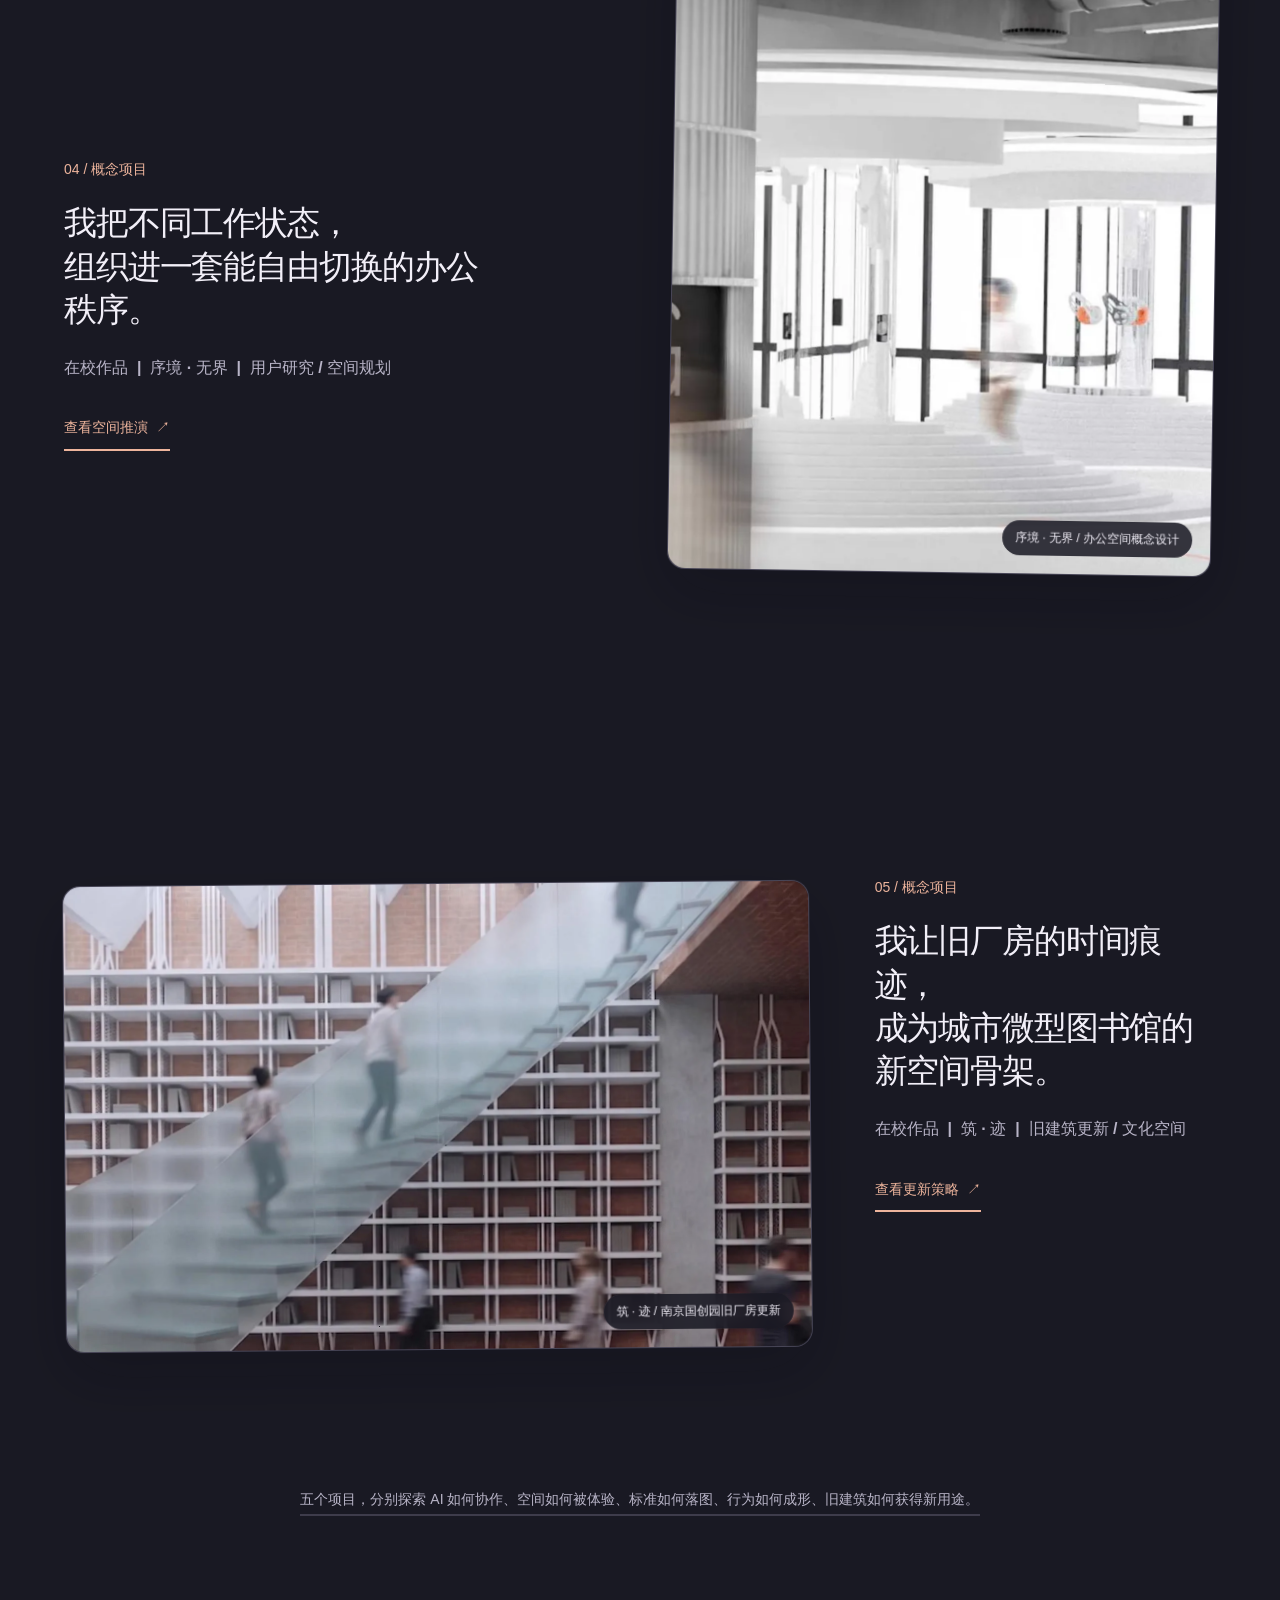
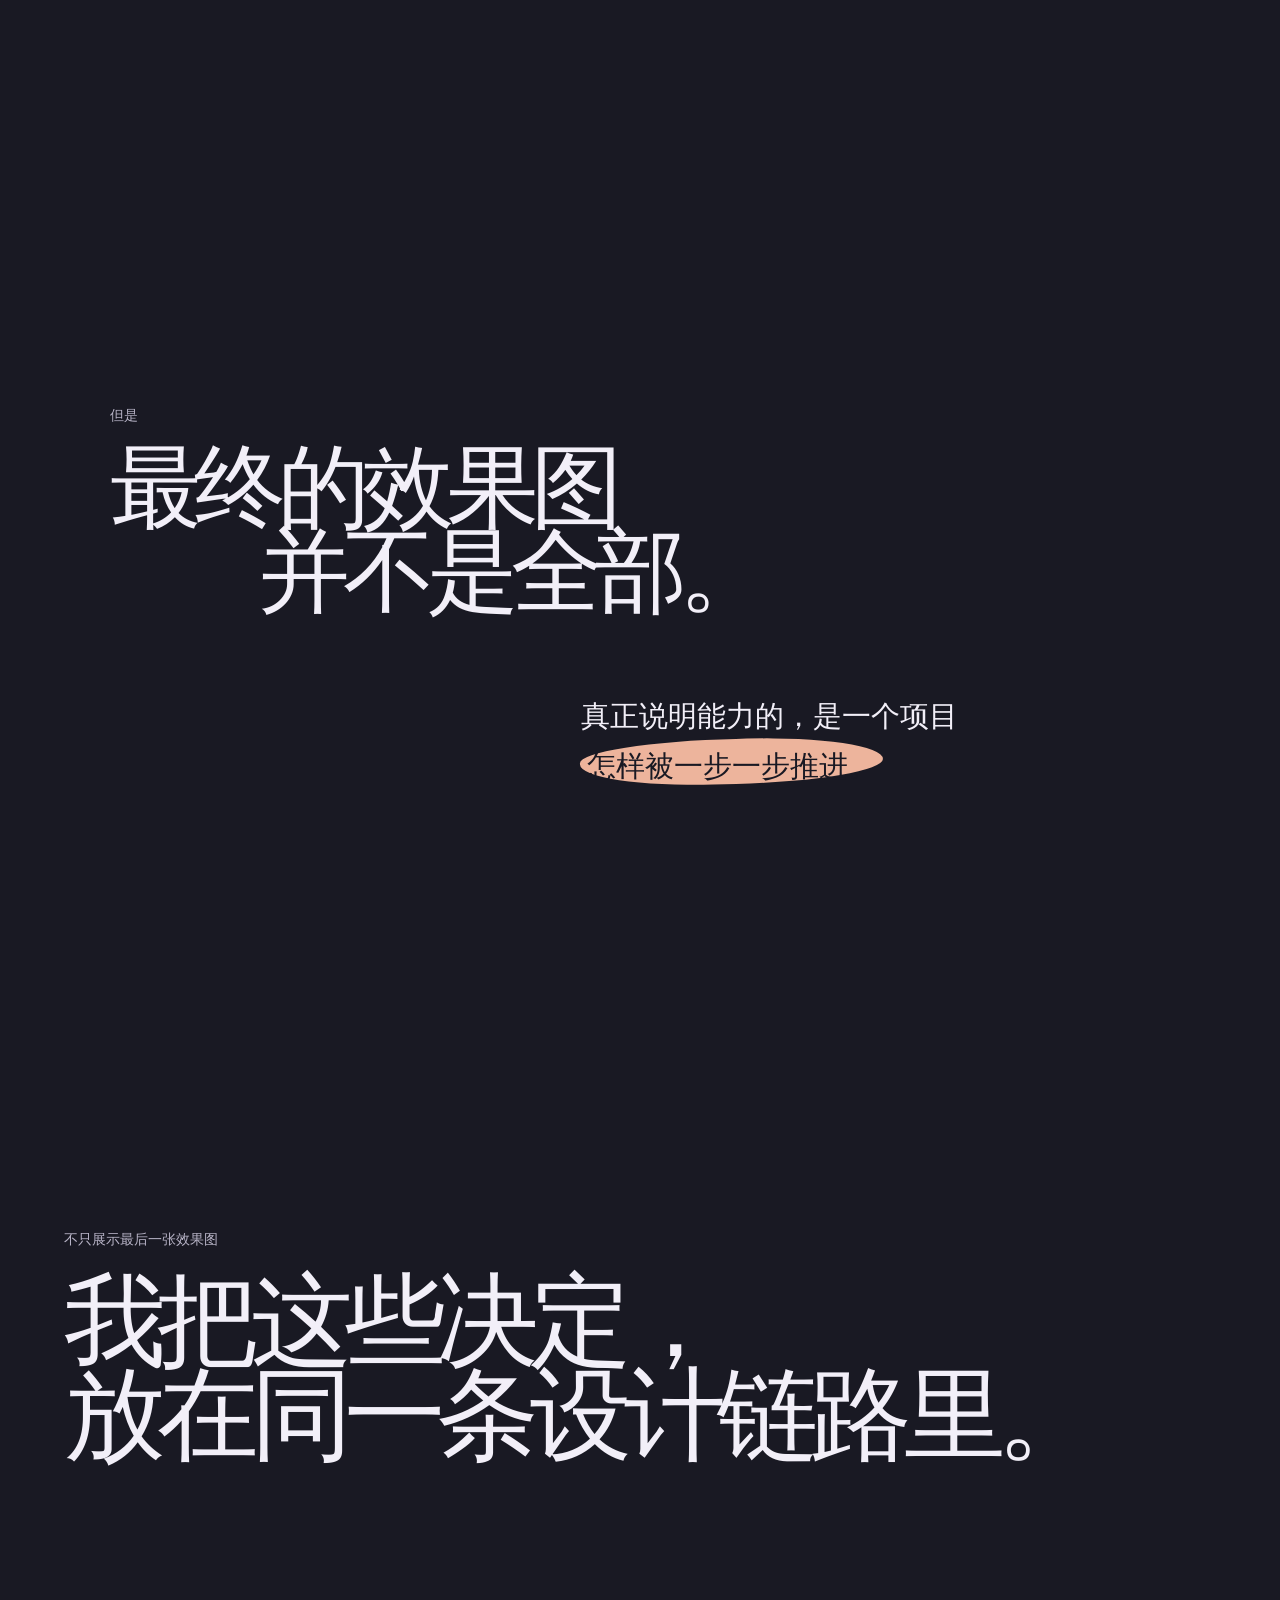
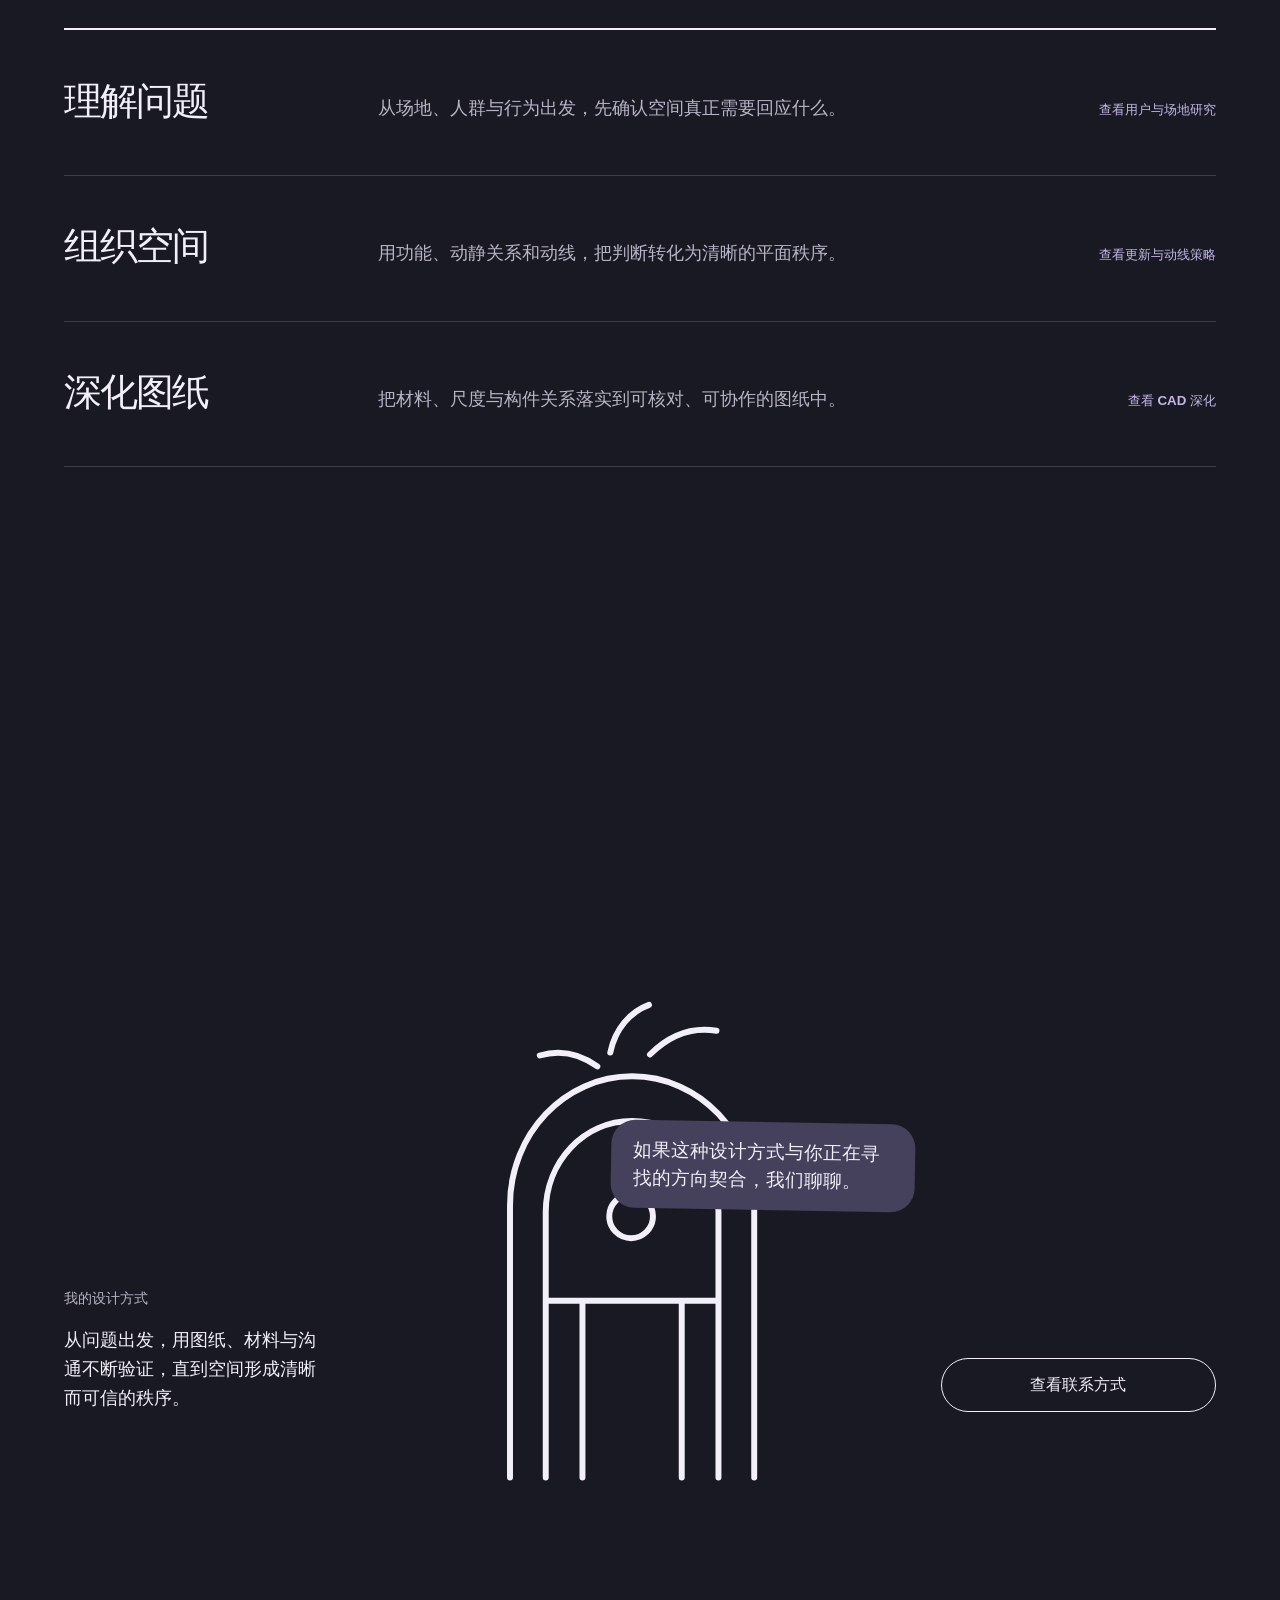
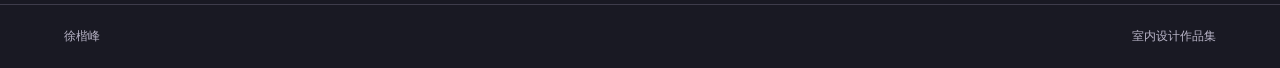
==== commit 7af8182a: "Add Garden Home portfolio project" ====
--- a/index.html
+++ b/index.html
@@ -71,6 +71,21 @@
           </div>
         </article>
 
+        <article class="project-story project-story-office project-story-garden" data-project-slug="garden-apartment" data-reveal>
+          <a class="project-visual" href="garden-apartment.html" tabindex="-1" aria-hidden="true">
+            <figure class="image-frame image-frame-landscape" data-drift data-drift-speed="0.035">
+              <img src="assets/images/projects/garden/living-room.webp" width="1672" height="941" alt="花园之家客厅与景观阳台效果" loading="lazy" />
+              <figcaption>花园之家 / SU 建模、全景漫游与真实感影像</figcaption>
+            </figure>
+          </a>
+          <div class="project-statement">
+            <p class="project-number hand-note">02 / 自主项目</p>
+            <h3>我把理想户型，<br />推进成可进入、<br />可浏览的花园之家。</h3>
+            <p class="project-meta">2026&nbsp; | &nbsp;花园之家&nbsp; | &nbsp;SketchUp / 全景漫游 / AI 影像</p>
+            <a class="story-link" href="garden-apartment.html">查看模型与沉浸式展示 <span aria-hidden="true">↗</span></a>
+          </div>
+        </article>
+
         <article class="project-story project-story-feature" data-project-slug="nihao-hotel-2" data-reveal>
           <a class="project-visual" href="nihao-hotel-2.html" tabindex="-1" aria-hidden="true">
             <figure class="image-frame image-frame-landscape" data-drift data-drift-speed="-0.055">
@@ -79,7 +94,7 @@
             </figure>
           </a>
           <div class="project-statement">
-            <p class="project-number hand-note">02 / 工作项目</p>
+            <p class="project-number hand-note">03 / 工作项目</p>
             <h3>我参与把品牌标准，<br />转译成可执行的酒店空间图纸。</h3>
             <p class="project-meta">2025-2026&nbsp; | &nbsp;你好酒店 2.0&nbsp; | &nbsp;CAD 深化 / 标准化</p>
             <a class="story-link" href="nihao-hotel-2.html">查看图纸与标准 <span aria-hidden="true">↗</span></a>
@@ -94,7 +109,7 @@
             </figure>
           </a>
           <div class="project-statement">
-            <p class="project-number hand-note">03 / 概念项目</p>
+            <p class="project-number hand-note">04 / 概念项目</p>
             <h3>我把不同工作状态，<br />组织进一套能自由切换的办公秩序。</h3>
             <p class="project-meta">在校作品&nbsp; | &nbsp;序境 · 无界&nbsp; | &nbsp;用户研究 / 空间规划</p>
             <a class="story-link" href="order-realm-office.html">查看空间推演 <span aria-hidden="true">↗</span></a>
@@ -109,14 +124,14 @@
             </figure>
           </a>
           <div class="project-statement">
-            <p class="project-number hand-note">04 / 概念项目</p>
+            <p class="project-number hand-note">05 / 概念项目</p>
             <h3>我让旧厂房的时间痕迹，<br />成为城市微型图书馆的新空间骨架。</h3>
             <p class="project-meta">在校作品&nbsp; | &nbsp;筑 · 迹&nbsp; | &nbsp;旧建筑更新 / 文化空间</p>
             <a class="story-link" href="trace-adaptive-reuse.html">查看更新策略 <span aria-hidden="true">↗</span></a>
           </div>
         </article>
 
-        <p class="work-more hand-note" data-reveal>四个项目，分别探索 AI 如何协作、标准如何落图、行为如何成形、旧建筑如何获得新用途。</p>
+        <p class="work-more hand-note" data-reveal>五个项目，分别探索 AI 如何协作、空间如何被体验、标准如何落图、行为如何成形、旧建筑如何获得新用途。</p>
       </section>
 
       <section class="story-pivot" id="bridge" data-story-chapter aria-labelledby="pivot-title">
--- a/styles.css
+++ b/styles.css
@@ -1585,8 +1585,47 @@
   min-height: 44svh;
   align-items: flex-end;
   justify-content: space-between;
+  gap: 40px;
   padding: 5rem var(--page-gutter);
   border-top: 1px solid var(--line);
+}
+
+.case-footer-actions {
+  display: flex;
+  align-items: center;
+  gap: 12px;
+}
+
+.case-next-project {
+  display: grid;
+  gap: 11px;
+  min-width: min(100%, 290px);
+  padding: 8px 0 14px;
+  border-bottom: 1px solid var(--clay);
+  color: var(--clay);
+}
+
+.case-next-project span {
+  font-size: 0.78rem;
+  line-height: 1.4;
+}
+
+.case-next-project strong {
+  font-size: 1rem;
+  font-weight: 500;
+  line-height: 1.5;
+}
+
+.case-next-project strong span {
+  margin-left: 10px;
+  font-size: 1.15rem;
+}
+
+@media (hover: hover) and (pointer: fine) {
+  .case-next-project:hover {
+    color: var(--ink);
+    border-color: var(--ink);
+  }
 }
 
 .contact-button,
@@ -2172,7 +2211,17 @@
   .case-footer {
     min-height: 36vh;
     min-height: 36svh;
+    align-items: flex-start;
+    flex-direction: column;
     padding: 4rem 20px;
+  }
+
+  .case-footer-actions {
+    flex-wrap: wrap;
+  }
+
+  .case-next-project {
+    width: min(100%, 340px);
   }
 }
 
